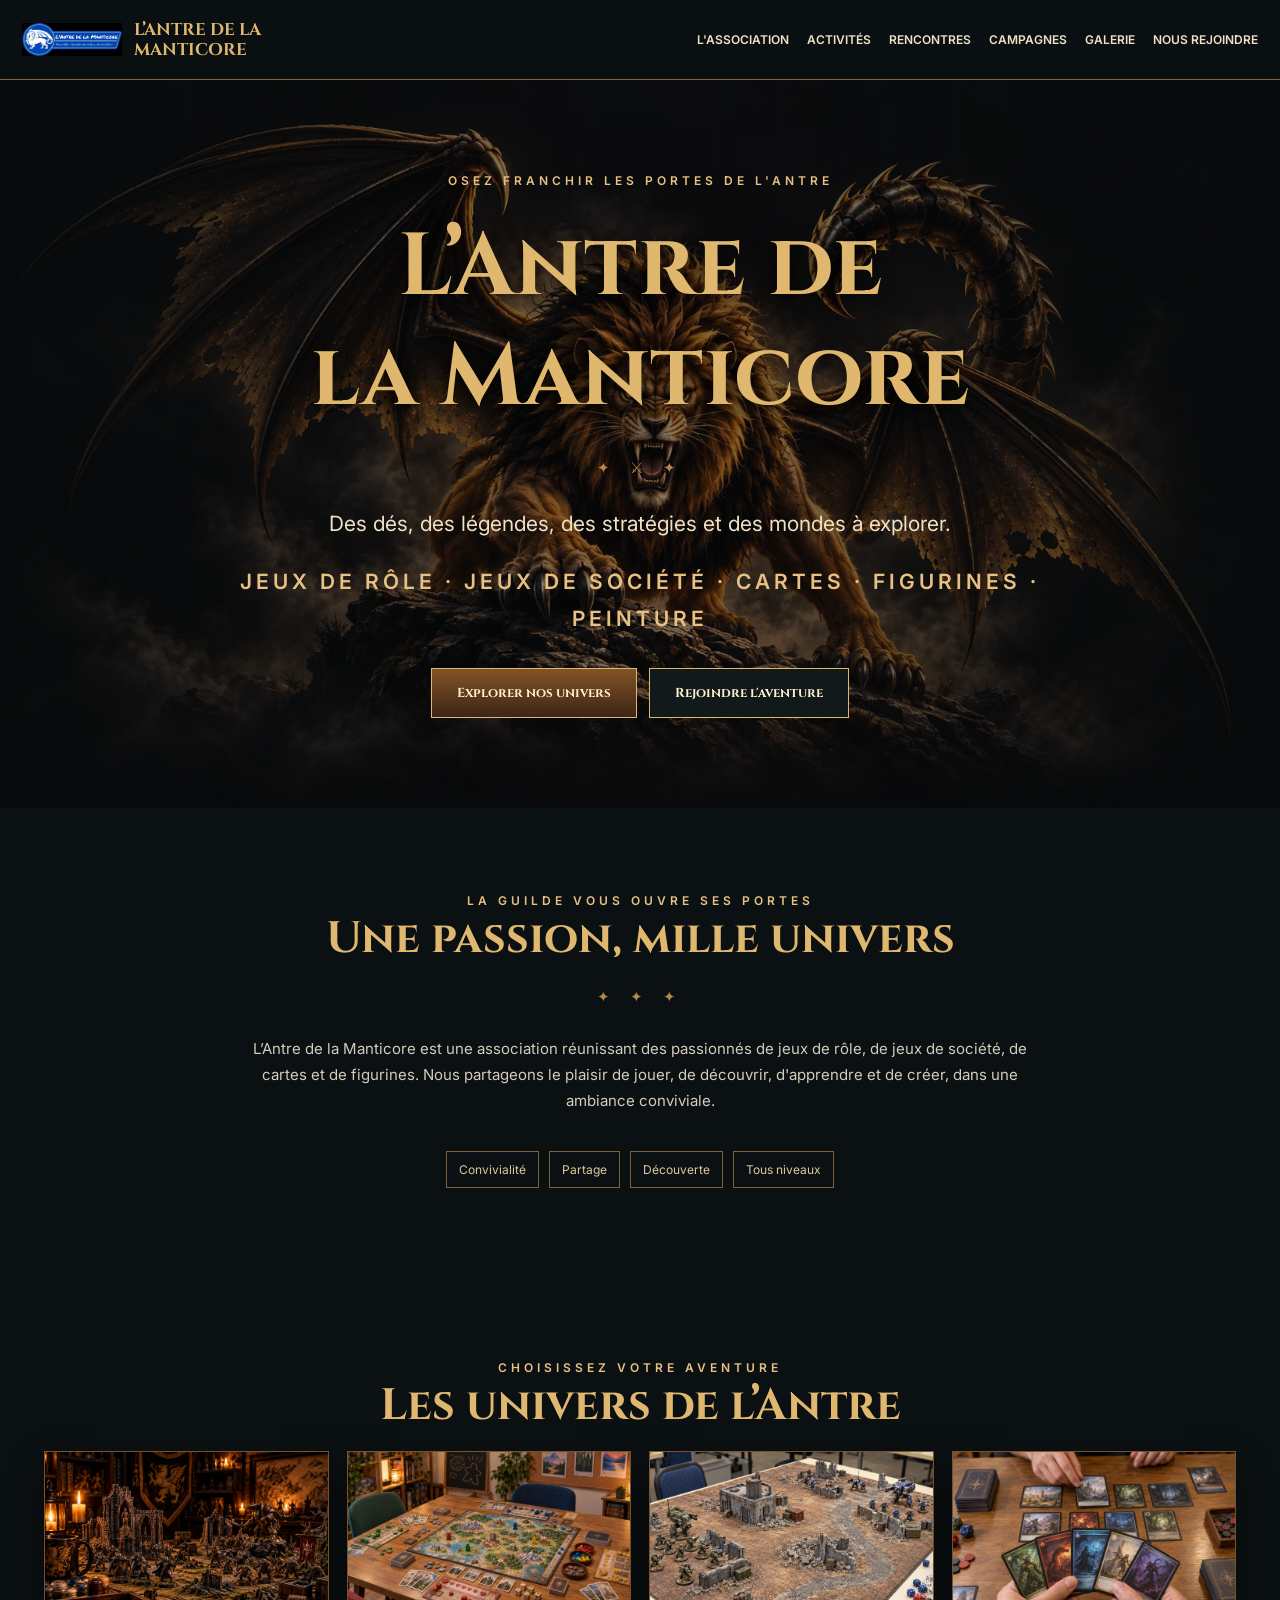
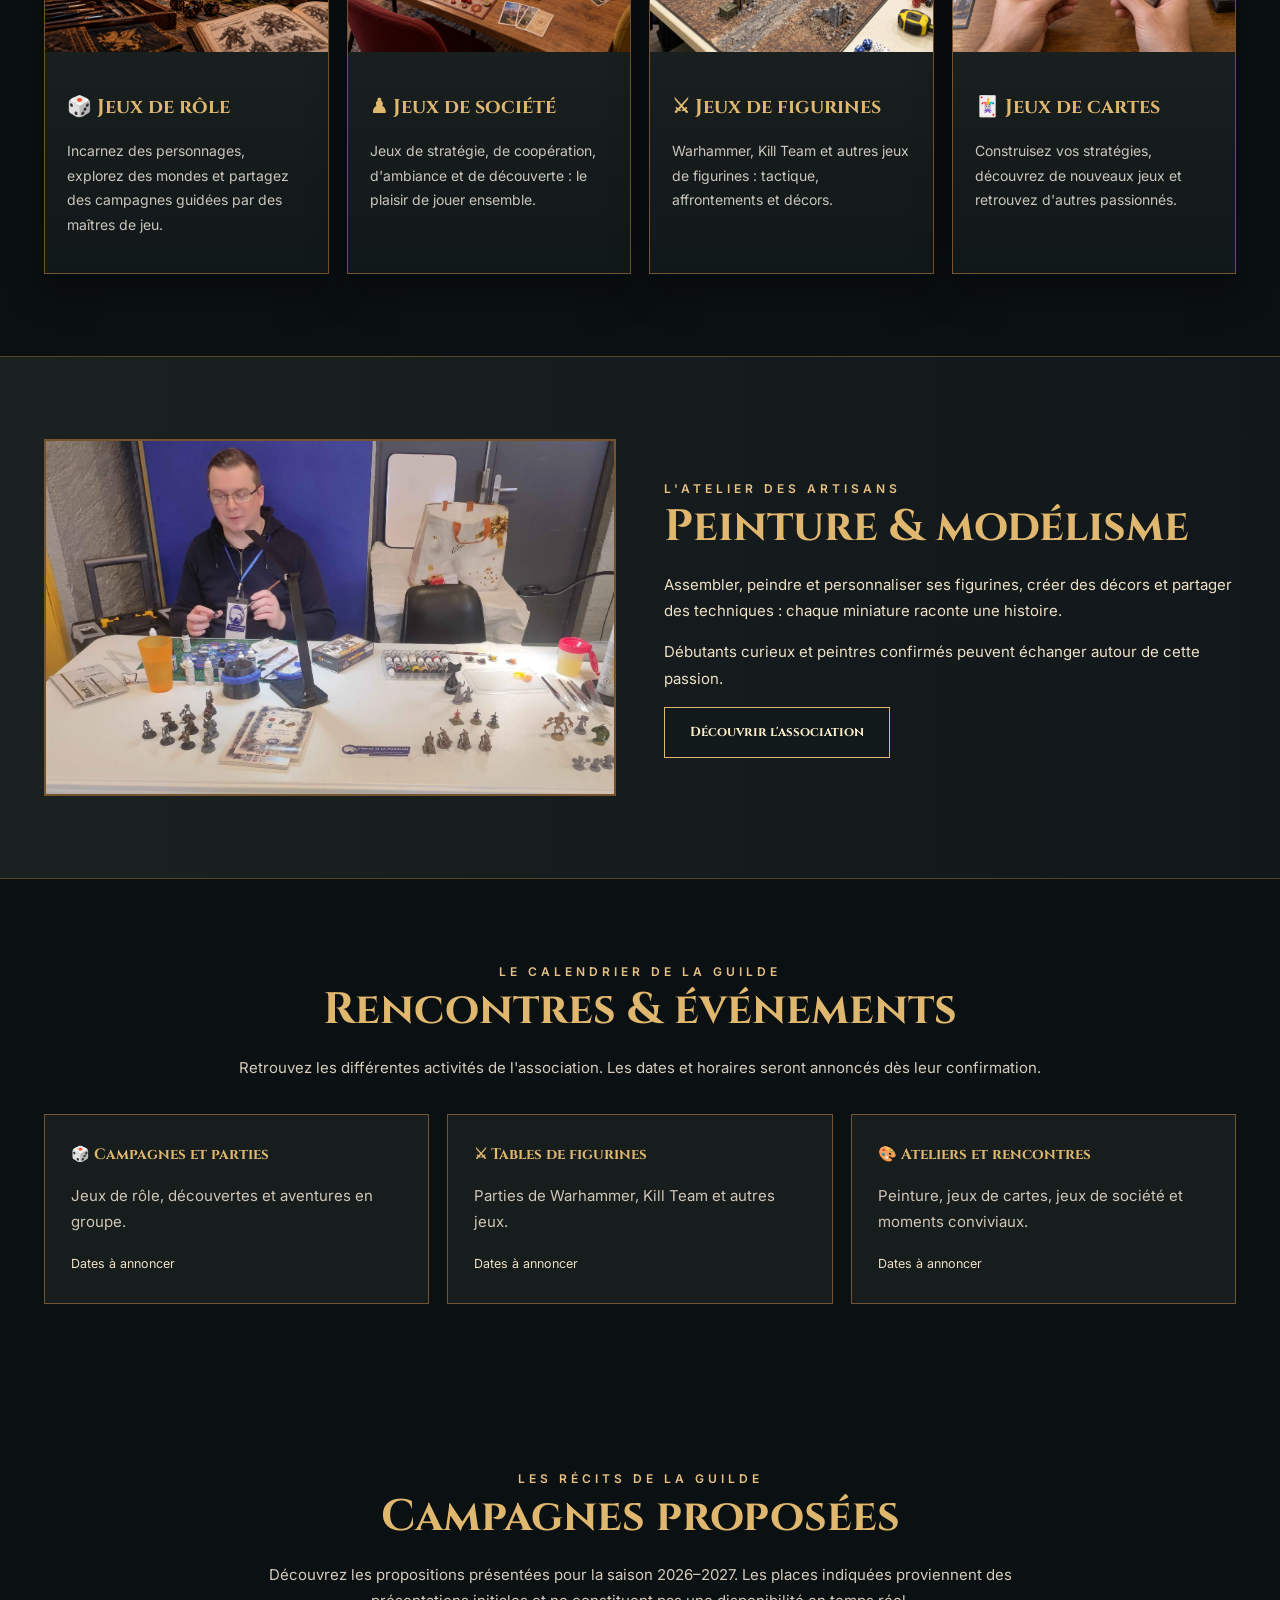
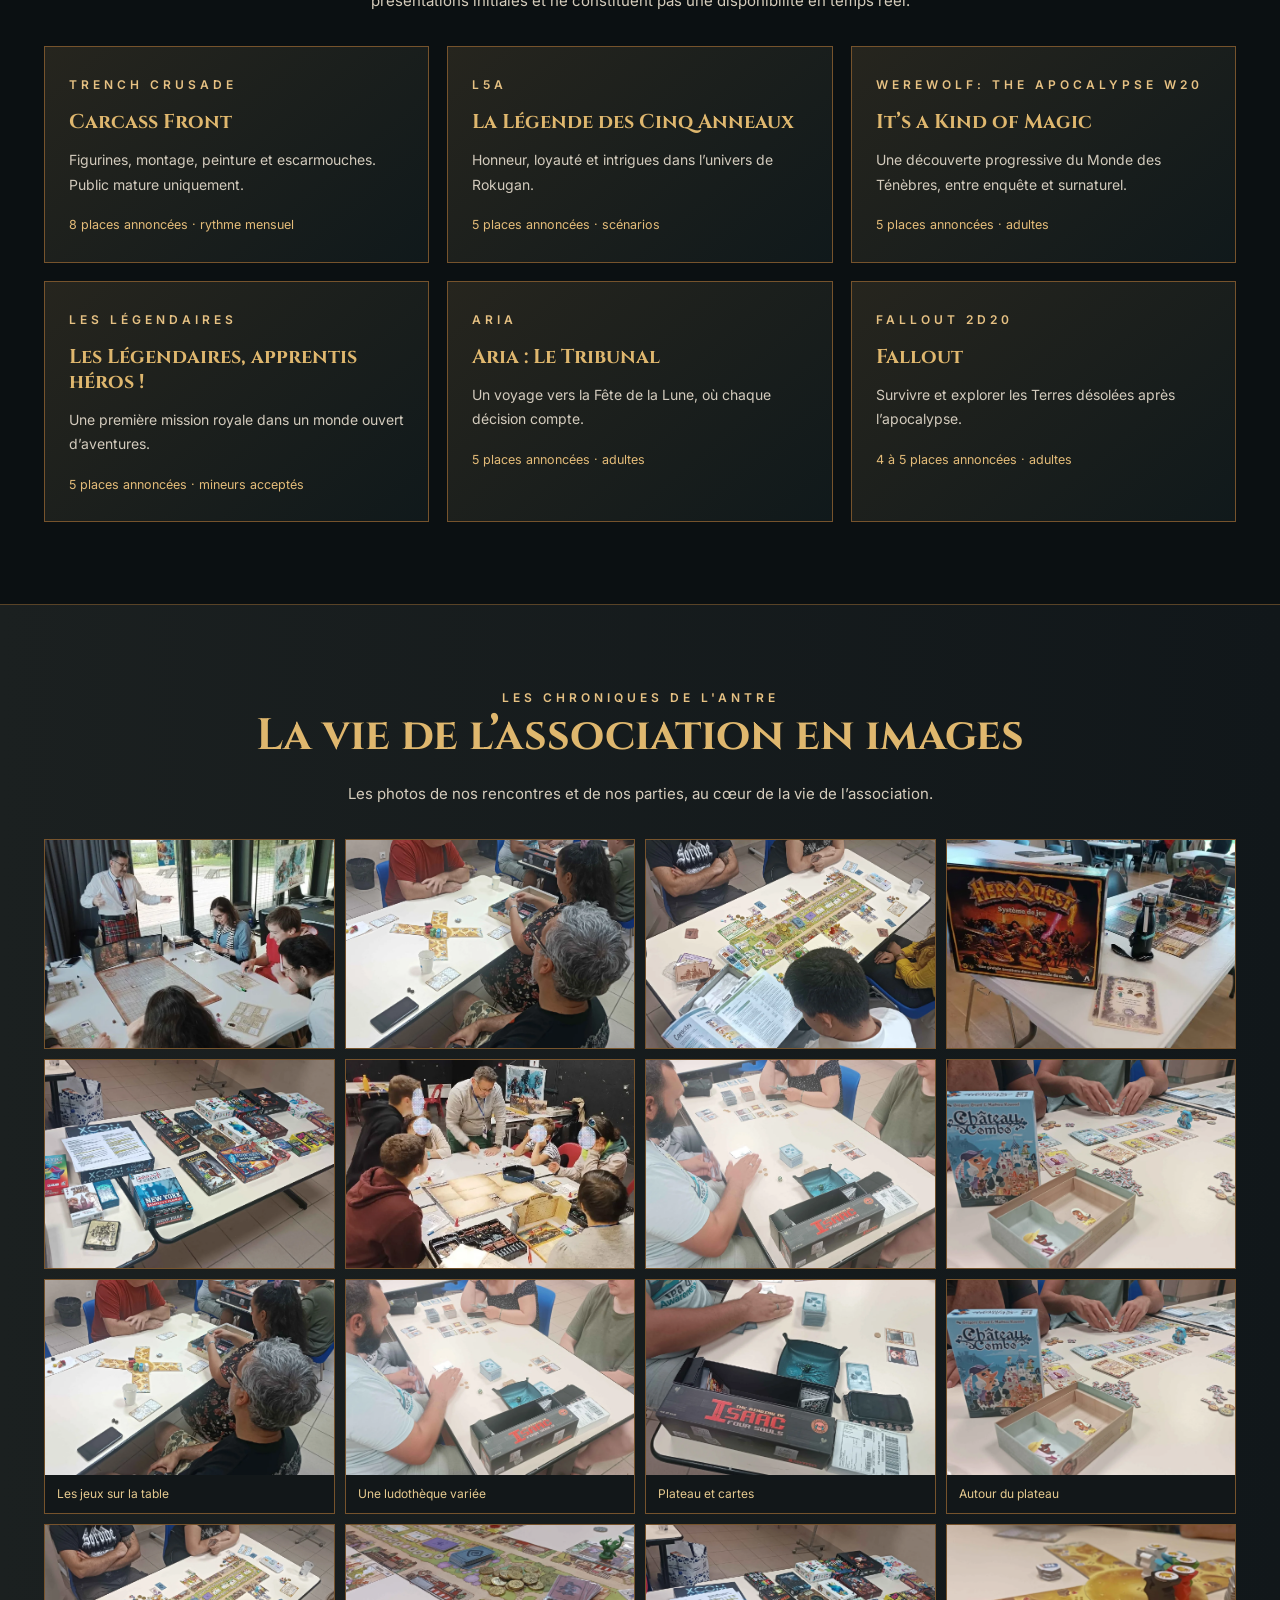
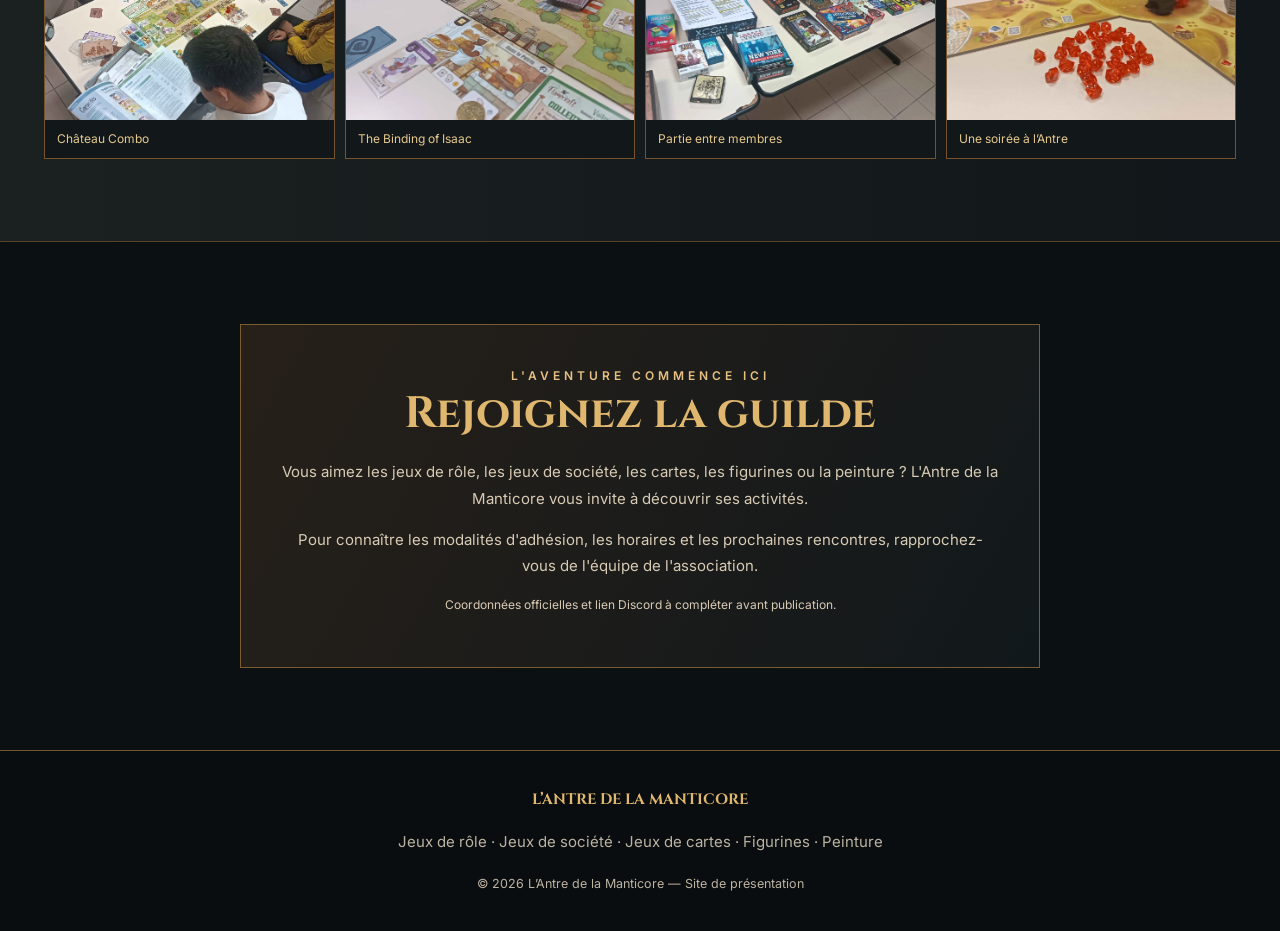
==== index.html @ 6caf848b "Creation du site L'Antre de la Manticore" ====
<!doctype html><html lang="fr"><head><meta charset="utf-8"><meta name="viewport" content="width=device-width,initial-scale=1"><meta name="description" content="L’Antre de la Manticore : association de jeux de rôle, jeux de société, cartes, jeux de figurines et modélisme."><title>L’Antre de la Manticore — Association de jeux</title><link rel="stylesheet" href="style.css"></head><body><header><nav class="nav"><a class="brand" href="#accueil"><img src="images/logo.webp" alt="Logo de L’Antre de la Manticore"><span>L’ANTRE DE LA<br>MANTICORE</span></a><div class="links"><a href="#association">L'association</a><a href="#activites">Activités</a><a href="#rencontres">Rencontres</a><a href="#campagnes">Campagnes</a><a href="#galerie">Galerie</a><a href="#rejoindre">Nous rejoindre</a></div></nav></header>
<main><section class="hero" id="accueil"><div class="hero-inner"><div class="eyebrow">Osez franchir les portes de l'Antre</div><h1>L’Antre de<br>la Manticore</h1><div class="ornament">✦ ⚔ ✦</div><p>Des dés, des légendes, des stratégies et des mondes à explorer.</p><p class="eyebrow">Jeux de rôle · Jeux de société · Cartes · Figurines · Peinture</p><div class="actions"><a class="button" href="#activites">Explorer nos univers</a><a class="button secondary" href="#rejoindre">Rejoindre l'aventure</a></div></div></section>
<section class="section center" id="association"><div class="eyebrow">La guilde vous ouvre ses portes</div><h2>Une passion, mille univers</h2><div class="ornament">✦ ✦ ✦</div><p class="intro">L’Antre de la Manticore est une association réunissant des passionnés de jeux de rôle, de jeux de société, de cartes et de figurines. Nous partageons le plaisir de jouer, de découvrir, d'apprendre et de créer, dans une ambiance conviviale.</p><span class="pill">Convivialité</span><span class="pill">Partage</span><span class="pill">Découverte</span><span class="pill">Tous niveaux</span></section>
<section class="section" id="activites"><div class="center"><div class="eyebrow">Choisissez votre aventure</div><h2>Les univers de l’Antre</h2></div><div class="cards"><article class="card"><img src="images/jdr.webp" alt="Table de jeu de rôle fantastique"><div class="card-body"><h3>🎲 Jeux de rôle</h3><p>Incarnez des personnages, explorez des mondes et partagez des campagnes guidées par des maîtres de jeu.</p></div></article><article class="card"><img src="images/plateau.webp" alt="Jeux de société sur une table"><div class="card-body"><h3>♟ Jeux de société</h3><p>Jeux de stratégie, de coopération, d'ambiance et de découverte : le plaisir de jouer ensemble.</p></div></article><article class="card"><img src="images/fig.webp" alt="Table de jeu de figurines"><div class="card-body"><h3>⚔ Jeux de figurines</h3><p>Warhammer, Kill Team et autres jeux de figurines : tactique, affrontements et décors.</p></div></article><article class="card"><img src="images/cartes.webp" alt="Cartes de jeu fantastiques"><div class="card-body"><h3>🃏 Jeux de cartes</h3><p>Construisez vos stratégies, découvrez de nouveaux jeux et retrouvez d'autres passionnés.</p></div></article></div></section>
<section class="band"><div class="section split"><img src="images/peinture.webp" alt="Figurines et modélisme"><div><div class="eyebrow">L'atelier des artisans</div><h2>Peinture & modélisme</h2><p>Assembler, peindre et personnaliser ses figurines, créer des décors et partager des techniques : chaque miniature raconte une histoire.</p><p>Débutants curieux et peintres confirmés peuvent échanger autour de cette passion.</p><a href="#rejoindre" class="button secondary">Découvrir l'association</a></div></div></section>
<section class="section" id="rencontres"><div class="center"><div class="eyebrow">Le calendrier de la guilde</div><h2>Rencontres & événements</h2><p class="intro">Retrouvez les différentes activités de l'association. Les dates et horaires seront annoncés dès leur confirmation.</p></div><div class="events"><article class="event"><strong>🎲 Campagnes et parties</strong><p>Jeux de rôle, découvertes et aventures en groupe.</p><small>Dates à annoncer</small></article><article class="event"><strong>⚔ Tables de figurines</strong><p>Parties de Warhammer, Kill Team et autres jeux.</p><small>Dates à annoncer</small></article><article class="event"><strong>🎨 Ateliers et rencontres</strong><p>Peinture, jeux de cartes, jeux de société et moments conviviaux.</p><small>Dates à annoncer</small></article></div></section>
<section class="section" id="campagnes"><div class="center"><div class="eyebrow">Les récits de la guilde</div><h2>Campagnes proposées</h2><p class="intro">Découvrez les propositions présentées pour la saison 2026–2027. Les places indiquées proviennent des présentations initiales et ne constituent pas une disponibilité en temps réel.</p></div><div class="campaign-grid"><article class="campaign"><span class="eyebrow">Trench Crusade</span><h3>Carcass Front</h3><p>Figurines, montage, peinture et escarmouches. Public mature uniquement.</p><small>8 places annoncées · rythme mensuel</small></article><article class="campaign"><span class="eyebrow">L5A</span><h3>La Légende des Cinq Anneaux</h3><p>Honneur, loyauté et intrigues dans l’univers de Rokugan.</p><small>5 places annoncées · scénarios</small></article><article class="campaign"><span class="eyebrow">Werewolf: The Apocalypse W20</span><h3>It’s a Kind of Magic</h3><p>Une découverte progressive du Monde des Ténèbres, entre enquête et surnaturel.</p><small>5 places annoncées · adultes</small></article><article class="campaign"><span class="eyebrow">Les Légendaires</span><h3>Les Légendaires, apprentis héros !</h3><p>Une première mission royale dans un monde ouvert d’aventures.</p><small>5 places annoncées · mineurs acceptés</small></article><article class="campaign"><span class="eyebrow">Aria</span><h3>Aria : Le Tribunal</h3><p>Un voyage vers la Fête de la Lune, où chaque décision compte.</p><small>5 places annoncées · adultes</small></article><article class="campaign"><span class="eyebrow">Fallout 2D20</span><h3>Fallout</h3><p>Survivre et explorer les Terres désolées après l’apocalypse.</p><small>4 à 5 places annoncées · adultes</small></article></div></section>
<section class="band"><div class="section" id="galerie"><div class="center"><div class="eyebrow">Les chroniques de l'Antre</div><h2>La vie de l’association en images</h2><p class="intro">Les photos de nos rencontres et de nos parties, au cœur de la vie de l’association.</p></div><div class="gallery"><img src="images/gallery1.webp" alt="Photo des activités de l’association" loading="lazy" onclick="showImage(this.src)"><img src="images/gallery2.webp" alt="Photo des activités de l’association" loading="lazy" onclick="showImage(this.src)"><img src="images/gallery3.webp" alt="Photo des activités de l’association" loading="lazy" onclick="showImage(this.src)"><img src="images/gallery4.webp" alt="Photo des activités de l’association" loading="lazy" onclick="showImage(this.src)"><img src="images/gallery5.webp" alt="Photo des activités de l’association" loading="lazy" onclick="showImage(this.src)"><img src="images/gallery6.webp" alt="Photo des activités de l’association" loading="lazy" onclick="showImage(this.src)"><img src="images/gallery7.webp" alt="Photo des activités de l’association" loading="lazy" onclick="showImage(this.src)"><img src="images/gallery8.webp" alt="Photo des activités de l’association" loading="lazy" onclick="showImage(this.src)"><figure class="gallery-item"><img src="images/rencontre01.webp" alt="Une partie en cours et ses éléments de jeu" loading="lazy" tabindex="0" onclick="showImage(this.src)" onkeydown="if(event.key==='Enter')showImage(this.src)"><figcaption>Les jeux sur la table</figcaption></figure><figure class="gallery-item"><img src="images/rencontre02.webp" alt="Des jeux pour tous les goûts" loading="lazy" tabindex="0" onclick="showImage(this.src)" onkeydown="if(event.key==='Enter')showImage(this.src)"><figcaption>Une ludothèque variée</figcaption></figure><figure class="gallery-item"><img src="images/rencontre03.webp" alt="Une partie de jeu de société" loading="lazy" tabindex="0" onclick="showImage(this.src)" onkeydown="if(event.key==='Enter')showImage(this.src)"><figcaption>Plateau et cartes</figcaption></figure><figure class="gallery-item"><img src="images/rencontre04.webp" alt="Des membres réunis pour jouer" loading="lazy" tabindex="0" onclick="showImage(this.src)" onkeydown="if(event.key==='Enter')showImage(this.src)"><figcaption>Autour du plateau</figcaption></figure><figure class="gallery-item"><img src="images/rencontre05.webp" alt="Une partie de Château Combo" loading="lazy" tabindex="0" onclick="showImage(this.src)" onkeydown="if(event.key==='Enter')showImage(this.src)"><figcaption>Château Combo</figcaption></figure><figure class="gallery-item"><img src="images/rencontre06.webp" alt="Un jeu de cartes sur table" loading="lazy" tabindex="0" onclick="showImage(this.src)" onkeydown="if(event.key==='Enter')showImage(this.src)"><figcaption>The Binding of Isaac</figcaption></figure><figure class="gallery-item"><img src="images/rencontre07.webp" alt="Un moment partagé autour du jeu" loading="lazy" tabindex="0" onclick="showImage(this.src)" onkeydown="if(event.key==='Enter')showImage(this.src)"><figcaption>Partie entre membres</figcaption></figure><figure class="gallery-item"><img src="images/rencontre08.webp" alt="Des joueurs autour d’une table" loading="lazy" tabindex="0" onclick="showImage(this.src)" onkeydown="if(event.key==='Enter')showImage(this.src)"><figcaption>Une soirée à l’Antre</figcaption></figure></div></div></section>
<section class="section center" id="rejoindre"><div class="contact"><div class="eyebrow">L'aventure commence ici</div><h2>Rejoignez la guilde</h2><p>Vous aimez les jeux de rôle, les jeux de société, les cartes, les figurines ou la peinture ? L'Antre de la Manticore vous invite à découvrir ses activités.</p><p>Pour connaître les modalités d'adhésion, les horaires et les prochaines rencontres, rapprochez-vous de l'équipe de l'association.</p><p class="notice">Coordonnées officielles et lien Discord à compléter avant publication.</p></div></section></main><footer><strong>L’ANTRE DE LA MANTICORE</strong><p>Jeux de rôle · Jeux de société · Jeux de cartes · Figurines · Peinture</p><small>© 2026 L’Antre de la Manticore — Site de présentation</small></footer><div class="modal" id="viewer" onclick="this.classList.remove('open')"><button class="close" aria-label="Fermer">×</button><img id="viewer-img" alt="Photo agrandie"></div><script src="script.js"></script></body></html>
---- style.css ----
@import url('https://fonts.googleapis.com/css2?family=Cinzel:wght@400;600;700;900&family=Inter:wght@400;500;600&display=swap');:root{--gold:#dfb76e;--cream:#eee1c6;--bg:#0b1012;--panel:#171b1b}*{box-sizing:border-box}html{scroll-behavior:smooth}body{margin:0;background:var(--bg);color:var(--cream);font:15px/1.75 Inter,Arial,sans-serif}h1,h2,h3,.brand,.button{font-family:Cinzel,Georgia,serif}h1,h2,h3{line-height:1.25;color:var(--gold)}h2{font-size:clamp(28px,4vw,44px);margin:0 0 18px}h3{font-size:20px}a{color:inherit;text-decoration:none}button{cursor:pointer}header{position:sticky;top:0;z-index:20;background:#0b1012ed;border-bottom:1px solid #87643c;backdrop-filter:blur(10px)}.nav{max-width:1300px;margin:auto;min-height:79px;display:flex;align-items:center;justify-content:space-between;padding:10px 22px;gap:22px}.brand{display:flex;align-items:center;gap:12px;font-size:17px;line-height:1.15;color:var(--gold);font-weight:700}.brand img{width:100px;height:47px;object-fit:contain}.links{display:flex;gap:18px;flex-wrap:wrap;font-size:12px;font-weight:600;text-transform:uppercase}.links a:hover{color:var(--gold)}.hero{min-height:650px;display:flex;align-items:center;justify-content:center;text-align:center;position:relative;background:linear-gradient(90deg,#080b0cd9,#080b0c75 50%,#080b0cc9),url('images/hero.webp') center 44%/cover}.hero-inner{padding:90px 22px;max-width:950px}.eyebrow{letter-spacing:4px;color:#e6c183;text-transform:uppercase;font-size:12px;font-weight:600}.hero h1{font-size:clamp(44px,7vw,88px);text-shadow:0 5px 20px #000;margin:22px 0}.hero p{font-size:clamp(16px,2vw,21px)}.button{display:inline-block;padding:13px 25px;border:1px solid #dfb76e;background:linear-gradient(#825327,#3d2515);color:#fff0cc;font-size:13px;font-weight:700;transition:.2s}.button:hover{filter:brightness(1.25);transform:translateY(-2px)}.button.secondary{background:#11191b}.actions{display:flex;gap:12px;justify-content:center;flex-wrap:wrap;margin-top:30px}.section{max-width:1240px;margin:auto;padding:82px 24px}.center{text-align:center}.intro{max-width:820px;margin:0 auto 32px;color:#d5ccbc}.ornament{color:#b78648;letter-spacing:8px;margin:15px auto 25px}.cards{display:grid;grid-template-columns:repeat(4,minmax(0,1fr));gap:18px}.card{border:1px solid #76532c;background:linear-gradient(#212423,#111819);overflow:hidden;box-shadow:0 15px 35px #0006}.card img{width:100%;height:200px;object-fit:cover;display:block}.card-body{padding:22px}.card p{font-size:14px;color:#c9c7bd}.split{display:grid;grid-template-columns:1fr 1fr;gap:48px;align-items:center}.split img{width:100%;max-height:420px;object-fit:cover;border:2px solid #76532c}.band{background:linear-gradient(90deg,#1b2020,#11171a);border-top:1px solid #594327;border-bottom:1px solid #594327}.pill{display:inline-block;border:1px solid #7b613d;color:#dfc89c;padding:7px 12px;margin:5px;font-size:12px}.events{display:grid;grid-template-columns:repeat(3,1fr);gap:18px}.event{padding:26px;border:1px solid #715433;background:#171c1c}.event strong{color:var(--gold);font-family:Cinzel}.event p{color:#d0c6b8}.gallery{display:grid;grid-template-columns:repeat(4,1fr);gap:10px}.gallery img{width:100%;height:210px;object-fit:cover;cursor:pointer;border:1px solid #76532c;transition:transform .2s}.gallery img:hover{transform:scale(1.025)}.contact{border:1px solid #7d5b31;background:linear-gradient(120deg,#272019,#11181b);padding:40px;max-width:800px;margin:auto}.contact p{color:#d8cbb5}footer{border-top:1px solid #74562d;text-align:center;padding:35px 20px;background:#0a0d0f;color:#bcb3a3}footer strong{font-family:Cinzel;color:var(--gold)}.modal{display:none;position:fixed;inset:0;background:#000e;z-index:50;align-items:center;justify-content:center;padding:30px}.modal.open{display:flex}.modal img{max-width:95vw;max-height:85vh;object-fit:contain}.close{position:absolute;top:15px;right:25px;color:white;background:none;border:0;font-size:36px}.notice{font-size:12px;color:#b9ab92}@media(max-width:1000px){.cards{grid-template-columns:repeat(2,1fr)}.links{gap:10px}.nav{flex-direction:column}}@media(max-width:650px){.cards,.events,.split{grid-template-columns:1fr}.gallery{grid-template-columns:repeat(2,1fr)}.gallery img{height:150px}.hero{min-height:540px}.links{justify-content:center;font-size:10px}.section{padding:55px 18px}.contact{padding:24px}}

.gallery-item{margin:0;min-width:0;background:#121719;border:1px solid #76532c}.gallery-item img{border:0;display:block;width:100%;height:195px}.gallery-item figcaption{font:12px/1.5 Inter,Arial,sans-serif;padding:10px 12px;color:#e5c98f}.campaign-grid{display:grid;grid-template-columns:repeat(3,minmax(0,1fr));gap:18px;margin-top:28px}.campaign{background:linear-gradient(140deg,#26251e,#10191b);border:1px solid #76532c;padding:24px}.campaign h3{margin:12px 0}.campaign p{color:#d3cbbd;font-size:14px}.campaign small{color:#e4bc79}@media(max-width:900px){.campaign-grid{grid-template-columns:repeat(2,1fr)}}@media(max-width:600px){.campaign-grid{grid-template-columns:1fr}.gallery-item img{height:145px}}
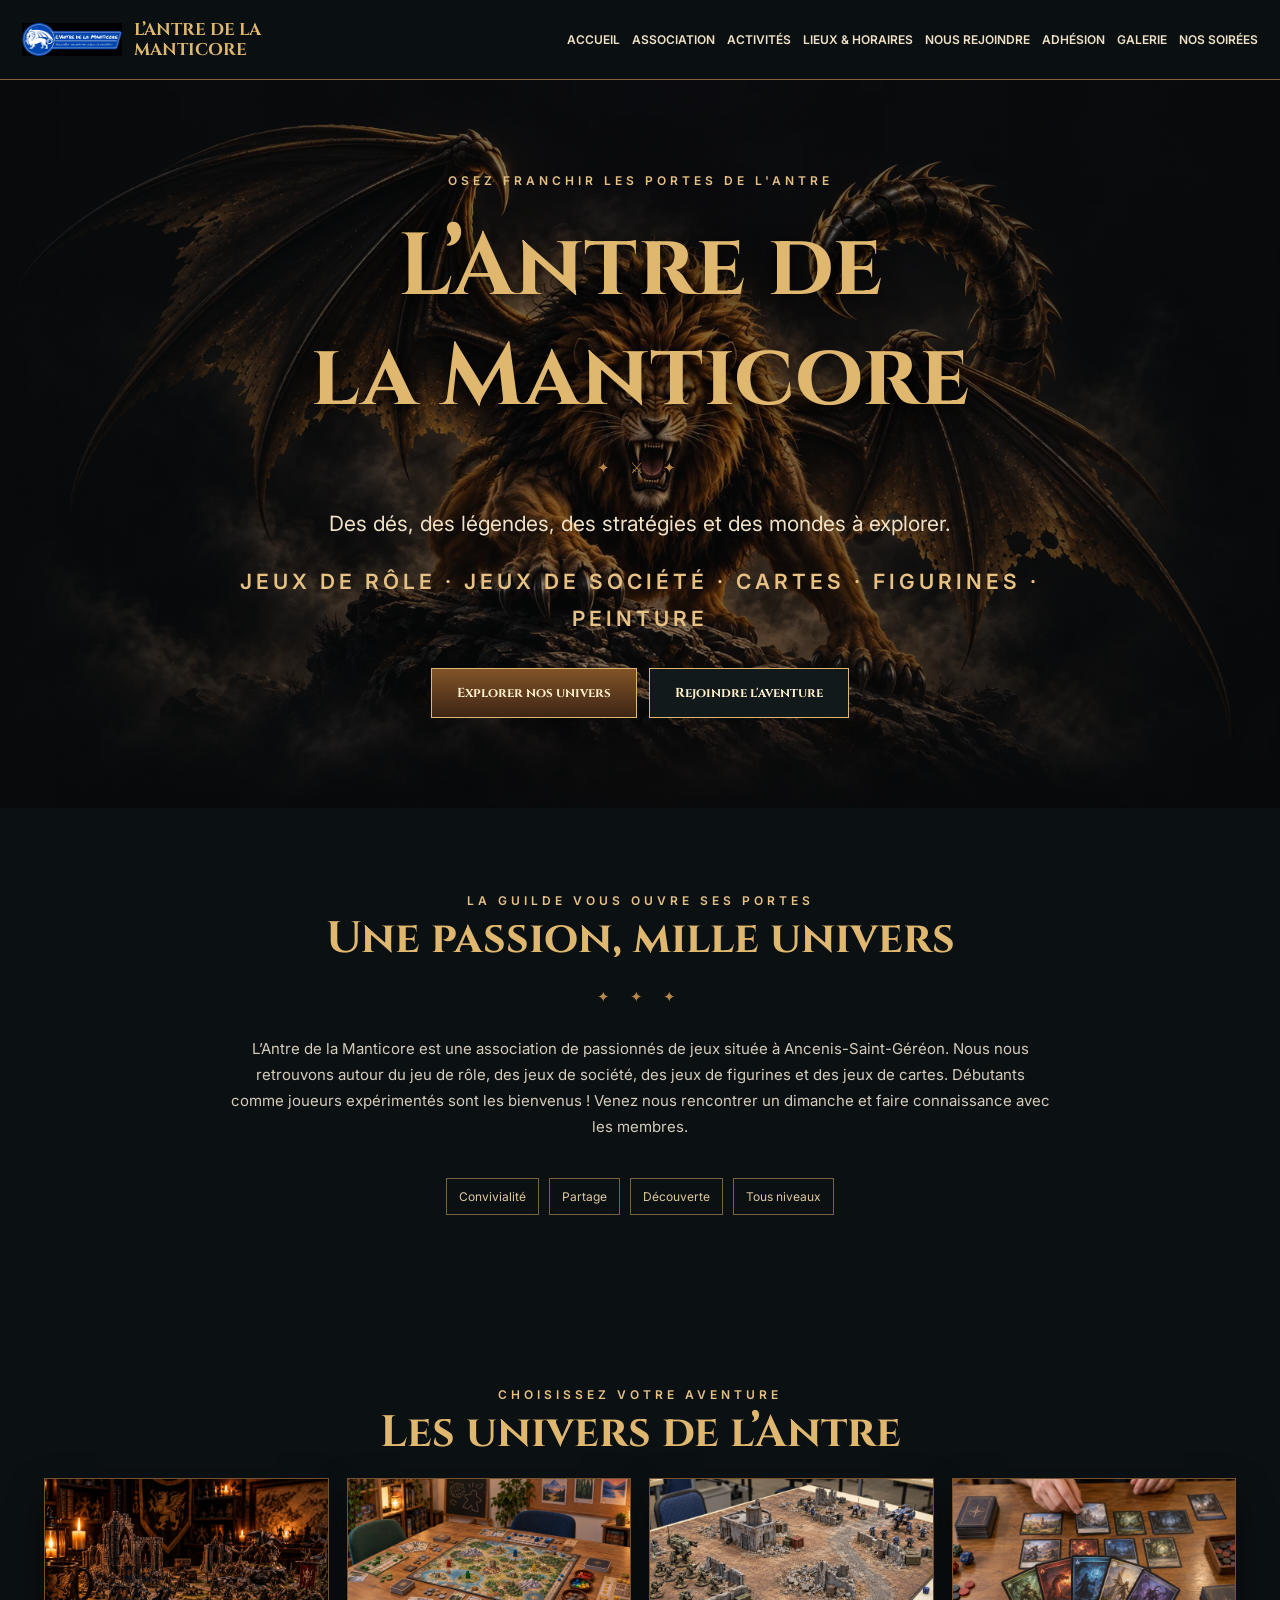
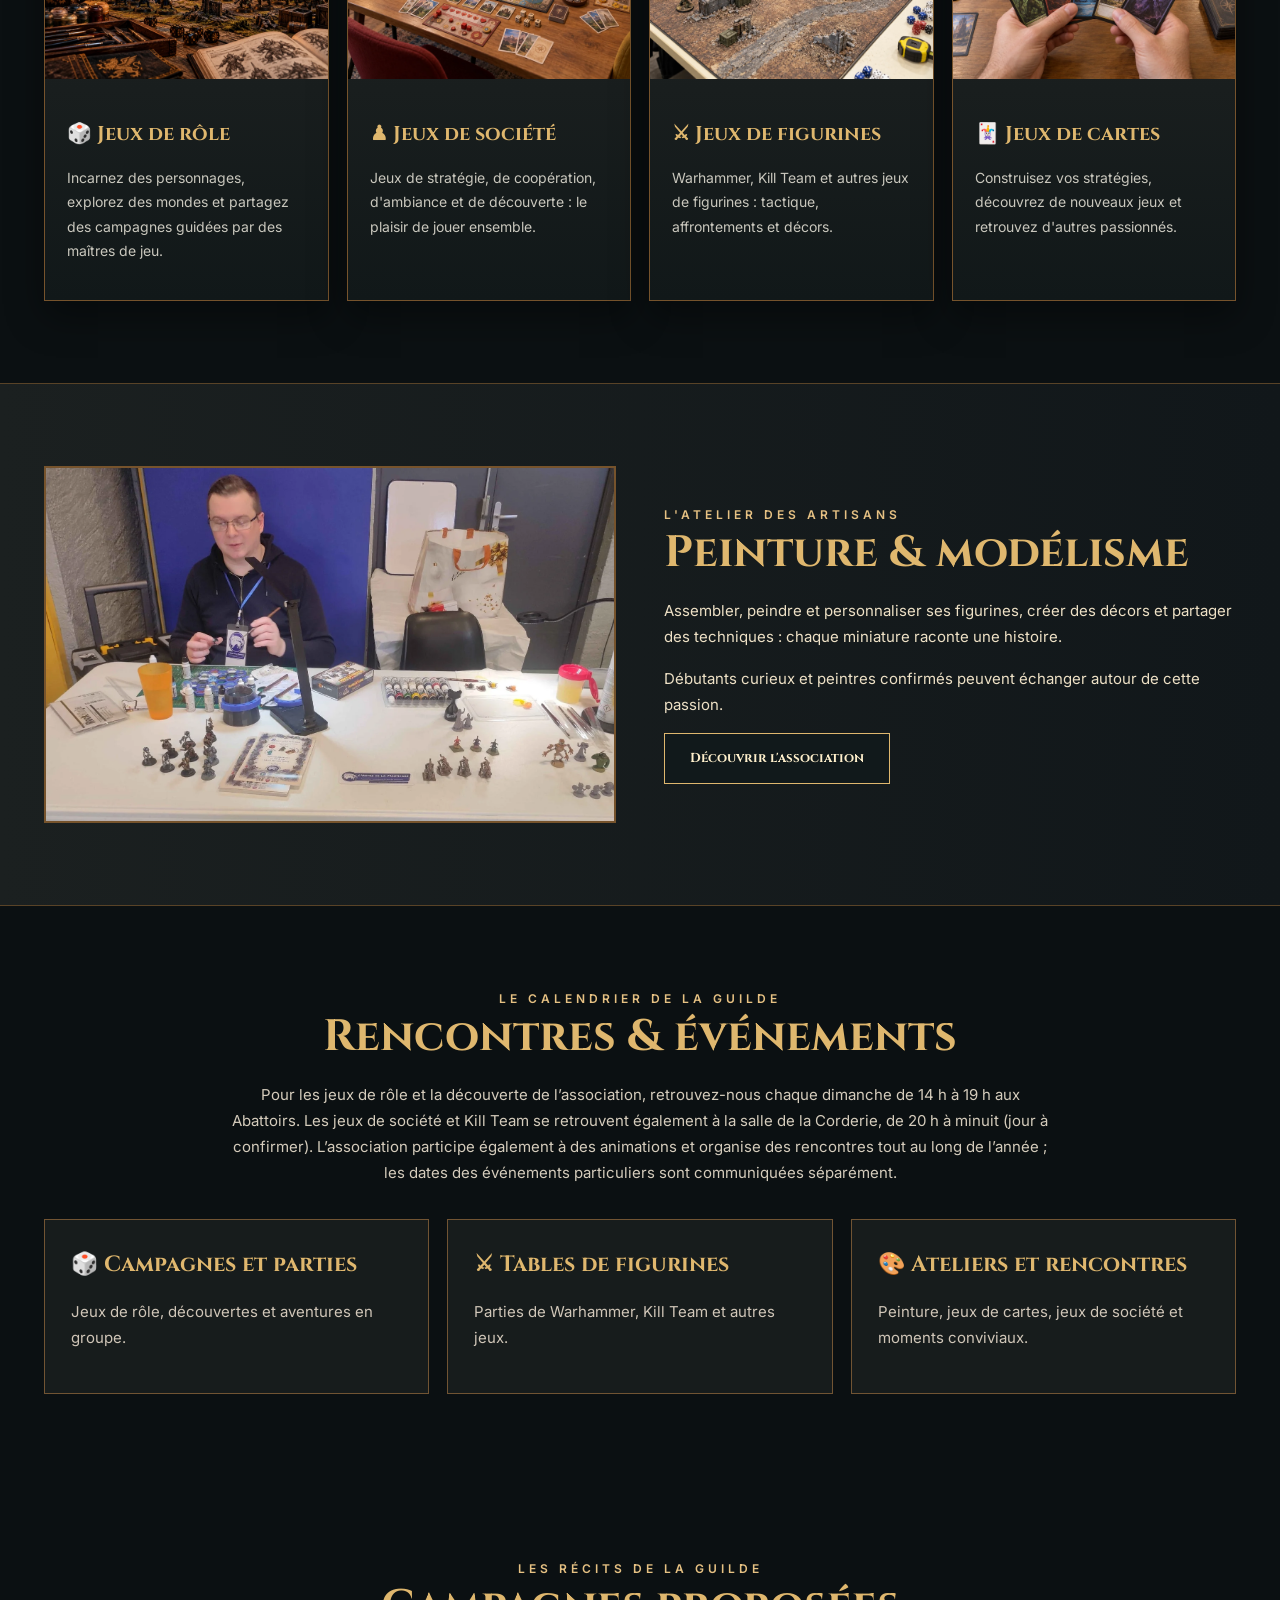
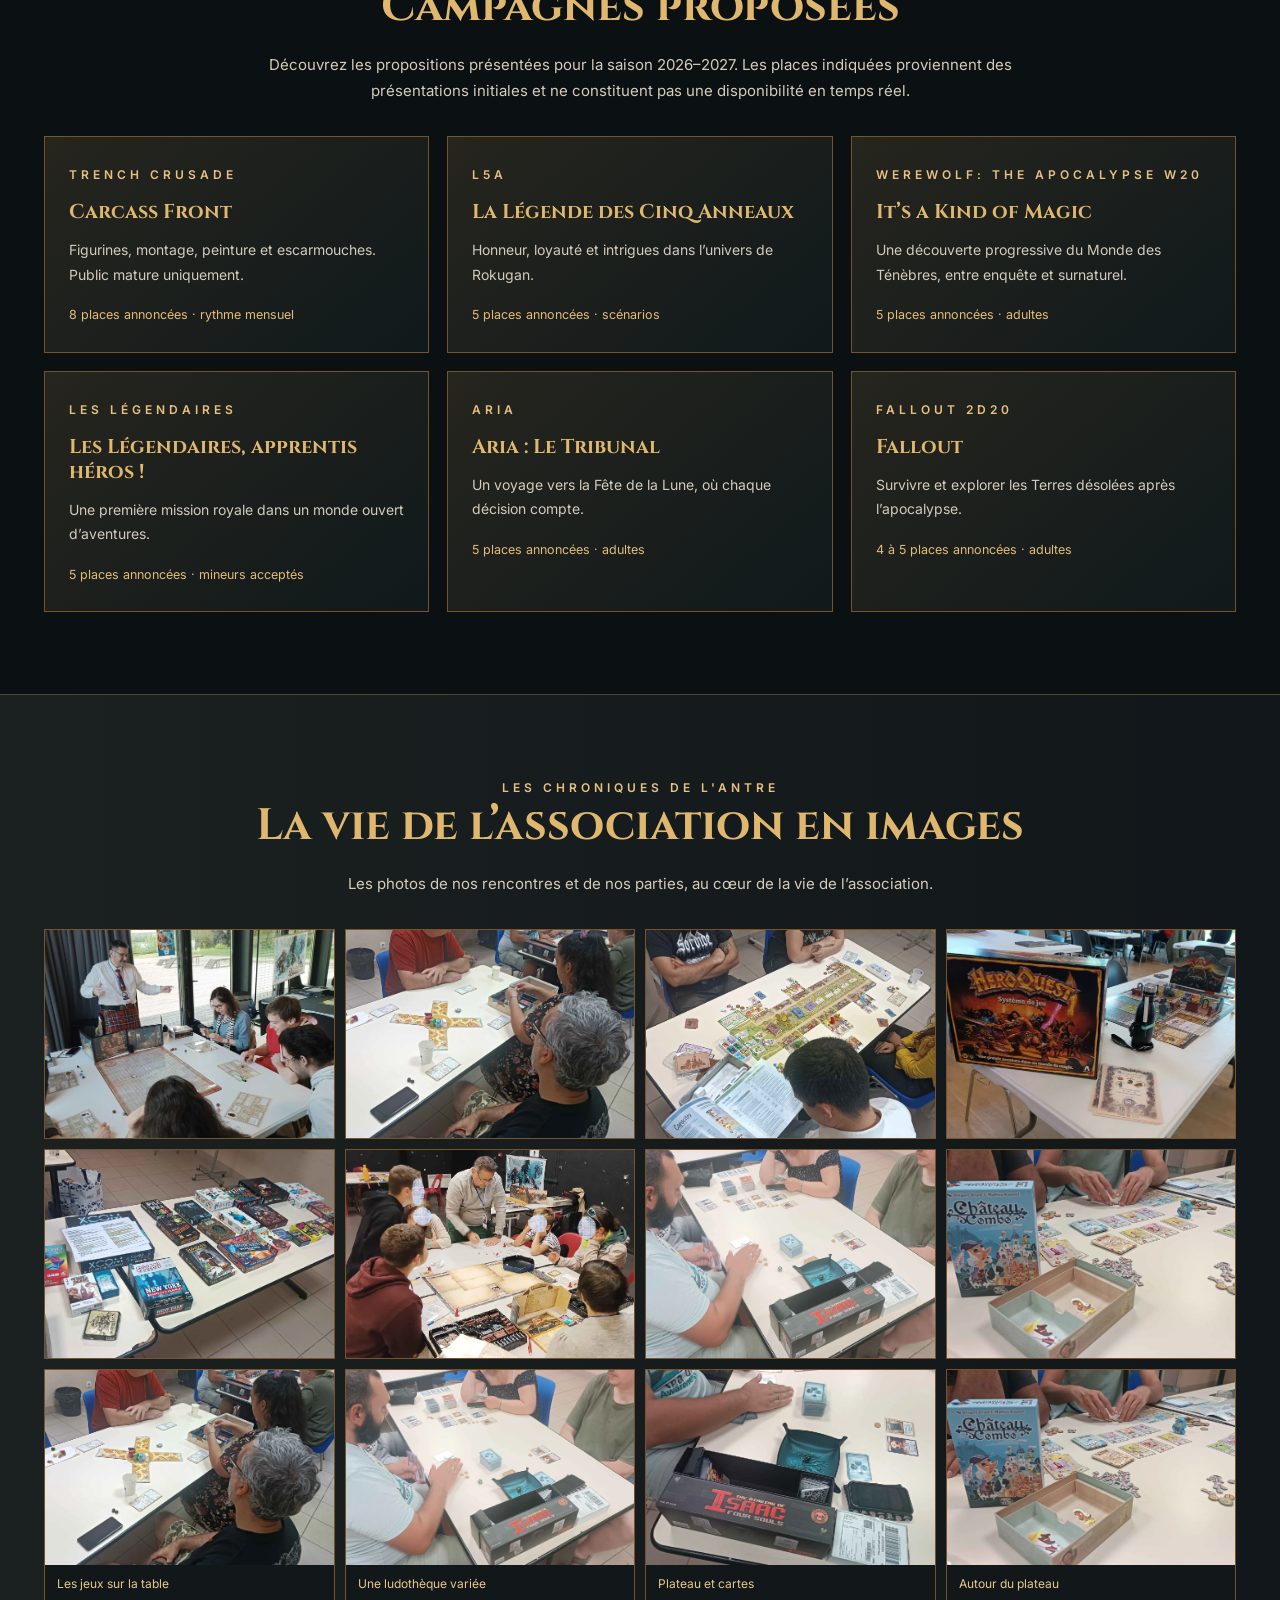
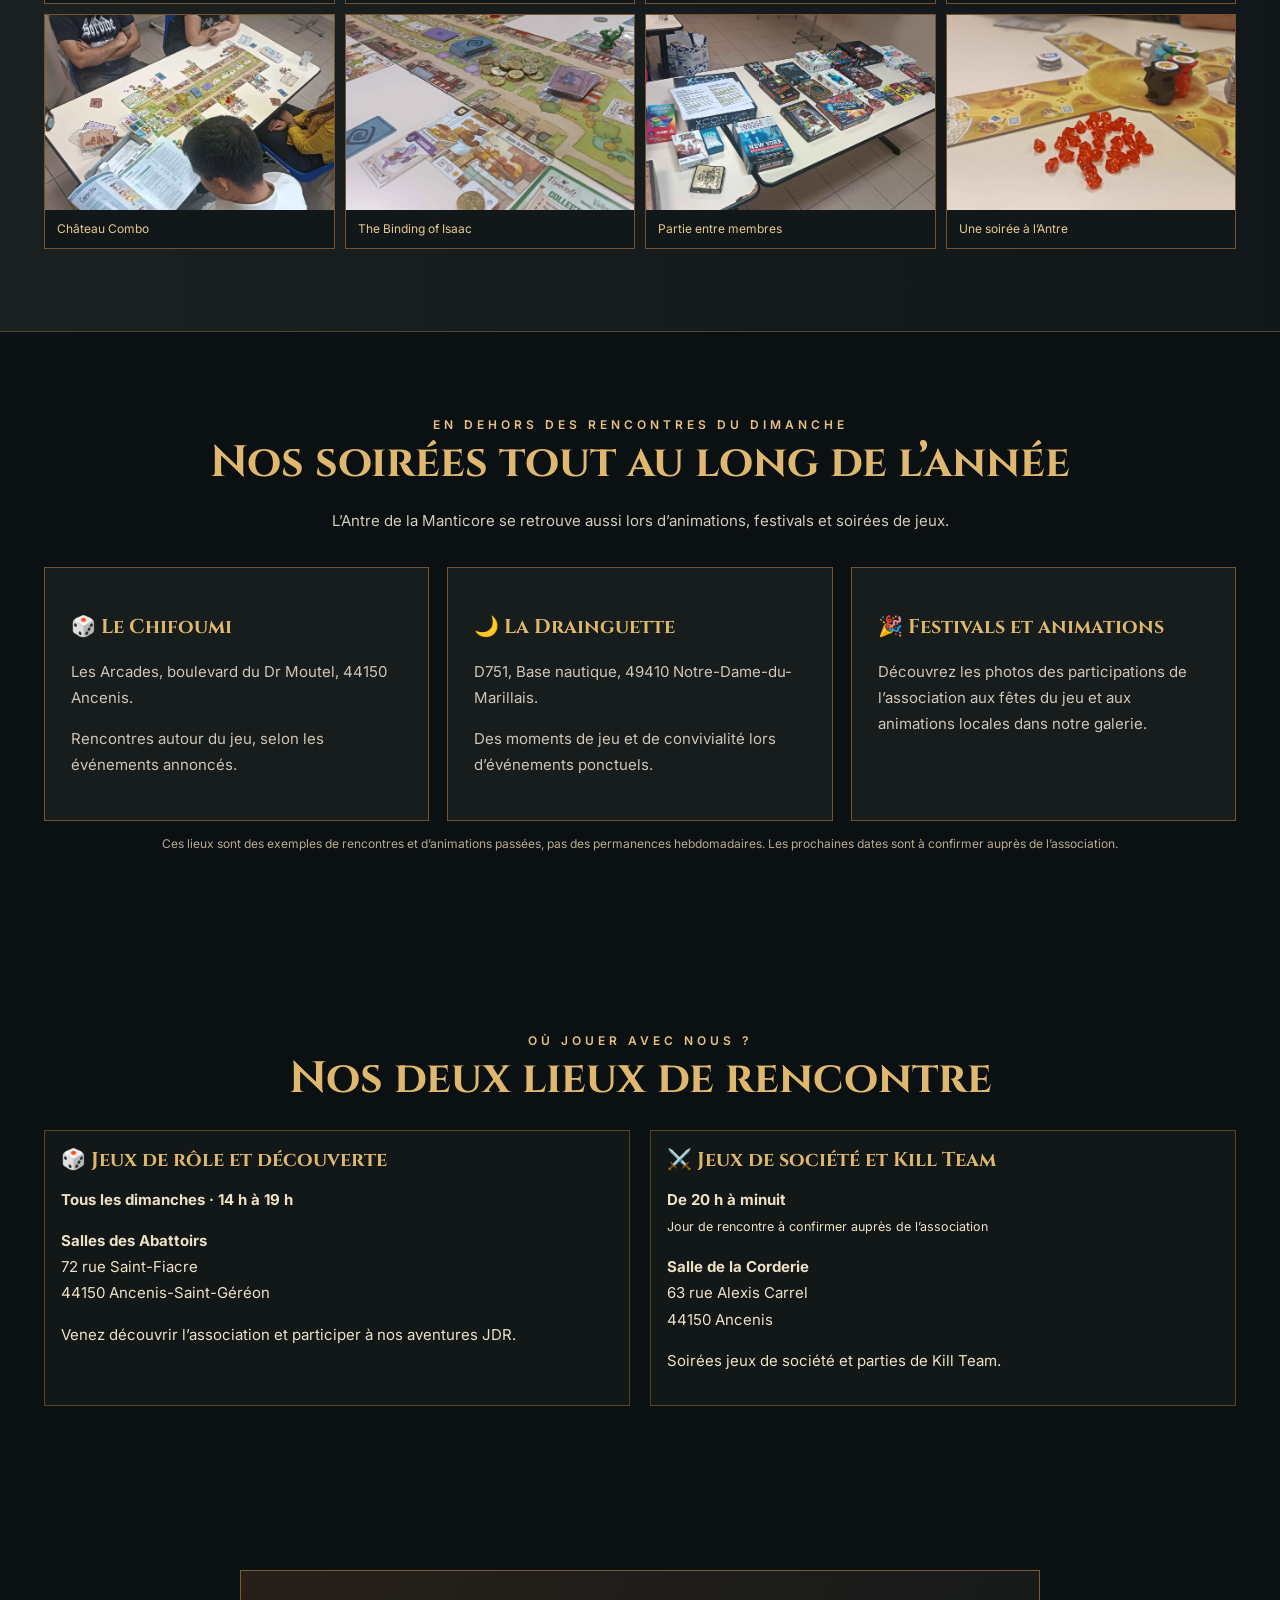
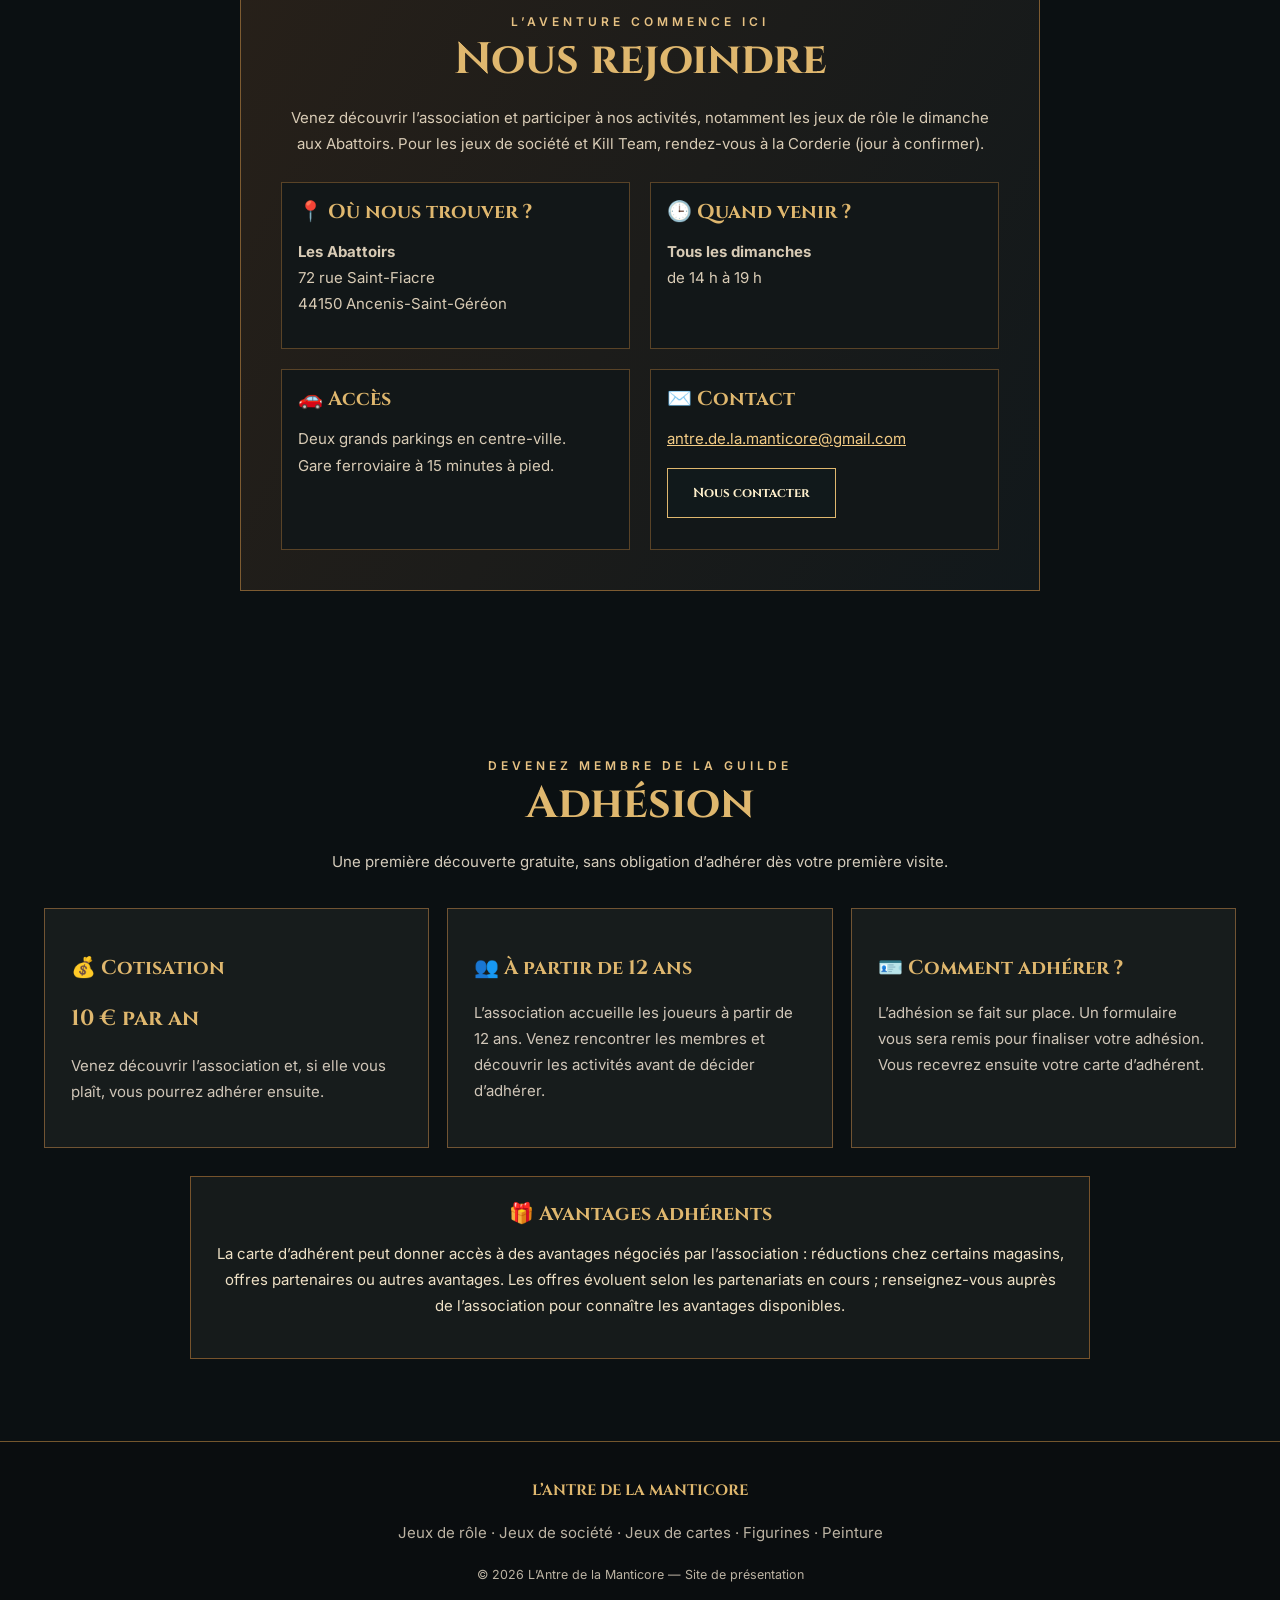
==== commit e62bcd66: "Site complet avec les deux salles" ====
--- a/index.html
+++ b/index.html
@@ -1,9 +1,10 @@
-<!doctype html><html lang="fr"><head><meta charset="utf-8"><meta name="viewport" content="width=device-width,initial-scale=1"><meta name="description" content="L’Antre de la Manticore : association de jeux de rôle, jeux de société, cartes, jeux de figurines et modélisme."><title>L’Antre de la Manticore — Association de jeux</title><link rel="stylesheet" href="style.css"></head><body><header><nav class="nav"><a class="brand" href="#accueil"><img src="images/logo.webp" alt="Logo de L’Antre de la Manticore"><span>L’ANTRE DE LA<br>MANTICORE</span></a><div class="links"><a href="#association">L'association</a><a href="#activites">Activités</a><a href="#rencontres">Rencontres</a><a href="#campagnes">Campagnes</a><a href="#galerie">Galerie</a><a href="#rejoindre">Nous rejoindre</a></div></nav></header>
-<main><section class="hero" id="accueil"><div class="hero-inner"><div class="eyebrow">Osez franchir les portes de l'Antre</div><h1>L’Antre de<br>la Manticore</h1><div class="ornament">✦ ⚔ ✦</div><p>Des dés, des légendes, des stratégies et des mondes à explorer.</p><p class="eyebrow">Jeux de rôle · Jeux de société · Cartes · Figurines · Peinture</p><div class="actions"><a class="button" href="#activites">Explorer nos univers</a><a class="button secondary" href="#rejoindre">Rejoindre l'aventure</a></div></div></section>
-<section class="section center" id="association"><div class="eyebrow">La guilde vous ouvre ses portes</div><h2>Une passion, mille univers</h2><div class="ornament">✦ ✦ ✦</div><p class="intro">L’Antre de la Manticore est une association réunissant des passionnés de jeux de rôle, de jeux de société, de cartes et de figurines. Nous partageons le plaisir de jouer, de découvrir, d'apprendre et de créer, dans une ambiance conviviale.</p><span class="pill">Convivialité</span><span class="pill">Partage</span><span class="pill">Découverte</span><span class="pill">Tous niveaux</span></section>
-<section class="section" id="activites"><div class="center"><div class="eyebrow">Choisissez votre aventure</div><h2>Les univers de l’Antre</h2></div><div class="cards"><article class="card"><img src="images/jdr.webp" alt="Table de jeu de rôle fantastique"><div class="card-body"><h3>🎲 Jeux de rôle</h3><p>Incarnez des personnages, explorez des mondes et partagez des campagnes guidées par des maîtres de jeu.</p></div></article><article class="card"><img src="images/plateau.webp" alt="Jeux de société sur une table"><div class="card-body"><h3>♟ Jeux de société</h3><p>Jeux de stratégie, de coopération, d'ambiance et de découverte : le plaisir de jouer ensemble.</p></div></article><article class="card"><img src="images/fig.webp" alt="Table de jeu de figurines"><div class="card-body"><h3>⚔ Jeux de figurines</h3><p>Warhammer, Kill Team et autres jeux de figurines : tactique, affrontements et décors.</p></div></article><article class="card"><img src="images/cartes.webp" alt="Cartes de jeu fantastiques"><div class="card-body"><h3>🃏 Jeux de cartes</h3><p>Construisez vos stratégies, découvrez de nouveaux jeux et retrouvez d'autres passionnés.</p></div></article></div></section>
-<section class="band"><div class="section split"><img src="images/peinture.webp" alt="Figurines et modélisme"><div><div class="eyebrow">L'atelier des artisans</div><h2>Peinture & modélisme</h2><p>Assembler, peindre et personnaliser ses figurines, créer des décors et partager des techniques : chaque miniature raconte une histoire.</p><p>Débutants curieux et peintres confirmés peuvent échanger autour de cette passion.</p><a href="#rejoindre" class="button secondary">Découvrir l'association</a></div></div></section>
-<section class="section" id="rencontres"><div class="center"><div class="eyebrow">Le calendrier de la guilde</div><h2>Rencontres & événements</h2><p class="intro">Retrouvez les différentes activités de l'association. Les dates et horaires seront annoncés dès leur confirmation.</p></div><div class="events"><article class="event"><strong>🎲 Campagnes et parties</strong><p>Jeux de rôle, découvertes et aventures en groupe.</p><small>Dates à annoncer</small></article><article class="event"><strong>⚔ Tables de figurines</strong><p>Parties de Warhammer, Kill Team et autres jeux.</p><small>Dates à annoncer</small></article><article class="event"><strong>🎨 Ateliers et rencontres</strong><p>Peinture, jeux de cartes, jeux de société et moments conviviaux.</p><small>Dates à annoncer</small></article></div></section>
+<!DOCTYPE html>
+<html lang="fr"><head><meta charset="utf-8"/><meta content="width=device-width,initial-scale=1" name="viewport"/><meta content="L’Antre de la Manticore à Ancenis-Saint-Géréon : jeux de rôle, jeux de société, cartes et figurines. Tous les dimanches de 14 h à 19 h, 72 rue Saint-Fiacre. Première visite gratuite, adhésion 10 €/an." name="description"/><title>L’Antre de la Manticore — Association de jeux</title><link href="style.css" rel="stylesheet"/><style> .info-grid{display:grid;grid-template-columns:repeat(2,minmax(0,1fr));gap:20px;text-align:left;margin-top:24px}.info-grid>div{padding:16px;background:#121718;border:1px solid #594327}.info-grid h3{margin:0 0 12px}.info-grid a:not(.button){color:#f2cb85;text-decoration:underline;overflow-wrap:anywhere}.member-perks{margin:28px auto 0;max-width:900px;border:1px solid #76532c;padding:24px;text-align:center;background:#161b1b}.member-perks h3{margin:0 0 8px}.event strong{font-size:22px}.links{gap:12px}@media(max-width:650px){.info-grid{grid-template-columns:1fr}}</style></head><body><header><nav class="nav"><a class="brand" href="#accueil"><img alt="Logo de L’Antre de la Manticore" src="images/logo.webp"/><span>L’ANTRE DE LA<br/>MANTICORE</span></a><div class="links"><a href="#accueil">Accueil</a><a href="#association">Association</a><a href="#activites">Activités</a><a href="#lieux">Lieux &amp; horaires</a><a href="#rejoindre">Nous rejoindre</a><a href="#adhesion">Adhésion</a><a href="#galerie">Galerie</a><a href="#soirees">Nos soirées</a></div></nav></header>
+<main><section class="hero" id="accueil"><div class="hero-inner"><div class="eyebrow">Osez franchir les portes de l'Antre</div><h1>L’Antre de<br/>la Manticore</h1><div class="ornament">✦ ⚔ ✦</div><p>Des dés, des légendes, des stratégies et des mondes à explorer.</p><p class="eyebrow">Jeux de rôle · Jeux de société · Cartes · Figurines · Peinture</p><div class="actions"><a class="button" href="#activites">Explorer nos univers</a><a class="button secondary" href="#rejoindre">Rejoindre l'aventure</a></div></div></section>
+<section class="section center" id="association"><div class="eyebrow">La guilde vous ouvre ses portes</div><h2>Une passion, mille univers</h2><div class="ornament">✦ ✦ ✦</div><p class="intro">L’Antre de la Manticore est une association de passionnés de jeux située à Ancenis-Saint-Géréon. Nous nous retrouvons autour du jeu de rôle, des jeux de société, des jeux de figurines et des jeux de cartes. Débutants comme joueurs expérimentés sont les bienvenus ! Venez nous rencontrer un dimanche et faire connaissance avec les membres.</p><span class="pill">Convivialité</span><span class="pill">Partage</span><span class="pill">Découverte</span><span class="pill">Tous niveaux</span></section>
+<section class="section" id="activites"><div class="center"><div class="eyebrow">Choisissez votre aventure</div><h2>Les univers de l’Antre</h2></div><div class="cards"><article class="card"><img alt="Table de jeu de rôle fantastique" src="images/jdr.webp"/><div class="card-body"><h3>🎲 Jeux de rôle</h3><p>Incarnez des personnages, explorez des mondes et partagez des campagnes guidées par des maîtres de jeu.</p></div></article><article class="card"><img alt="Jeux de société sur une table" src="images/plateau.webp"/><div class="card-body"><h3>♟ Jeux de société</h3><p>Jeux de stratégie, de coopération, d'ambiance et de découverte : le plaisir de jouer ensemble.</p></div></article><article class="card"><img alt="Table de jeu de figurines" src="images/fig.webp"/><div class="card-body"><h3>⚔ Jeux de figurines</h3><p>Warhammer, Kill Team et autres jeux de figurines : tactique, affrontements et décors.</p></div></article><article class="card"><img alt="Cartes de jeu fantastiques" src="images/cartes.webp"/><div class="card-body"><h3>🃏 Jeux de cartes</h3><p>Construisez vos stratégies, découvrez de nouveaux jeux et retrouvez d'autres passionnés.</p></div></article></div></section>
+<section class="band"><div class="section split"><img alt="Figurines et modélisme" src="images/peinture.webp"/><div><div class="eyebrow">L'atelier des artisans</div><h2>Peinture &amp; modélisme</h2><p>Assembler, peindre et personnaliser ses figurines, créer des décors et partager des techniques : chaque miniature raconte une histoire.</p><p>Débutants curieux et peintres confirmés peuvent échanger autour de cette passion.</p><a class="button secondary" href="#rejoindre">Découvrir l'association</a></div></div></section>
+<section class="section" id="rencontres"><div class="center"><div class="eyebrow">Le calendrier de la guilde</div><h2>Rencontres &amp; événements</h2><p class="intro">Pour les jeux de rôle et la découverte de l’association, retrouvez-nous chaque dimanche de 14 h à 19 h aux Abattoirs. Les jeux de société et Kill Team se retrouvent également à la salle de la Corderie, de 20 h à minuit (jour à confirmer). L’association participe également à des animations et organise des rencontres tout au long de l’année ; les dates des événements particuliers sont communiquées séparément.</p></div><div class="events"><article class="event"><strong>🎲 Campagnes et parties</strong><p>Jeux de rôle, découvertes et aventures en groupe.</p></article><article class="event"><strong>⚔ Tables de figurines</strong><p>Parties de Warhammer, Kill Team et autres jeux.</p></article><article class="event"><strong>🎨 Ateliers et rencontres</strong><p>Peinture, jeux de cartes, jeux de société et moments conviviaux.</p></article></div></section>
 <section class="section" id="campagnes"><div class="center"><div class="eyebrow">Les récits de la guilde</div><h2>Campagnes proposées</h2><p class="intro">Découvrez les propositions présentées pour la saison 2026–2027. Les places indiquées proviennent des présentations initiales et ne constituent pas une disponibilité en temps réel.</p></div><div class="campaign-grid"><article class="campaign"><span class="eyebrow">Trench Crusade</span><h3>Carcass Front</h3><p>Figurines, montage, peinture et escarmouches. Public mature uniquement.</p><small>8 places annoncées · rythme mensuel</small></article><article class="campaign"><span class="eyebrow">L5A</span><h3>La Légende des Cinq Anneaux</h3><p>Honneur, loyauté et intrigues dans l’univers de Rokugan.</p><small>5 places annoncées · scénarios</small></article><article class="campaign"><span class="eyebrow">Werewolf: The Apocalypse W20</span><h3>It’s a Kind of Magic</h3><p>Une découverte progressive du Monde des Ténèbres, entre enquête et surnaturel.</p><small>5 places annoncées · adultes</small></article><article class="campaign"><span class="eyebrow">Les Légendaires</span><h3>Les Légendaires, apprentis héros !</h3><p>Une première mission royale dans un monde ouvert d’aventures.</p><small>5 places annoncées · mineurs acceptés</small></article><article class="campaign"><span class="eyebrow">Aria</span><h3>Aria : Le Tribunal</h3><p>Un voyage vers la Fête de la Lune, où chaque décision compte.</p><small>5 places annoncées · adultes</small></article><article class="campaign"><span class="eyebrow">Fallout 2D20</span><h3>Fallout</h3><p>Survivre et explorer les Terres désolées après l’apocalypse.</p><small>4 à 5 places annoncées · adultes</small></article></div></section>
-<section class="band"><div class="section" id="galerie"><div class="center"><div class="eyebrow">Les chroniques de l'Antre</div><h2>La vie de l’association en images</h2><p class="intro">Les photos de nos rencontres et de nos parties, au cœur de la vie de l’association.</p></div><div class="gallery"><img src="images/gallery1.webp" alt="Photo des activités de l’association" loading="lazy" onclick="showImage(this.src)"><img src="images/gallery2.webp" alt="Photo des activités de l’association" loading="lazy" onclick="showImage(this.src)"><img src="images/gallery3.webp" alt="Photo des activités de l’association" loading="lazy" onclick="showImage(this.src)"><img src="images/gallery4.webp" alt="Photo des activités de l’association" loading="lazy" onclick="showImage(this.src)"><img src="images/gallery5.webp" alt="Photo des activités de l’association" loading="lazy" onclick="showImage(this.src)"><img src="images/gallery6.webp" alt="Photo des activités de l’association" loading="lazy" onclick="showImage(this.src)"><img src="images/gallery7.webp" alt="Photo des activités de l’association" loading="lazy" onclick="showImage(this.src)"><img src="images/gallery8.webp" alt="Photo des activités de l’association" loading="lazy" onclick="showImage(this.src)"><figure class="gallery-item"><img src="images/rencontre01.webp" alt="Une partie en cours et ses éléments de jeu" loading="lazy" tabindex="0" onclick="showImage(this.src)" onkeydown="if(event.key==='Enter')showImage(this.src)"><figcaption>Les jeux sur la table</figcaption></figure><figure class="gallery-item"><img src="images/rencontre02.webp" alt="Des jeux pour tous les goûts" loading="lazy" tabindex="0" onclick="showImage(this.src)" onkeydown="if(event.key==='Enter')showImage(this.src)"><figcaption>Une ludothèque variée</figcaption></figure><figure class="gallery-item"><img src="images/rencontre03.webp" alt="Une partie de jeu de société" loading="lazy" tabindex="0" onclick="showImage(this.src)" onkeydown="if(event.key==='Enter')showImage(this.src)"><figcaption>Plateau et cartes</figcaption></figure><figure class="gallery-item"><img src="images/rencontre04.webp" alt="Des membres réunis pour jouer" loading="lazy" tabindex="0" onclick="showImage(this.src)" onkeydown="if(event.key==='Enter')showImage(this.src)"><figcaption>Autour du plateau</figcaption></figure><figure class="gallery-item"><img src="images/rencontre05.webp" alt="Une partie de Château Combo" loading="lazy" tabindex="0" onclick="showImage(this.src)" onkeydown="if(event.key==='Enter')showImage(this.src)"><figcaption>Château Combo</figcaption></figure><figure class="gallery-item"><img src="images/rencontre06.webp" alt="Un jeu de cartes sur table" loading="lazy" tabindex="0" onclick="showImage(this.src)" onkeydown="if(event.key==='Enter')showImage(this.src)"><figcaption>The Binding of Isaac</figcaption></figure><figure class="gallery-item"><img src="images/rencontre07.webp" alt="Un moment partagé autour du jeu" loading="lazy" tabindex="0" onclick="showImage(this.src)" onkeydown="if(event.key==='Enter')showImage(this.src)"><figcaption>Partie entre membres</figcaption></figure><figure class="gallery-item"><img src="images/rencontre08.webp" alt="Des joueurs autour d’une table" loading="lazy" tabindex="0" onclick="showImage(this.src)" onkeydown="if(event.key==='Enter')showImage(this.src)"><figcaption>Une soirée à l’Antre</figcaption></figure></div></div></section>
-<section class="section center" id="rejoindre"><div class="contact"><div class="eyebrow">L'aventure commence ici</div><h2>Rejoignez la guilde</h2><p>Vous aimez les jeux de rôle, les jeux de société, les cartes, les figurines ou la peinture ? L'Antre de la Manticore vous invite à découvrir ses activités.</p><p>Pour connaître les modalités d'adhésion, les horaires et les prochaines rencontres, rapprochez-vous de l'équipe de l'association.</p><p class="notice">Coordonnées officielles et lien Discord à compléter avant publication.</p></div></section></main><footer><strong>L’ANTRE DE LA MANTICORE</strong><p>Jeux de rôle · Jeux de société · Jeux de cartes · Figurines · Peinture</p><small>© 2026 L’Antre de la Manticore — Site de présentation</small></footer><div class="modal" id="viewer" onclick="this.classList.remove('open')"><button class="close" aria-label="Fermer">×</button><img id="viewer-img" alt="Photo agrandie"></div><script src="script.js"></script></body></html>+<section class="band"><div class="section" id="galerie"><div class="center"><div class="eyebrow">Les chroniques de l'Antre</div><h2>La vie de l’association en images</h2><p class="intro">Les photos de nos rencontres et de nos parties, au cœur de la vie de l’association.</p></div><div class="gallery"><img alt="Photo des activités de l’association" loading="lazy" onclick="showImage(this.src)" src="images/gallery1.webp"/><img alt="Photo des activités de l’association" loading="lazy" onclick="showImage(this.src)" src="images/gallery2.webp"/><img alt="Photo des activités de l’association" loading="lazy" onclick="showImage(this.src)" src="images/gallery3.webp"/><img alt="Photo des activités de l’association" loading="lazy" onclick="showImage(this.src)" src="images/gallery4.webp"/><img alt="Photo des activités de l’association" loading="lazy" onclick="showImage(this.src)" src="images/gallery5.webp"/><img alt="Photo des activités de l’association" loading="lazy" onclick="showImage(this.src)" src="images/gallery6.webp"/><img alt="Photo des activités de l’association" loading="lazy" onclick="showImage(this.src)" src="images/gallery7.webp"/><img alt="Photo des activités de l’association" loading="lazy" onclick="showImage(this.src)" src="images/gallery8.webp"/><figure class="gallery-item"><img alt="Une partie en cours et ses éléments de jeu" loading="lazy" onclick="showImage(this.src)" onkeydown="if(event.key==='Enter')showImage(this.src)" src="images/rencontre01.webp" tabindex="0"/><figcaption>Les jeux sur la table</figcaption></figure><figure class="gallery-item"><img alt="Des jeux pour tous les goûts" loading="lazy" onclick="showImage(this.src)" onkeydown="if(event.key==='Enter')showImage(this.src)" src="images/rencontre02.webp" tabindex="0"/><figcaption>Une ludothèque variée</figcaption></figure><figure class="gallery-item"><img alt="Une partie de jeu de société" loading="lazy" onclick="showImage(this.src)" onkeydown="if(event.key==='Enter')showImage(this.src)" src="images/rencontre03.webp" tabindex="0"/><figcaption>Plateau et cartes</figcaption></figure><figure class="gallery-item"><img alt="Des membres réunis pour jouer" loading="lazy" onclick="showImage(this.src)" onkeydown="if(event.key==='Enter')showImage(this.src)" src="images/rencontre04.webp" tabindex="0"/><figcaption>Autour du plateau</figcaption></figure><figure class="gallery-item"><img alt="Une partie de Château Combo" loading="lazy" onclick="showImage(this.src)" onkeydown="if(event.key==='Enter')showImage(this.src)" src="images/rencontre05.webp" tabindex="0"/><figcaption>Château Combo</figcaption></figure><figure class="gallery-item"><img alt="Un jeu de cartes sur table" loading="lazy" onclick="showImage(this.src)" onkeydown="if(event.key==='Enter')showImage(this.src)" src="images/rencontre06.webp" tabindex="0"/><figcaption>The Binding of Isaac</figcaption></figure><figure class="gallery-item"><img alt="Un moment partagé autour du jeu" loading="lazy" onclick="showImage(this.src)" onkeydown="if(event.key==='Enter')showImage(this.src)" src="images/rencontre07.webp" tabindex="0"/><figcaption>Partie entre membres</figcaption></figure><figure class="gallery-item"><img alt="Des joueurs autour d’une table" loading="lazy" onclick="showImage(this.src)" onkeydown="if(event.key==='Enter')showImage(this.src)" src="images/rencontre08.webp" tabindex="0"/><figcaption>Une soirée à l’Antre</figcaption></figure></div></div></section><section class="section" id="soirees"><div class="center"><div class="eyebrow">En dehors des rencontres du dimanche</div><h2>Nos soirées tout au long de l’année</h2><p class="intro">L’Antre de la Manticore se retrouve aussi lors d’animations, festivals et soirées de jeux.</p></div><div class="events"><article class="event"><h3>🎲 Le Chifoumi</h3><p>Les Arcades, boulevard du Dr Moutel, 44150 Ancenis.</p><p>Rencontres autour du jeu, selon les événements annoncés.</p></article><article class="event"><h3>🌙 La Drainguette</h3><p>D751, Base nautique, 49410 Notre-Dame-du-Marillais.</p><p>Des moments de jeu et de convivialité lors d’événements ponctuels.</p></article><article class="event"><h3>🎉 Festivals et animations</h3><p>Découvrez les photos des participations de l’association aux fêtes du jeu et aux animations locales dans notre galerie.</p></article></div><p class="center notice">Ces lieux sont des exemples de rencontres et d’animations passées, pas des permanences hebdomadaires. Les prochaines dates sont à confirmer auprès de l’association.</p></section>
+<section class="section center" id="lieux"><div class="eyebrow">Où jouer avec nous ?</div><h2>Nos deux lieux de rencontre</h2><div class="info-grid"><div><h3>🎲 Jeux de rôle et découverte</h3><p><strong>Tous les dimanches · 14 h à 19 h</strong></p><p><strong>Salles des Abattoirs</strong><br/>72 rue Saint-Fiacre<br/>44150 Ancenis-Saint-Géréon</p><p>Venez découvrir l’association et participer à nos aventures JDR.</p></div><div><h3>⚔️ Jeux de société et Kill Team</h3><p><strong>De 20 h à minuit</strong><br/><small>Jour de rencontre à confirmer auprès de l’association</small></p><p><strong>Salle de la Corderie</strong><br/>63 rue Alexis Carrel<br/>44150 Ancenis</p><p>Soirées jeux de société et parties de Kill Team.</p></div></div></section><section class="section center" id="rejoindre"><div class="contact"><div class="eyebrow">L’aventure commence ici</div><h2>Nous rejoindre</h2><p>Venez découvrir l’association et participer à nos activités, notamment les jeux de rôle le dimanche aux Abattoirs. Pour les jeux de société et Kill Team, rendez-vous à la Corderie (jour à confirmer).</p><div class="info-grid"><div><h3>📍 Où nous trouver ?</h3><p><strong>Les Abattoirs</strong><br/>72 rue Saint-Fiacre<br/>44150 Ancenis-Saint-Géréon</p></div><div><h3>🕒 Quand venir ?</h3><p><strong>Tous les dimanches</strong><br/>de 14 h à 19 h</p></div><div><h3>🚗 Accès</h3><p>Deux grands parkings en centre-ville.<br/>Gare ferroviaire à 15 minutes à pied.</p></div><div><h3>✉️ Contact</h3><p><a href="mailto:antre.de.la.manticore@gmail.com">antre.de.la.manticore@gmail.com</a></p><p><a class="button secondary" href="mailto:antre.de.la.manticore@gmail.com">Nous contacter</a></p></div></div></div></section><section class="section" id="adhesion"><div class="center"><div class="eyebrow">Devenez membre de la guilde</div><h2>Adhésion</h2><p class="intro">Une première découverte gratuite, sans obligation d’adhérer dès votre première visite.</p></div><div class="events"><article class="event"><h3>💰 Cotisation</h3><p><strong>10 € par an</strong></p><p>Venez découvrir l’association et, si elle vous plaît, vous pourrez adhérer ensuite.</p></article><article class="event"><h3>👥 À partir de 12 ans</h3><p>L’association accueille les joueurs à partir de 12 ans. Venez rencontrer les membres et découvrir les activités avant de décider d’adhérer.</p></article><article class="event"><h3>🪪 Comment adhérer ?</h3><p>L’adhésion se fait sur place. Un formulaire vous sera remis pour finaliser votre adhésion. Vous recevrez ensuite votre carte d’adhérent.</p></article></div><div class="member-perks"><h3>🎁 Avantages adhérents</h3><p>La carte d’adhérent peut donner accès à des avantages négociés par l’association : réductions chez certains magasins, offres partenaires ou autres avantages. Les offres évoluent selon les partenariats en cours ; renseignez-vous auprès de l’association pour connaître les avantages disponibles.</p></div></section></main><footer><strong>L’ANTRE DE LA MANTICORE</strong><p>Jeux de rôle · Jeux de société · Jeux de cartes · Figurines · Peinture</p><small>© 2026 L’Antre de la Manticore — Site de présentation</small></footer><div class="modal" id="viewer" onclick="this.classList.remove('open')"><button aria-label="Fermer" class="close">×</button><img alt="Photo agrandie" id="viewer-img"/></div><script src="script.js"></script></body></html>
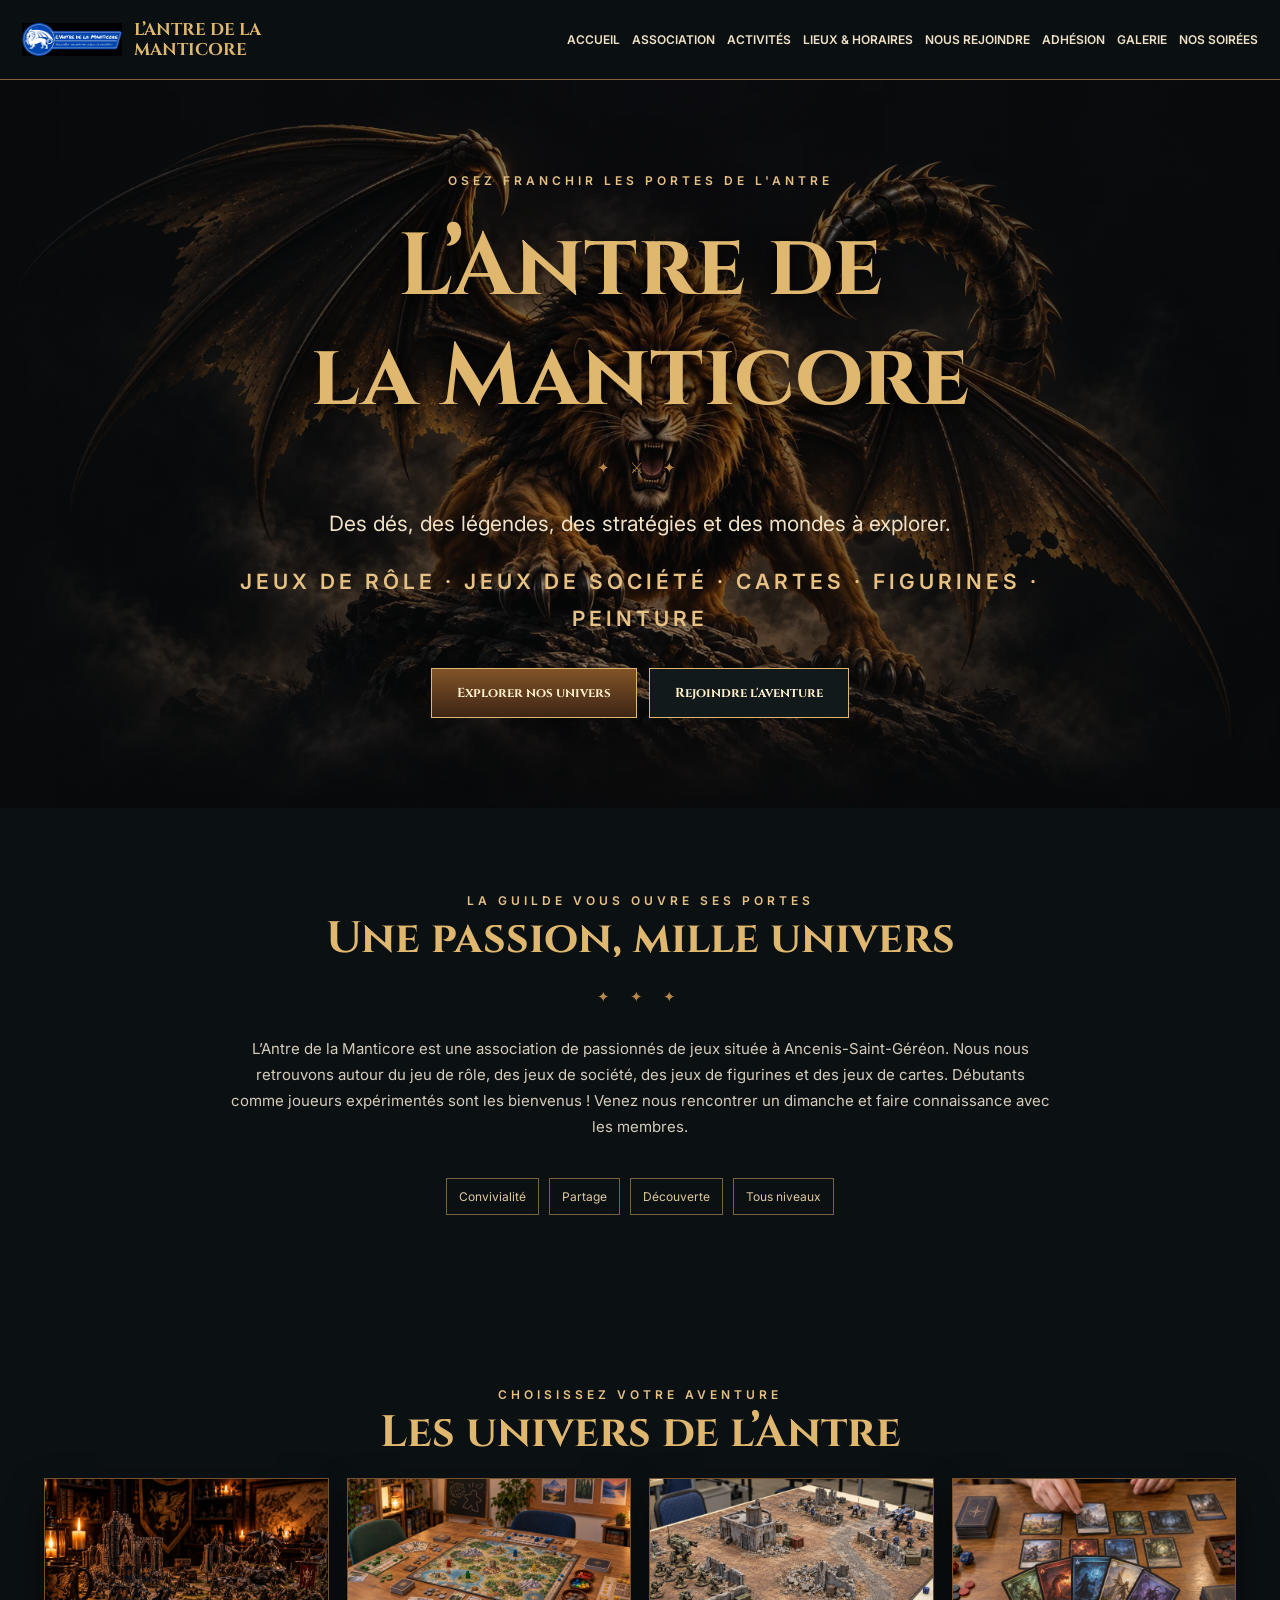
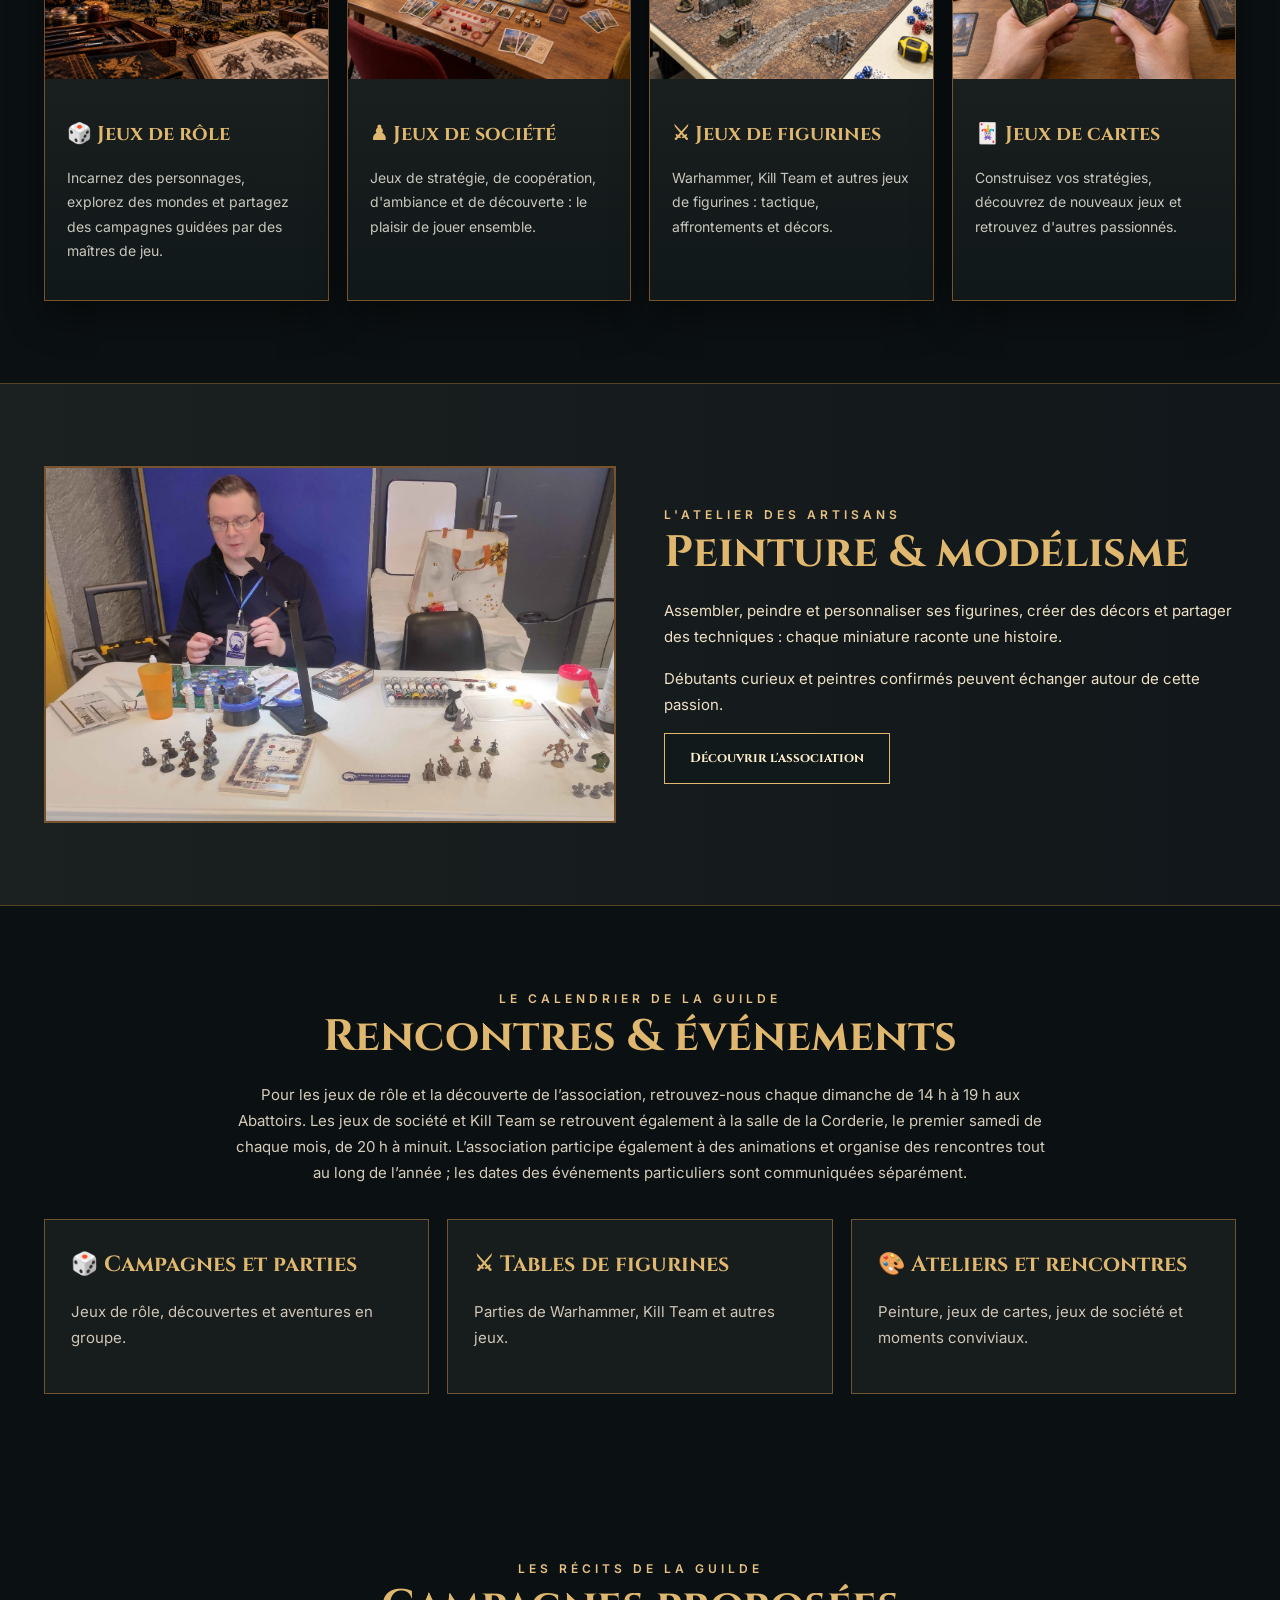
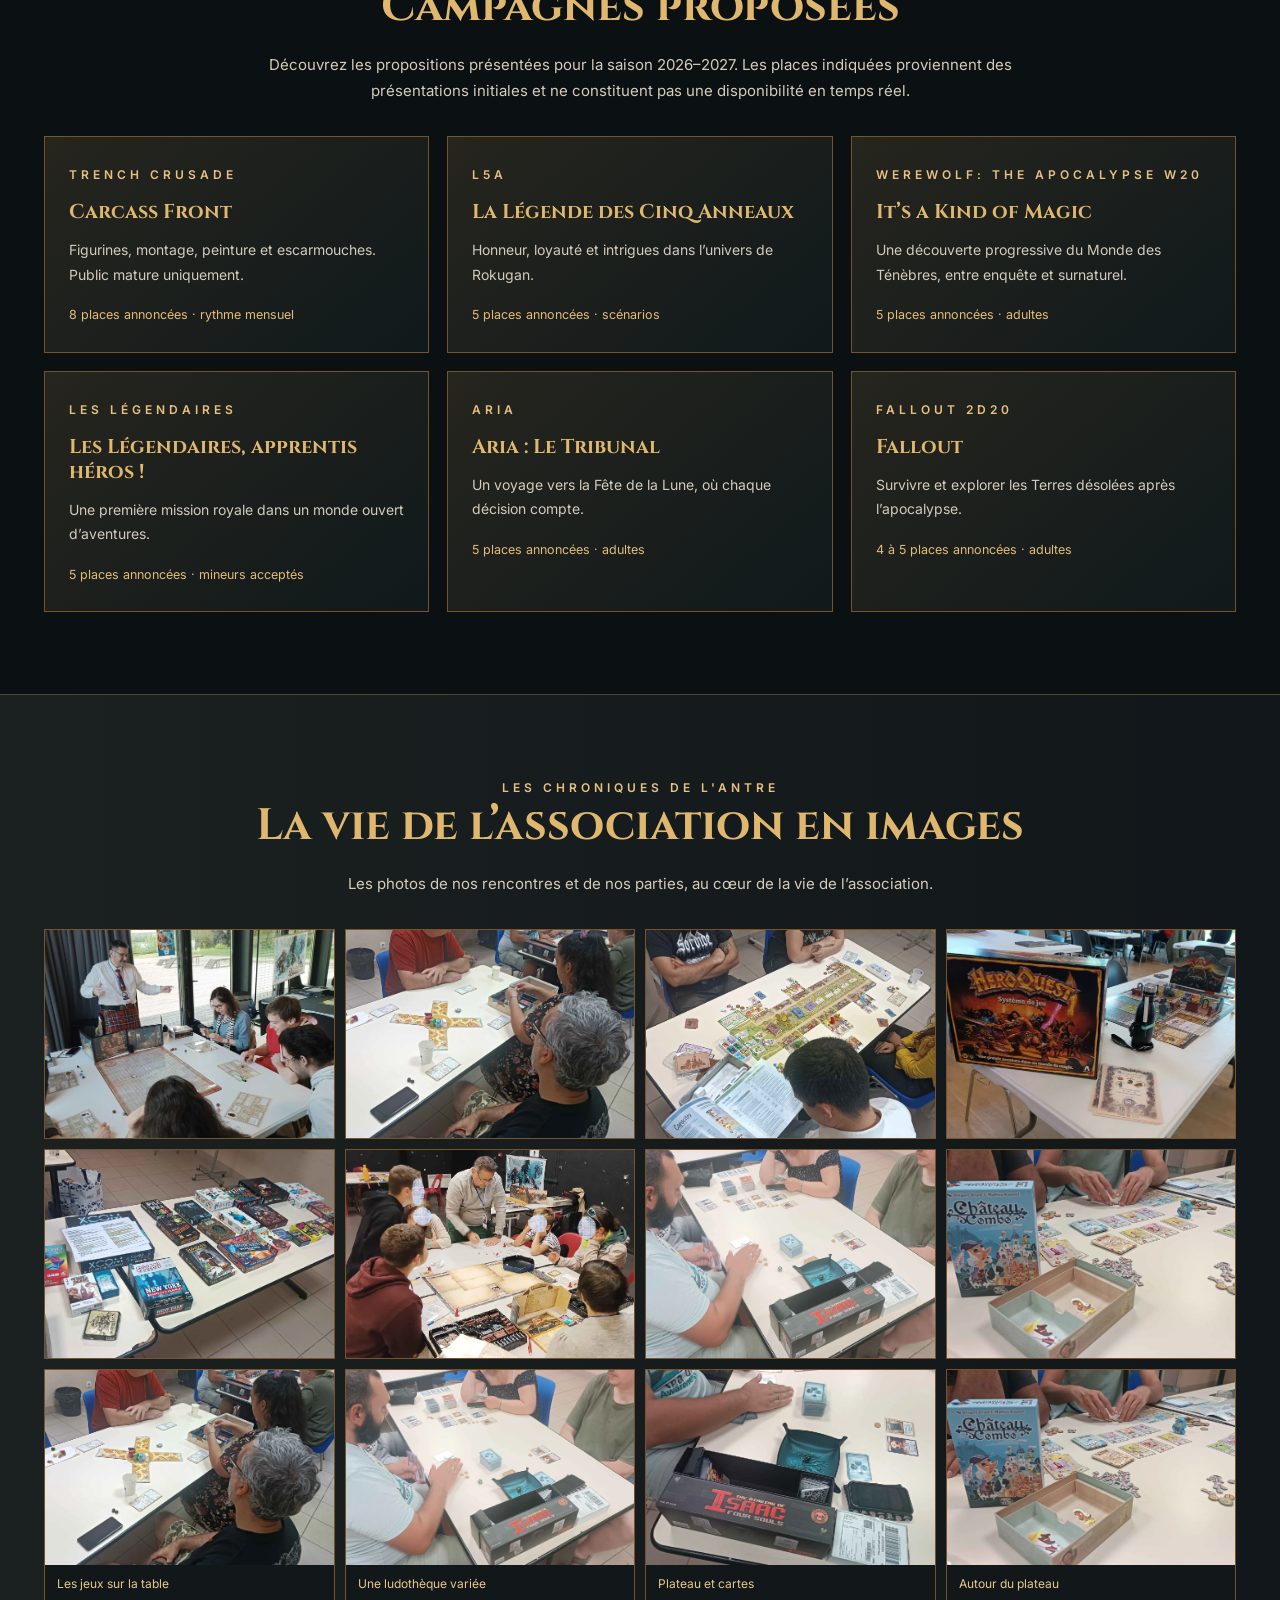
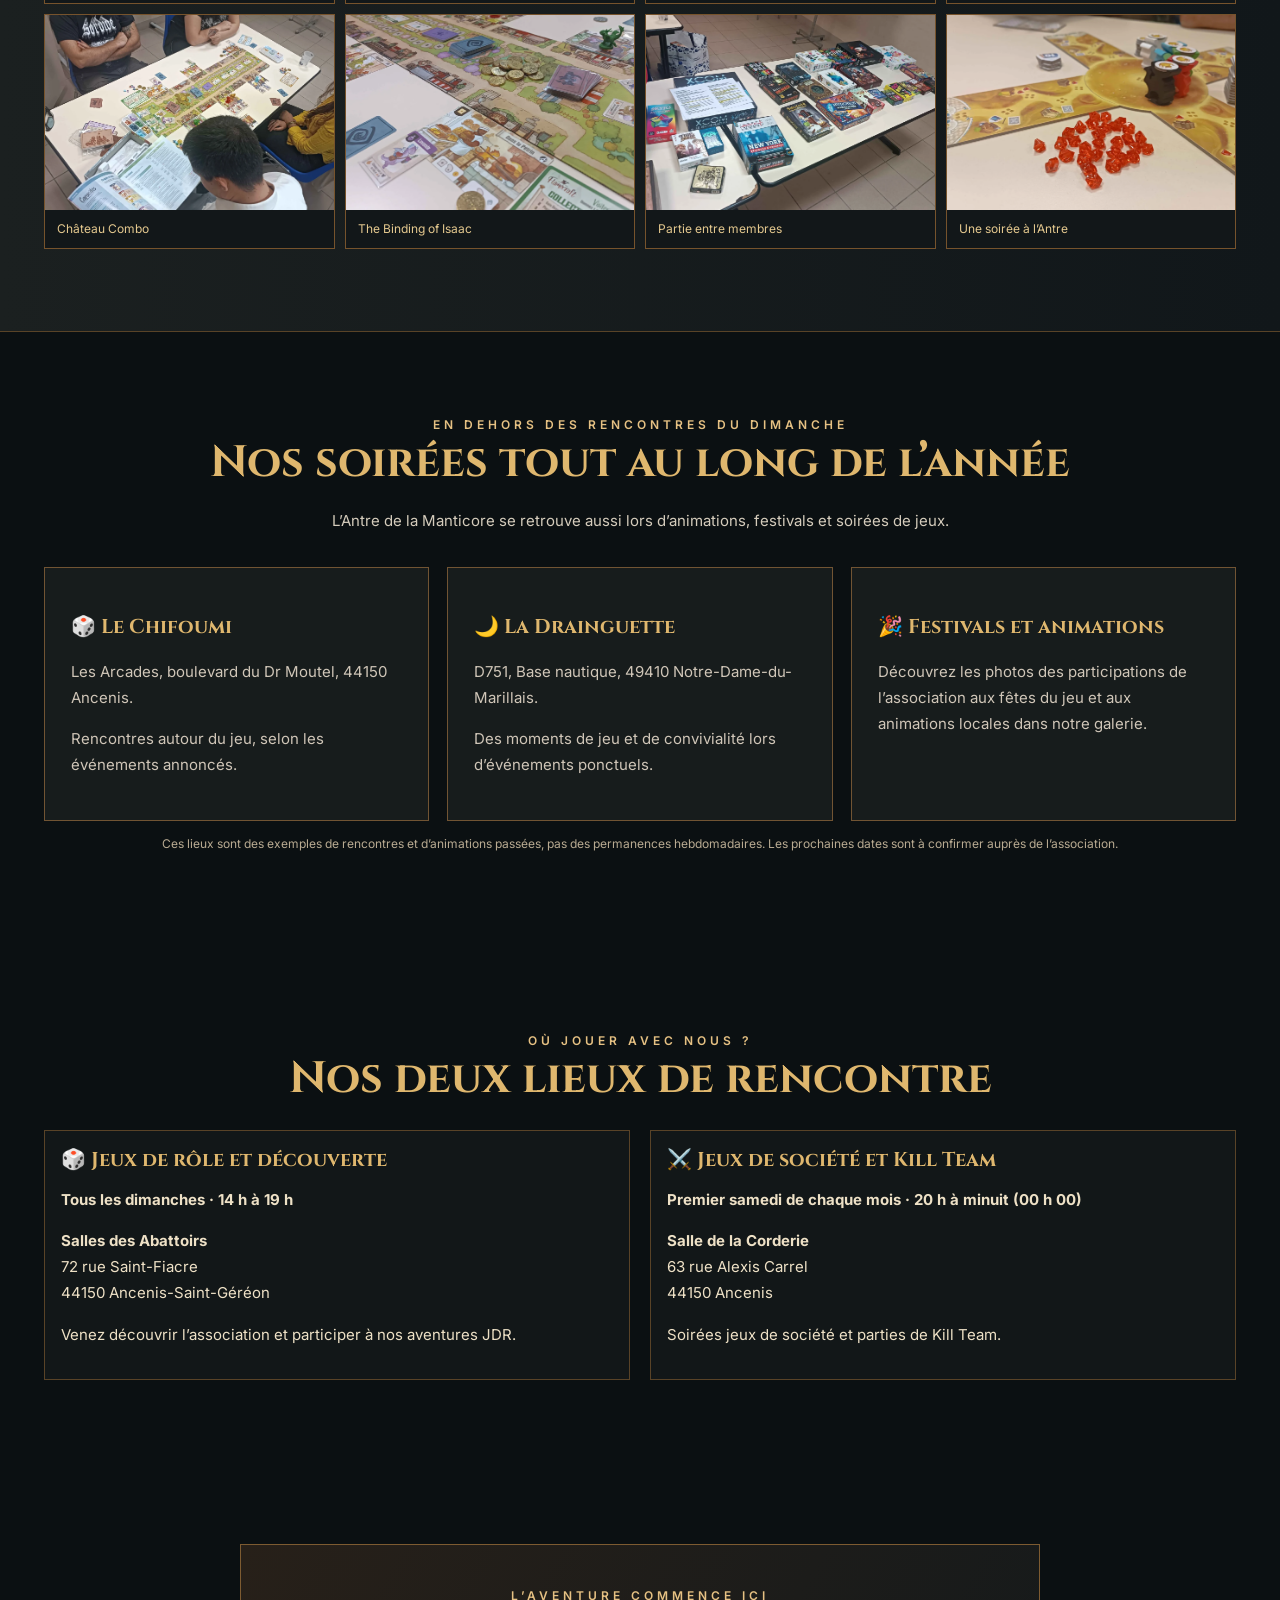
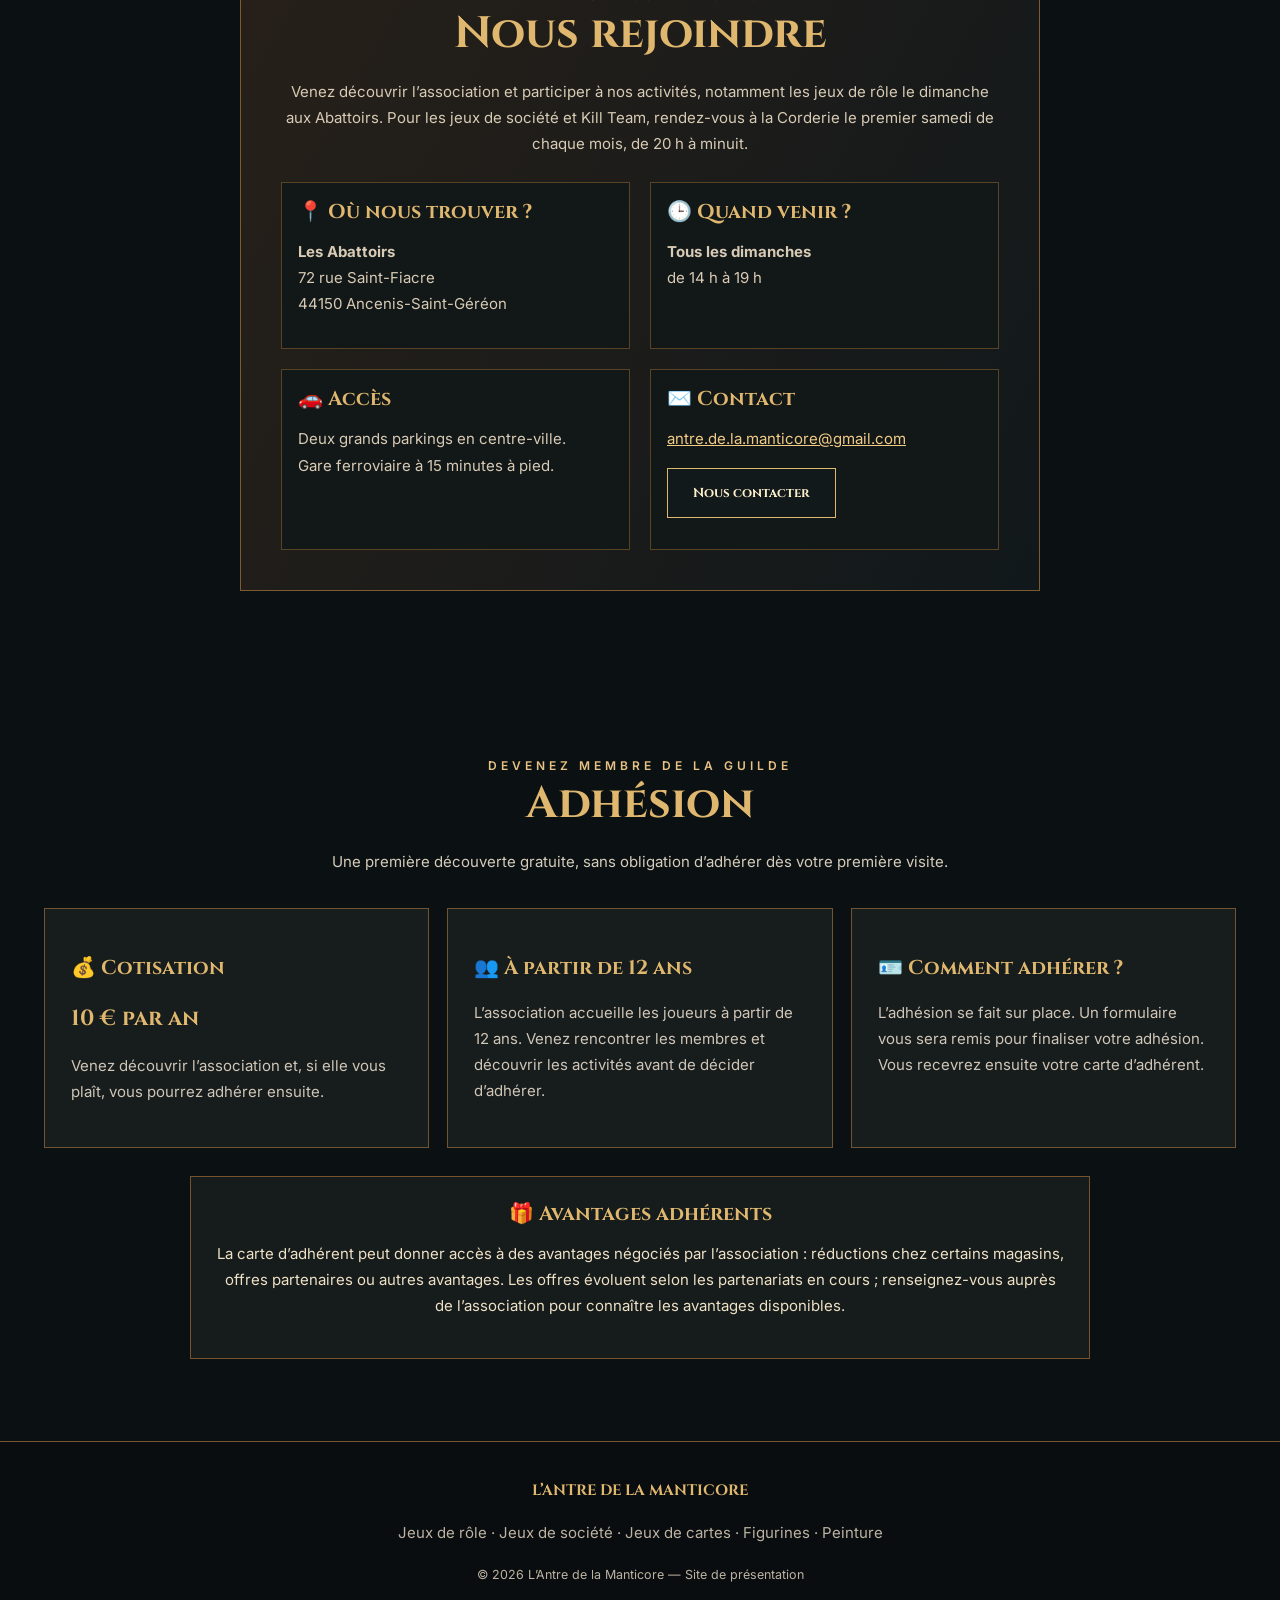
==== commit e647742b: "Horaires du premier samedi du mois" ====
--- a/index.html
+++ b/index.html
@@ -4,7 +4,7 @@
 <section class="section center" id="association"><div class="eyebrow">La guilde vous ouvre ses portes</div><h2>Une passion, mille univers</h2><div class="ornament">✦ ✦ ✦</div><p class="intro">L’Antre de la Manticore est une association de passionnés de jeux située à Ancenis-Saint-Géréon. Nous nous retrouvons autour du jeu de rôle, des jeux de société, des jeux de figurines et des jeux de cartes. Débutants comme joueurs expérimentés sont les bienvenus ! Venez nous rencontrer un dimanche et faire connaissance avec les membres.</p><span class="pill">Convivialité</span><span class="pill">Partage</span><span class="pill">Découverte</span><span class="pill">Tous niveaux</span></section>
 <section class="section" id="activites"><div class="center"><div class="eyebrow">Choisissez votre aventure</div><h2>Les univers de l’Antre</h2></div><div class="cards"><article class="card"><img alt="Table de jeu de rôle fantastique" src="images/jdr.webp"/><div class="card-body"><h3>🎲 Jeux de rôle</h3><p>Incarnez des personnages, explorez des mondes et partagez des campagnes guidées par des maîtres de jeu.</p></div></article><article class="card"><img alt="Jeux de société sur une table" src="images/plateau.webp"/><div class="card-body"><h3>♟ Jeux de société</h3><p>Jeux de stratégie, de coopération, d'ambiance et de découverte : le plaisir de jouer ensemble.</p></div></article><article class="card"><img alt="Table de jeu de figurines" src="images/fig.webp"/><div class="card-body"><h3>⚔ Jeux de figurines</h3><p>Warhammer, Kill Team et autres jeux de figurines : tactique, affrontements et décors.</p></div></article><article class="card"><img alt="Cartes de jeu fantastiques" src="images/cartes.webp"/><div class="card-body"><h3>🃏 Jeux de cartes</h3><p>Construisez vos stratégies, découvrez de nouveaux jeux et retrouvez d'autres passionnés.</p></div></article></div></section>
 <section class="band"><div class="section split"><img alt="Figurines et modélisme" src="images/peinture.webp"/><div><div class="eyebrow">L'atelier des artisans</div><h2>Peinture &amp; modélisme</h2><p>Assembler, peindre et personnaliser ses figurines, créer des décors et partager des techniques : chaque miniature raconte une histoire.</p><p>Débutants curieux et peintres confirmés peuvent échanger autour de cette passion.</p><a class="button secondary" href="#rejoindre">Découvrir l'association</a></div></div></section>
-<section class="section" id="rencontres"><div class="center"><div class="eyebrow">Le calendrier de la guilde</div><h2>Rencontres &amp; événements</h2><p class="intro">Pour les jeux de rôle et la découverte de l’association, retrouvez-nous chaque dimanche de 14 h à 19 h aux Abattoirs. Les jeux de société et Kill Team se retrouvent également à la salle de la Corderie, de 20 h à minuit (jour à confirmer). L’association participe également à des animations et organise des rencontres tout au long de l’année ; les dates des événements particuliers sont communiquées séparément.</p></div><div class="events"><article class="event"><strong>🎲 Campagnes et parties</strong><p>Jeux de rôle, découvertes et aventures en groupe.</p></article><article class="event"><strong>⚔ Tables de figurines</strong><p>Parties de Warhammer, Kill Team et autres jeux.</p></article><article class="event"><strong>🎨 Ateliers et rencontres</strong><p>Peinture, jeux de cartes, jeux de société et moments conviviaux.</p></article></div></section>
+<section class="section" id="rencontres"><div class="center"><div class="eyebrow">Le calendrier de la guilde</div><h2>Rencontres &amp; événements</h2><p class="intro">Pour les jeux de rôle et la découverte de l’association, retrouvez-nous chaque dimanche de 14 h à 19 h aux Abattoirs. Les jeux de société et Kill Team se retrouvent également à la salle de la Corderie, le premier samedi de chaque mois, de 20 h à minuit. L’association participe également à des animations et organise des rencontres tout au long de l’année ; les dates des événements particuliers sont communiquées séparément.</p></div><div class="events"><article class="event"><strong>🎲 Campagnes et parties</strong><p>Jeux de rôle, découvertes et aventures en groupe.</p></article><article class="event"><strong>⚔ Tables de figurines</strong><p>Parties de Warhammer, Kill Team et autres jeux.</p></article><article class="event"><strong>🎨 Ateliers et rencontres</strong><p>Peinture, jeux de cartes, jeux de société et moments conviviaux.</p></article></div></section>
 <section class="section" id="campagnes"><div class="center"><div class="eyebrow">Les récits de la guilde</div><h2>Campagnes proposées</h2><p class="intro">Découvrez les propositions présentées pour la saison 2026–2027. Les places indiquées proviennent des présentations initiales et ne constituent pas une disponibilité en temps réel.</p></div><div class="campaign-grid"><article class="campaign"><span class="eyebrow">Trench Crusade</span><h3>Carcass Front</h3><p>Figurines, montage, peinture et escarmouches. Public mature uniquement.</p><small>8 places annoncées · rythme mensuel</small></article><article class="campaign"><span class="eyebrow">L5A</span><h3>La Légende des Cinq Anneaux</h3><p>Honneur, loyauté et intrigues dans l’univers de Rokugan.</p><small>5 places annoncées · scénarios</small></article><article class="campaign"><span class="eyebrow">Werewolf: The Apocalypse W20</span><h3>It’s a Kind of Magic</h3><p>Une découverte progressive du Monde des Ténèbres, entre enquête et surnaturel.</p><small>5 places annoncées · adultes</small></article><article class="campaign"><span class="eyebrow">Les Légendaires</span><h3>Les Légendaires, apprentis héros !</h3><p>Une première mission royale dans un monde ouvert d’aventures.</p><small>5 places annoncées · mineurs acceptés</small></article><article class="campaign"><span class="eyebrow">Aria</span><h3>Aria : Le Tribunal</h3><p>Un voyage vers la Fête de la Lune, où chaque décision compte.</p><small>5 places annoncées · adultes</small></article><article class="campaign"><span class="eyebrow">Fallout 2D20</span><h3>Fallout</h3><p>Survivre et explorer les Terres désolées après l’apocalypse.</p><small>4 à 5 places annoncées · adultes</small></article></div></section>
 <section class="band"><div class="section" id="galerie"><div class="center"><div class="eyebrow">Les chroniques de l'Antre</div><h2>La vie de l’association en images</h2><p class="intro">Les photos de nos rencontres et de nos parties, au cœur de la vie de l’association.</p></div><div class="gallery"><img alt="Photo des activités de l’association" loading="lazy" onclick="showImage(this.src)" src="images/gallery1.webp"/><img alt="Photo des activités de l’association" loading="lazy" onclick="showImage(this.src)" src="images/gallery2.webp"/><img alt="Photo des activités de l’association" loading="lazy" onclick="showImage(this.src)" src="images/gallery3.webp"/><img alt="Photo des activités de l’association" loading="lazy" onclick="showImage(this.src)" src="images/gallery4.webp"/><img alt="Photo des activités de l’association" loading="lazy" onclick="showImage(this.src)" src="images/gallery5.webp"/><img alt="Photo des activités de l’association" loading="lazy" onclick="showImage(this.src)" src="images/gallery6.webp"/><img alt="Photo des activités de l’association" loading="lazy" onclick="showImage(this.src)" src="images/gallery7.webp"/><img alt="Photo des activités de l’association" loading="lazy" onclick="showImage(this.src)" src="images/gallery8.webp"/><figure class="gallery-item"><img alt="Une partie en cours et ses éléments de jeu" loading="lazy" onclick="showImage(this.src)" onkeydown="if(event.key==='Enter')showImage(this.src)" src="images/rencontre01.webp" tabindex="0"/><figcaption>Les jeux sur la table</figcaption></figure><figure class="gallery-item"><img alt="Des jeux pour tous les goûts" loading="lazy" onclick="showImage(this.src)" onkeydown="if(event.key==='Enter')showImage(this.src)" src="images/rencontre02.webp" tabindex="0"/><figcaption>Une ludothèque variée</figcaption></figure><figure class="gallery-item"><img alt="Une partie de jeu de société" loading="lazy" onclick="showImage(this.src)" onkeydown="if(event.key==='Enter')showImage(this.src)" src="images/rencontre03.webp" tabindex="0"/><figcaption>Plateau et cartes</figcaption></figure><figure class="gallery-item"><img alt="Des membres réunis pour jouer" loading="lazy" onclick="showImage(this.src)" onkeydown="if(event.key==='Enter')showImage(this.src)" src="images/rencontre04.webp" tabindex="0"/><figcaption>Autour du plateau</figcaption></figure><figure class="gallery-item"><img alt="Une partie de Château Combo" loading="lazy" onclick="showImage(this.src)" onkeydown="if(event.key==='Enter')showImage(this.src)" src="images/rencontre05.webp" tabindex="0"/><figcaption>Château Combo</figcaption></figure><figure class="gallery-item"><img alt="Un jeu de cartes sur table" loading="lazy" onclick="showImage(this.src)" onkeydown="if(event.key==='Enter')showImage(this.src)" src="images/rencontre06.webp" tabindex="0"/><figcaption>The Binding of Isaac</figcaption></figure><figure class="gallery-item"><img alt="Un moment partagé autour du jeu" loading="lazy" onclick="showImage(this.src)" onkeydown="if(event.key==='Enter')showImage(this.src)" src="images/rencontre07.webp" tabindex="0"/><figcaption>Partie entre membres</figcaption></figure><figure class="gallery-item"><img alt="Des joueurs autour d’une table" loading="lazy" onclick="showImage(this.src)" onkeydown="if(event.key==='Enter')showImage(this.src)" src="images/rencontre08.webp" tabindex="0"/><figcaption>Une soirée à l’Antre</figcaption></figure></div></div></section><section class="section" id="soirees"><div class="center"><div class="eyebrow">En dehors des rencontres du dimanche</div><h2>Nos soirées tout au long de l’année</h2><p class="intro">L’Antre de la Manticore se retrouve aussi lors d’animations, festivals et soirées de jeux.</p></div><div class="events"><article class="event"><h3>🎲 Le Chifoumi</h3><p>Les Arcades, boulevard du Dr Moutel, 44150 Ancenis.</p><p>Rencontres autour du jeu, selon les événements annoncés.</p></article><article class="event"><h3>🌙 La Drainguette</h3><p>D751, Base nautique, 49410 Notre-Dame-du-Marillais.</p><p>Des moments de jeu et de convivialité lors d’événements ponctuels.</p></article><article class="event"><h3>🎉 Festivals et animations</h3><p>Découvrez les photos des participations de l’association aux fêtes du jeu et aux animations locales dans notre galerie.</p></article></div><p class="center notice">Ces lieux sont des exemples de rencontres et d’animations passées, pas des permanences hebdomadaires. Les prochaines dates sont à confirmer auprès de l’association.</p></section>
-<section class="section center" id="lieux"><div class="eyebrow">Où jouer avec nous ?</div><h2>Nos deux lieux de rencontre</h2><div class="info-grid"><div><h3>🎲 Jeux de rôle et découverte</h3><p><strong>Tous les dimanches · 14 h à 19 h</strong></p><p><strong>Salles des Abattoirs</strong><br/>72 rue Saint-Fiacre<br/>44150 Ancenis-Saint-Géréon</p><p>Venez découvrir l’association et participer à nos aventures JDR.</p></div><div><h3>⚔️ Jeux de société et Kill Team</h3><p><strong>De 20 h à minuit</strong><br/><small>Jour de rencontre à confirmer auprès de l’association</small></p><p><strong>Salle de la Corderie</strong><br/>63 rue Alexis Carrel<br/>44150 Ancenis</p><p>Soirées jeux de société et parties de Kill Team.</p></div></div></section><section class="section center" id="rejoindre"><div class="contact"><div class="eyebrow">L’aventure commence ici</div><h2>Nous rejoindre</h2><p>Venez découvrir l’association et participer à nos activités, notamment les jeux de rôle le dimanche aux Abattoirs. Pour les jeux de société et Kill Team, rendez-vous à la Corderie (jour à confirmer).</p><div class="info-grid"><div><h3>📍 Où nous trouver ?</h3><p><strong>Les Abattoirs</strong><br/>72 rue Saint-Fiacre<br/>44150 Ancenis-Saint-Géréon</p></div><div><h3>🕒 Quand venir ?</h3><p><strong>Tous les dimanches</strong><br/>de 14 h à 19 h</p></div><div><h3>🚗 Accès</h3><p>Deux grands parkings en centre-ville.<br/>Gare ferroviaire à 15 minutes à pied.</p></div><div><h3>✉️ Contact</h3><p><a href="mailto:antre.de.la.manticore@gmail.com">antre.de.la.manticore@gmail.com</a></p><p><a class="button secondary" href="mailto:antre.de.la.manticore@gmail.com">Nous contacter</a></p></div></div></div></section><section class="section" id="adhesion"><div class="center"><div class="eyebrow">Devenez membre de la guilde</div><h2>Adhésion</h2><p class="intro">Une première découverte gratuite, sans obligation d’adhérer dès votre première visite.</p></div><div class="events"><article class="event"><h3>💰 Cotisation</h3><p><strong>10 € par an</strong></p><p>Venez découvrir l’association et, si elle vous plaît, vous pourrez adhérer ensuite.</p></article><article class="event"><h3>👥 À partir de 12 ans</h3><p>L’association accueille les joueurs à partir de 12 ans. Venez rencontrer les membres et découvrir les activités avant de décider d’adhérer.</p></article><article class="event"><h3>🪪 Comment adhérer ?</h3><p>L’adhésion se fait sur place. Un formulaire vous sera remis pour finaliser votre adhésion. Vous recevrez ensuite votre carte d’adhérent.</p></article></div><div class="member-perks"><h3>🎁 Avantages adhérents</h3><p>La carte d’adhérent peut donner accès à des avantages négociés par l’association : réductions chez certains magasins, offres partenaires ou autres avantages. Les offres évoluent selon les partenariats en cours ; renseignez-vous auprès de l’association pour connaître les avantages disponibles.</p></div></section></main><footer><strong>L’ANTRE DE LA MANTICORE</strong><p>Jeux de rôle · Jeux de société · Jeux de cartes · Figurines · Peinture</p><small>© 2026 L’Antre de la Manticore — Site de présentation</small></footer><div class="modal" id="viewer" onclick="this.classList.remove('open')"><button aria-label="Fermer" class="close">×</button><img alt="Photo agrandie" id="viewer-img"/></div><script src="script.js"></script></body></html>+<section class="section center" id="lieux"><div class="eyebrow">Où jouer avec nous ?</div><h2>Nos deux lieux de rencontre</h2><div class="info-grid"><div><h3>🎲 Jeux de rôle et découverte</h3><p><strong>Tous les dimanches · 14 h à 19 h</strong></p><p><strong>Salles des Abattoirs</strong><br/>72 rue Saint-Fiacre<br/>44150 Ancenis-Saint-Géréon</p><p>Venez découvrir l’association et participer à nos aventures JDR.</p></div><div><h3>⚔️ Jeux de société et Kill Team</h3><p><strong>Premier samedi de chaque mois · 20 h à minuit (00 h 00)</strong></p><p><strong>Salle de la Corderie</strong><br/>63 rue Alexis Carrel<br/>44150 Ancenis</p><p>Soirées jeux de société et parties de Kill Team.</p></div></div></section><section class="section center" id="rejoindre"><div class="contact"><div class="eyebrow">L’aventure commence ici</div><h2>Nous rejoindre</h2><p>Venez découvrir l’association et participer à nos activités, notamment les jeux de rôle le dimanche aux Abattoirs. Pour les jeux de société et Kill Team, rendez-vous à la Corderie le premier samedi de chaque mois, de 20 h à minuit.</p><div class="info-grid"><div><h3>📍 Où nous trouver ?</h3><p><strong>Les Abattoirs</strong><br/>72 rue Saint-Fiacre<br/>44150 Ancenis-Saint-Géréon</p></div><div><h3>🕒 Quand venir ?</h3><p><strong>Tous les dimanches</strong><br/>de 14 h à 19 h</p></div><div><h3>🚗 Accès</h3><p>Deux grands parkings en centre-ville.<br/>Gare ferroviaire à 15 minutes à pied.</p></div><div><h3>✉️ Contact</h3><p><a href="mailto:antre.de.la.manticore@gmail.com">antre.de.la.manticore@gmail.com</a></p><p><a class="button secondary" href="mailto:antre.de.la.manticore@gmail.com">Nous contacter</a></p></div></div></div></section><section class="section" id="adhesion"><div class="center"><div class="eyebrow">Devenez membre de la guilde</div><h2>Adhésion</h2><p class="intro">Une première découverte gratuite, sans obligation d’adhérer dès votre première visite.</p></div><div class="events"><article class="event"><h3>💰 Cotisation</h3><p><strong>10 € par an</strong></p><p>Venez découvrir l’association et, si elle vous plaît, vous pourrez adhérer ensuite.</p></article><article class="event"><h3>👥 À partir de 12 ans</h3><p>L’association accueille les joueurs à partir de 12 ans. Venez rencontrer les membres et découvrir les activités avant de décider d’adhérer.</p></article><article class="event"><h3>🪪 Comment adhérer ?</h3><p>L’adhésion se fait sur place. Un formulaire vous sera remis pour finaliser votre adhésion. Vous recevrez ensuite votre carte d’adhérent.</p></article></div><div class="member-perks"><h3>🎁 Avantages adhérents</h3><p>La carte d’adhérent peut donner accès à des avantages négociés par l’association : réductions chez certains magasins, offres partenaires ou autres avantages. Les offres évoluent selon les partenariats en cours ; renseignez-vous auprès de l’association pour connaître les avantages disponibles.</p></div></section></main><footer><strong>L’ANTRE DE LA MANTICORE</strong><p>Jeux de rôle · Jeux de société · Jeux de cartes · Figurines · Peinture</p><small>© 2026 L’Antre de la Manticore — Site de présentation</small></footer><div class="modal" id="viewer" onclick="this.classList.remove('open')"><button aria-label="Fermer" class="close">×</button><img alt="Photo agrandie" id="viewer-img"/></div><script src="script.js"></script></body></html>
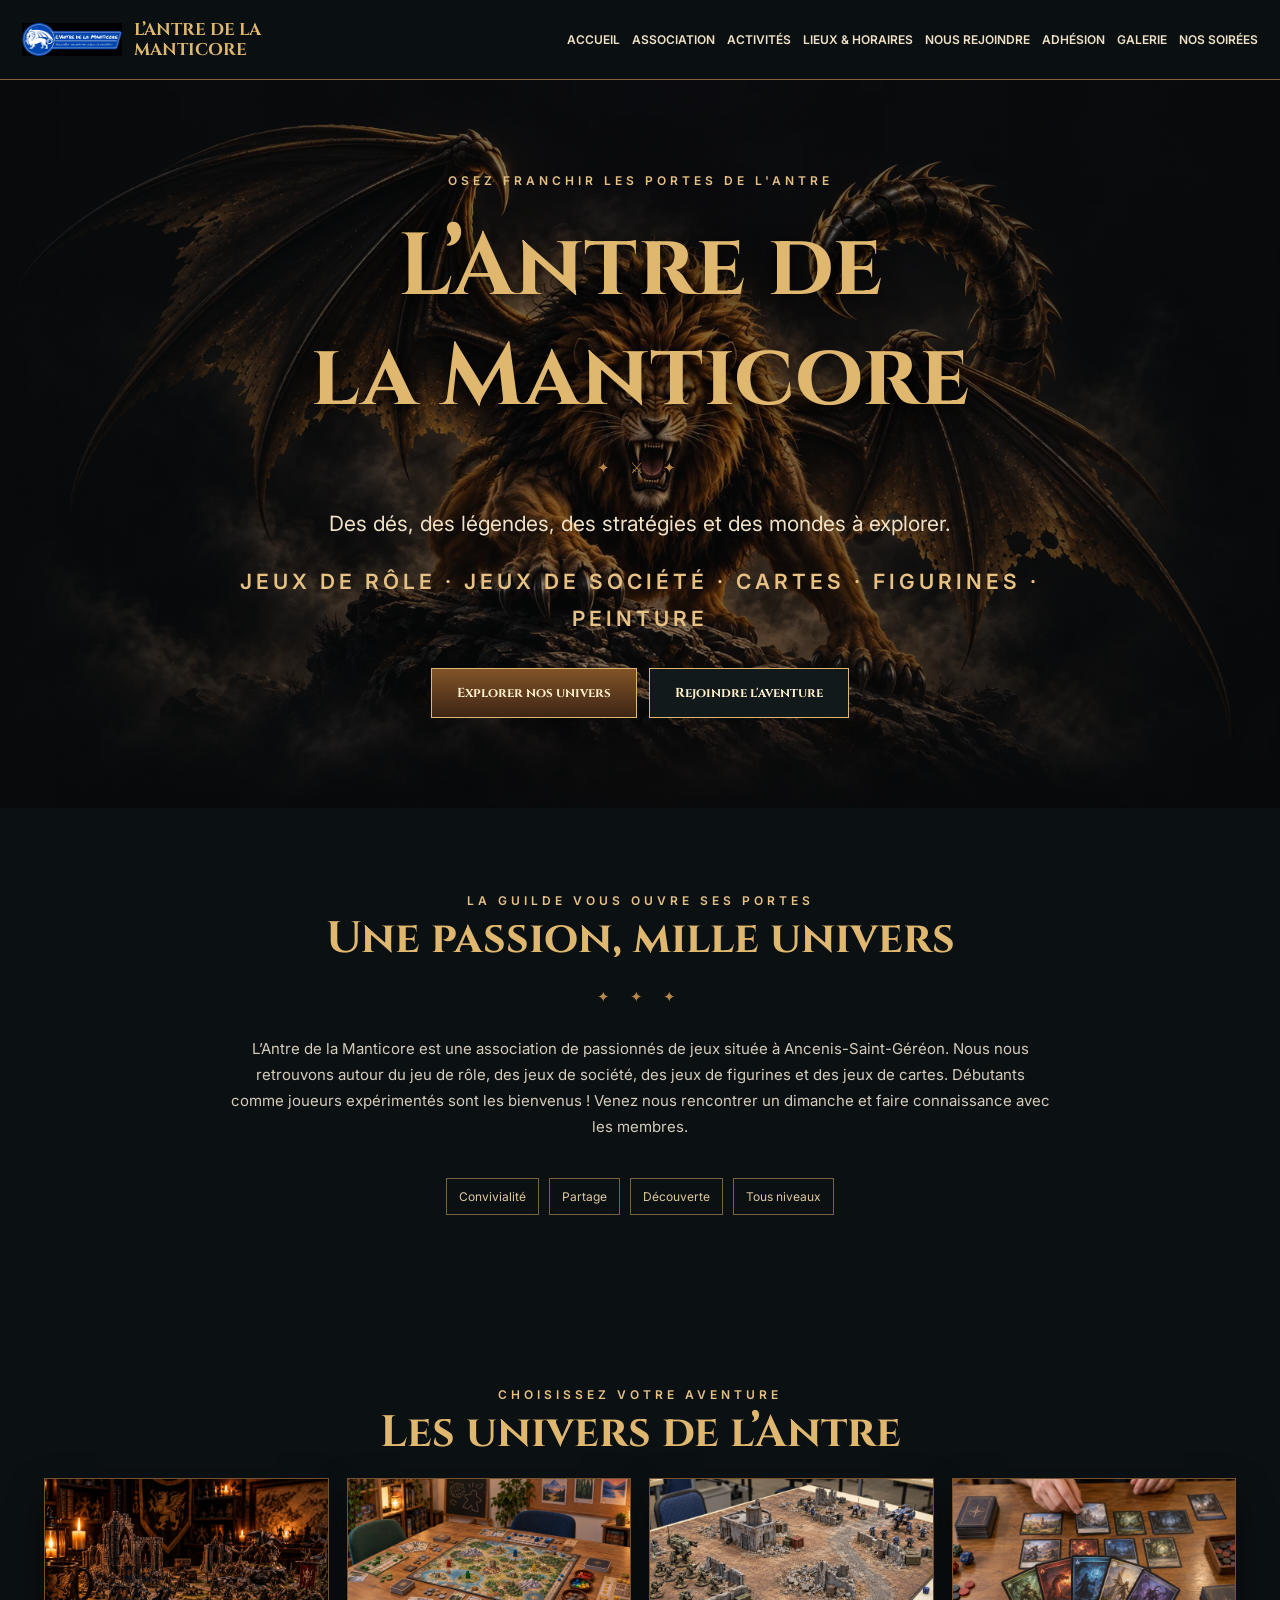
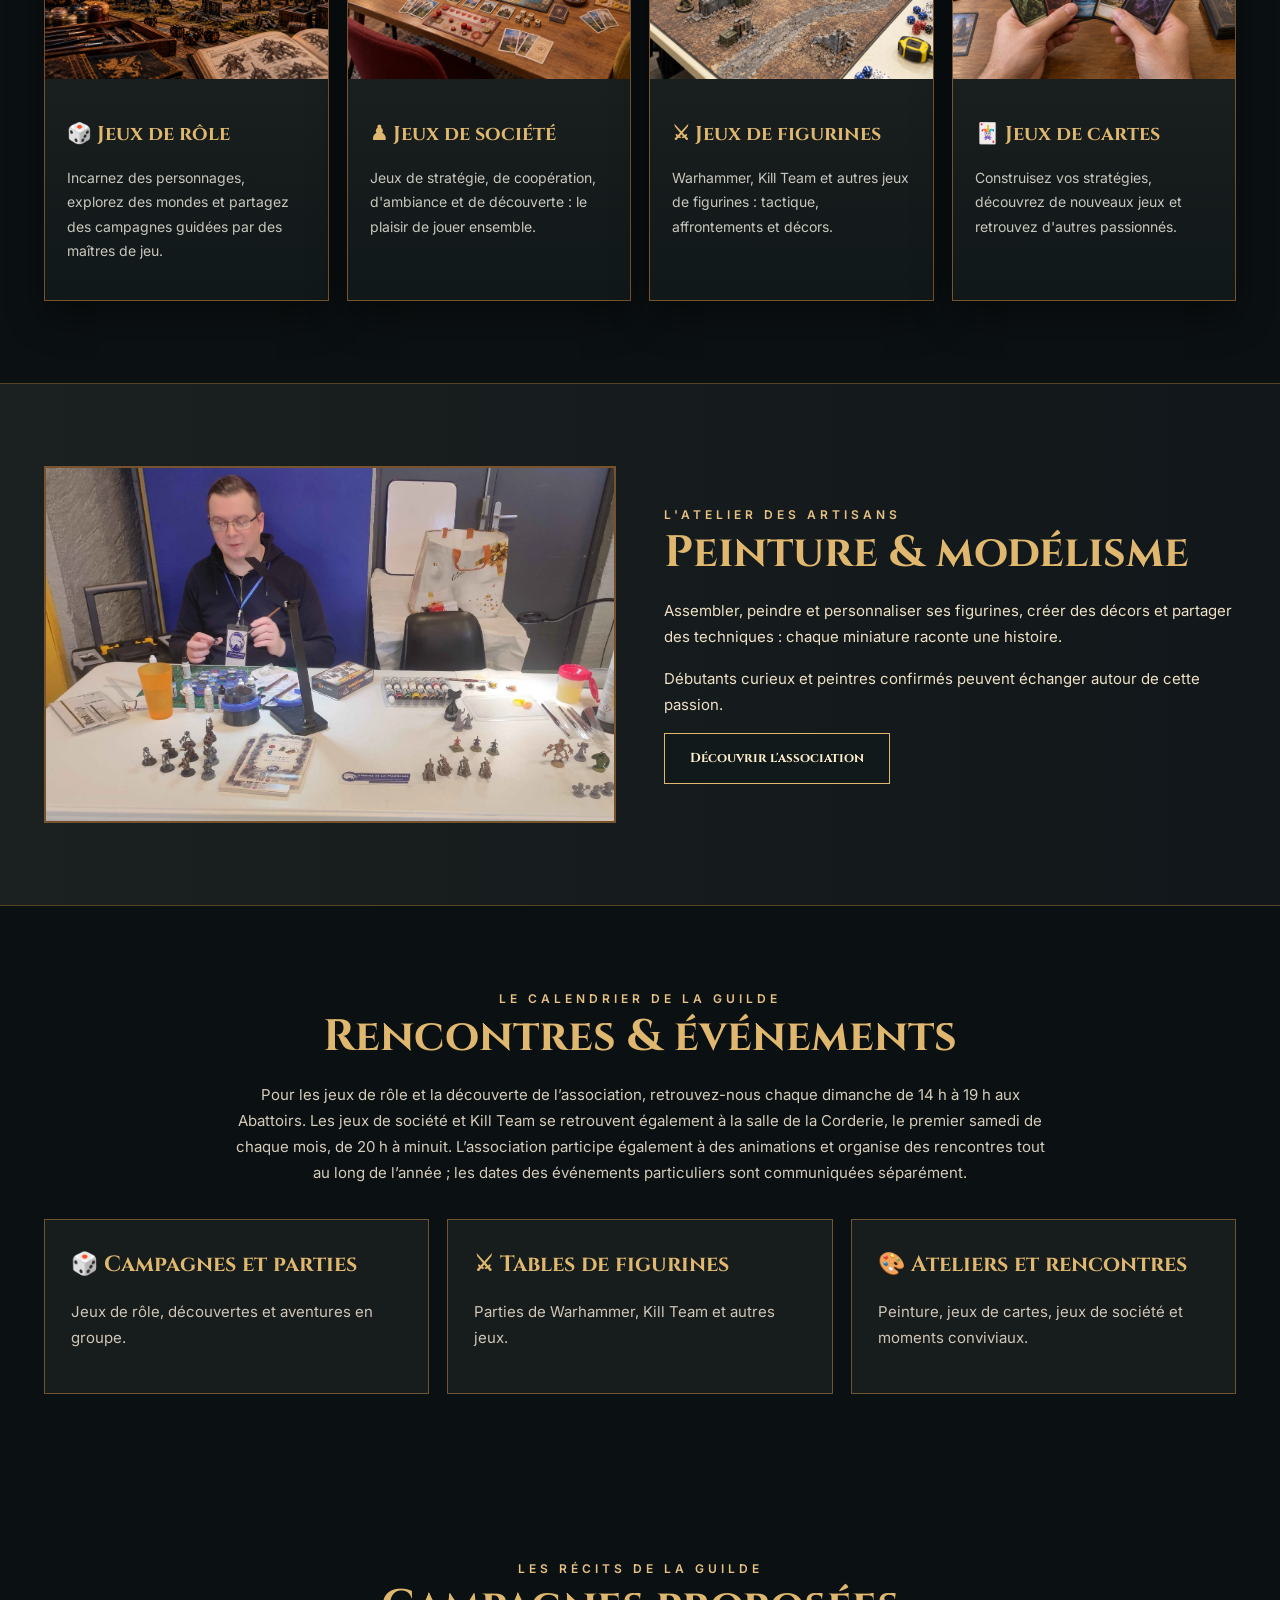
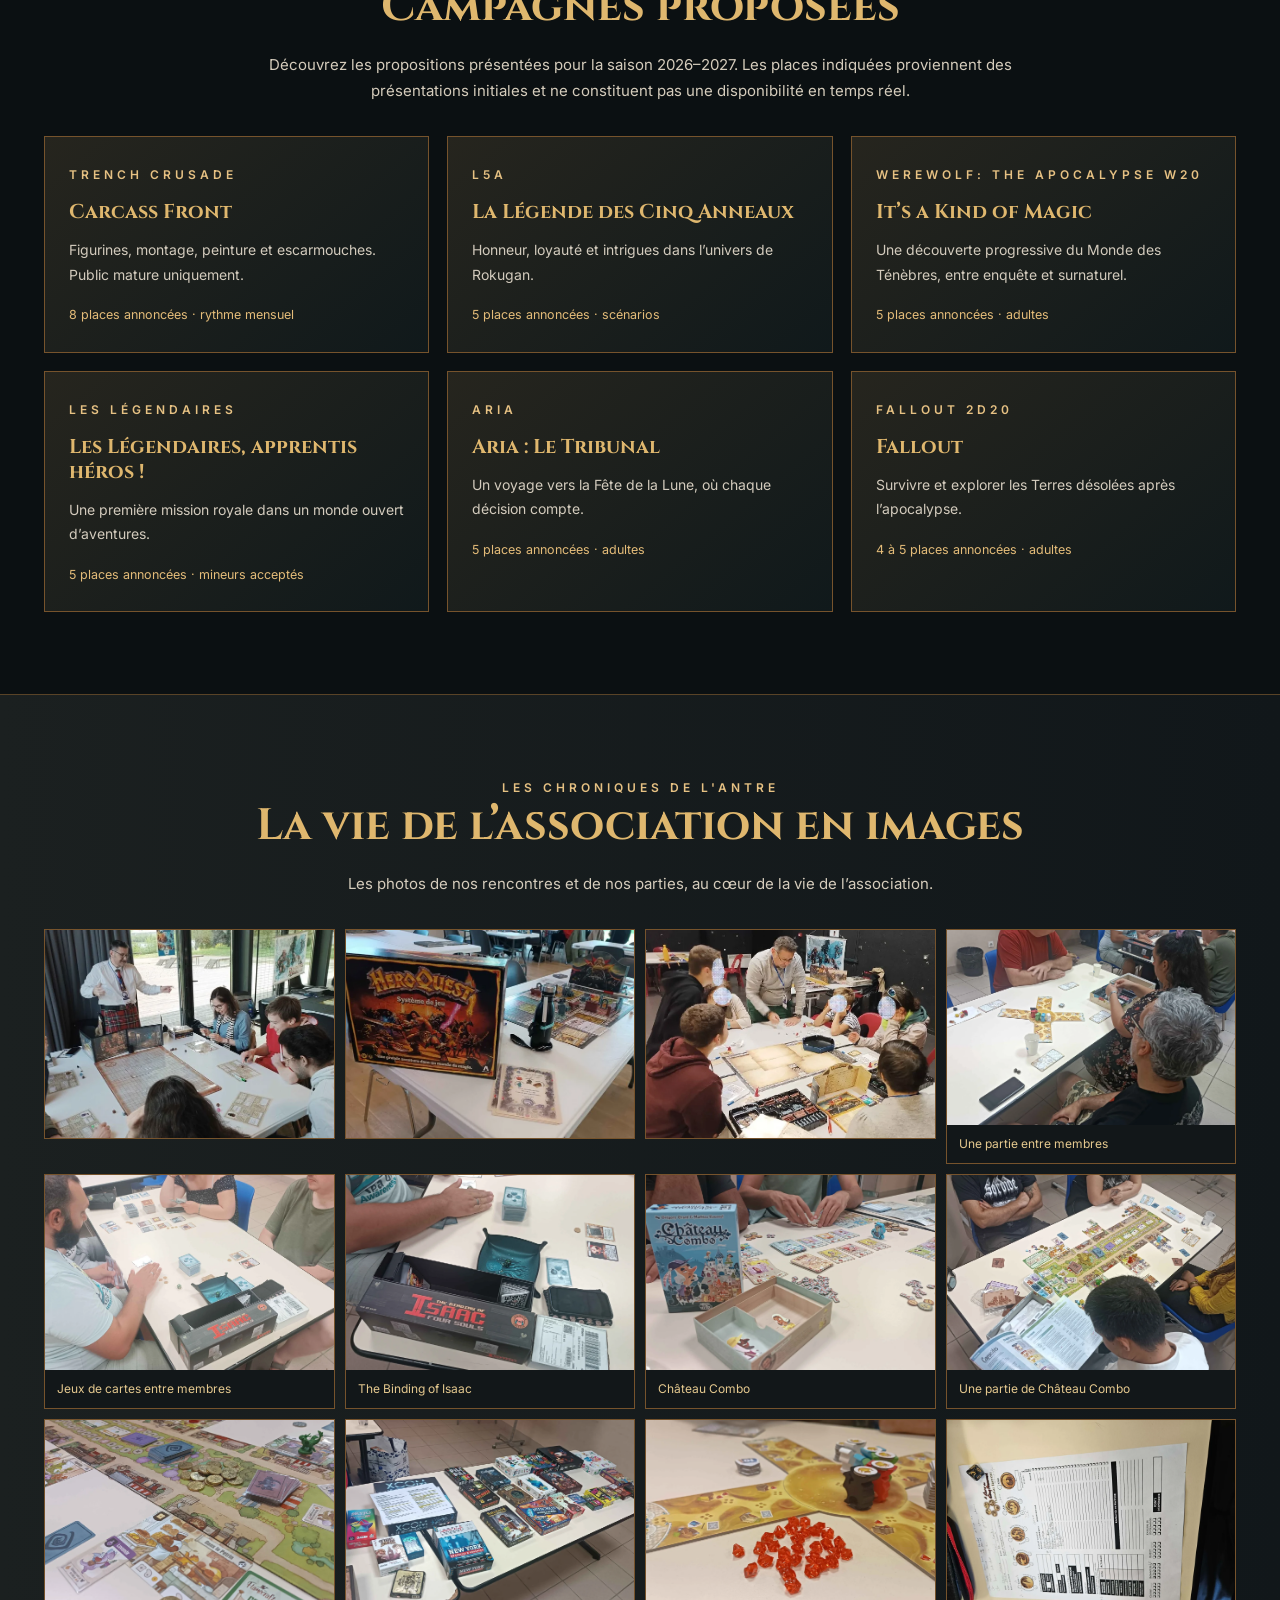
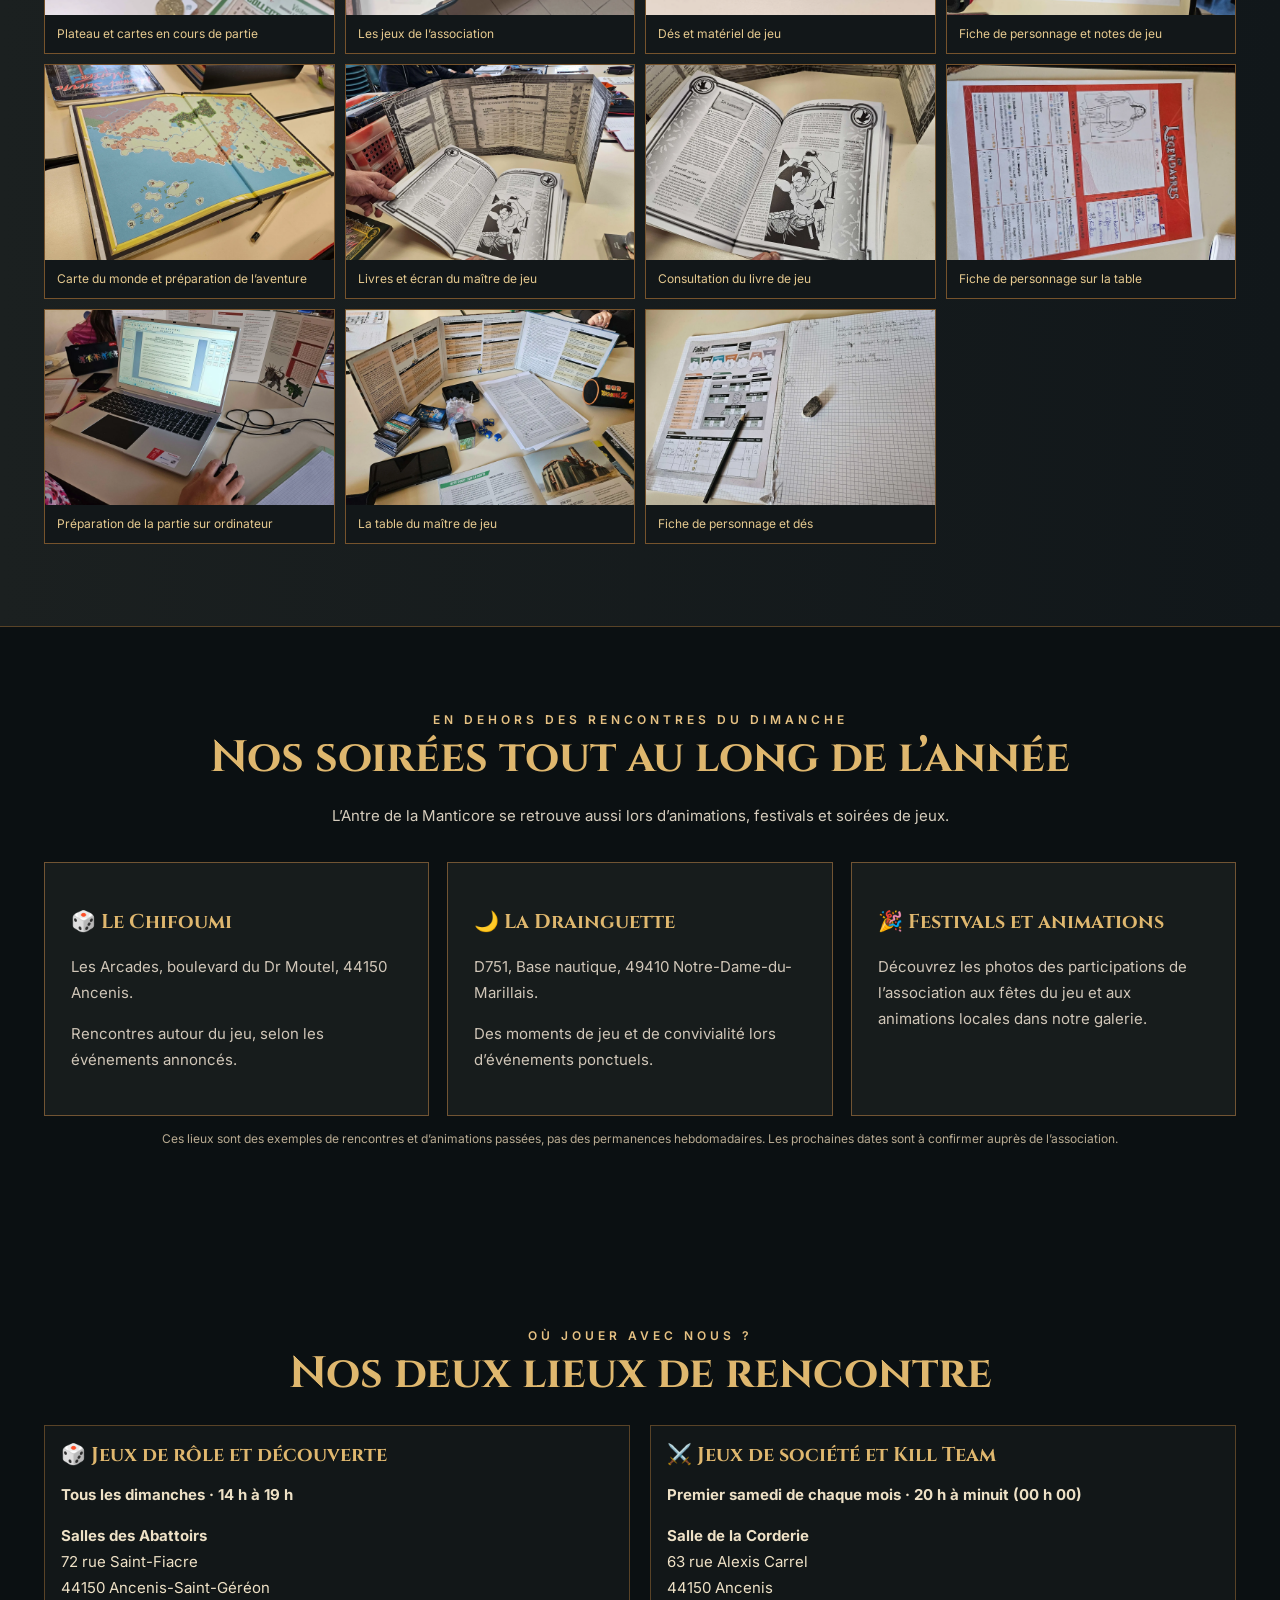
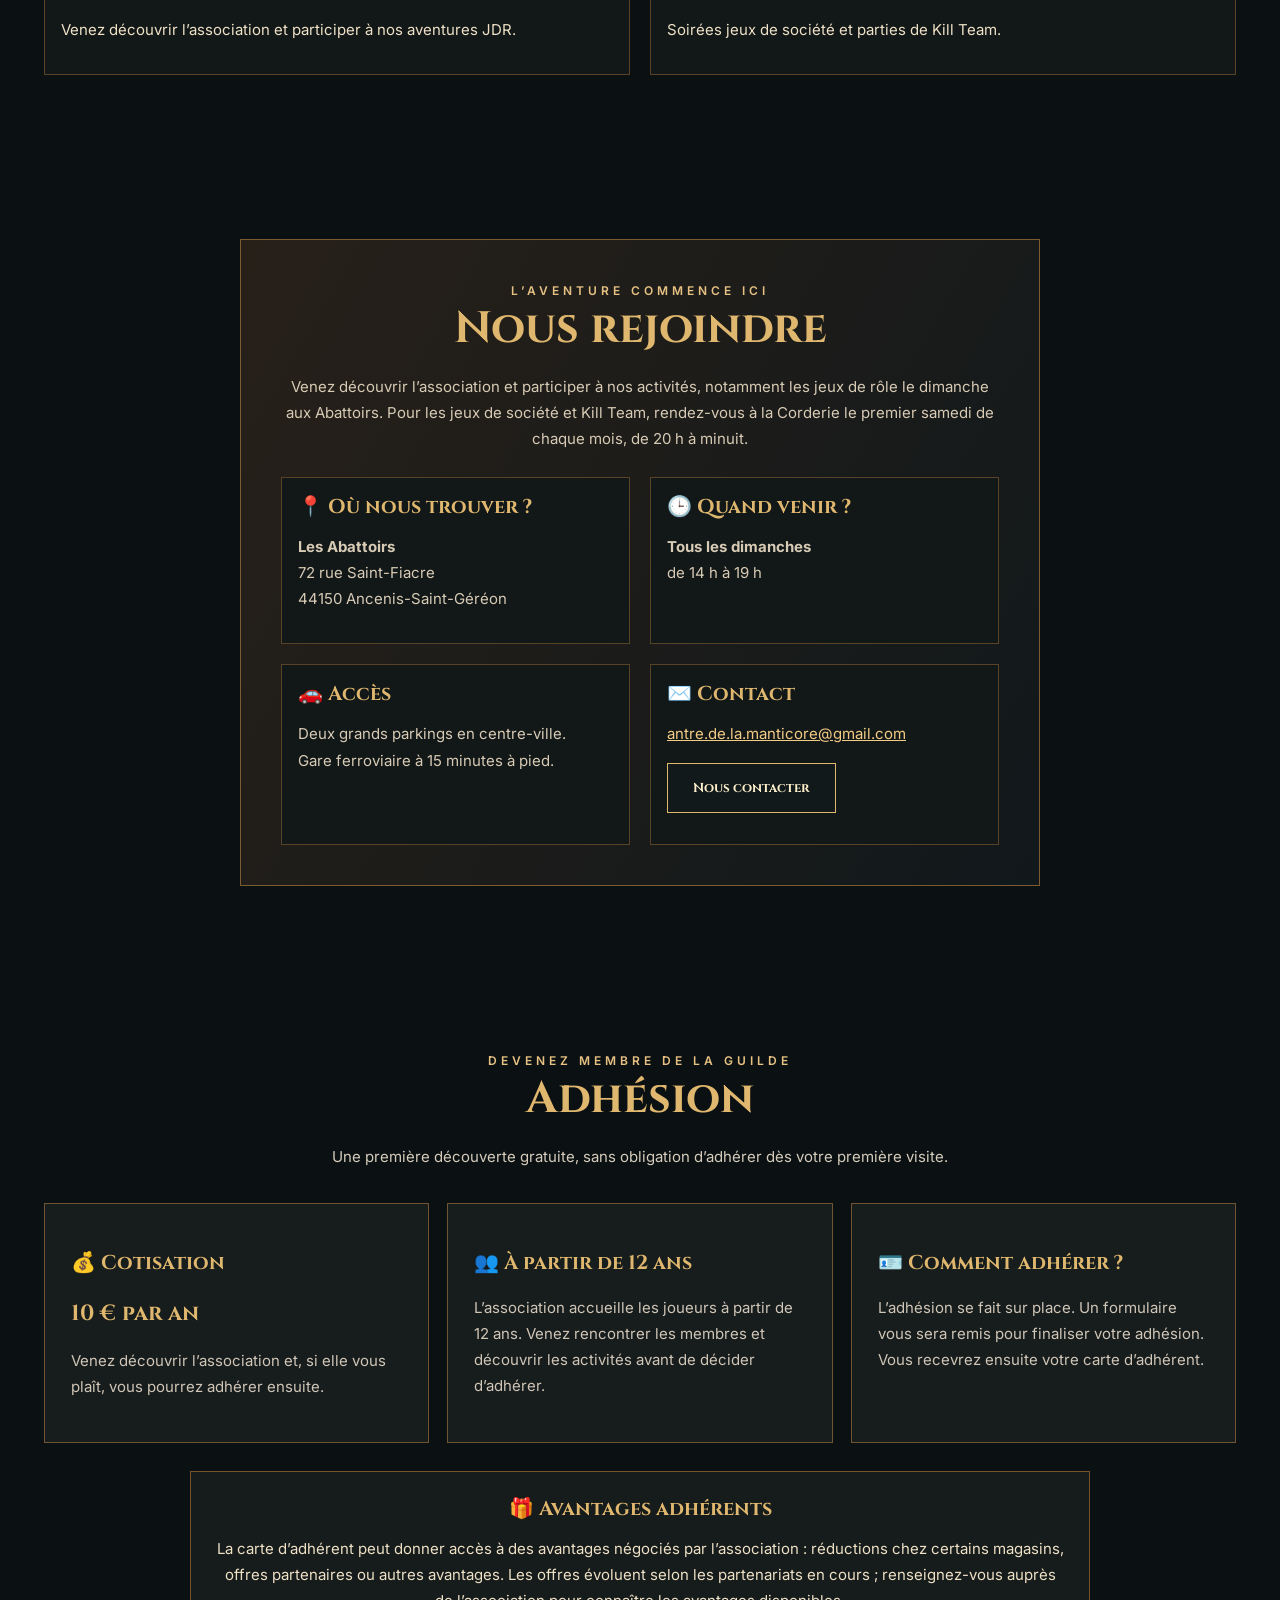
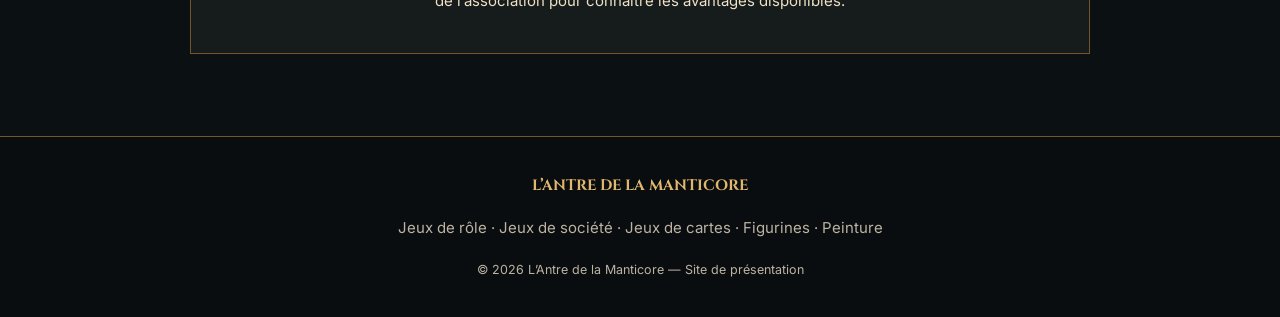
==== commit 660cada4: "Ajout des photos et nettoyage de la galerie" ====
--- a/index.html
+++ b/index.html
@@ -1,10 +1,11 @@
 <!DOCTYPE html>
-<html lang="fr"><head><meta charset="utf-8"/><meta content="width=device-width,initial-scale=1" name="viewport"/><meta content="L’Antre de la Manticore à Ancenis-Saint-Géréon : jeux de rôle, jeux de société, cartes et figurines. Tous les dimanches de 14 h à 19 h, 72 rue Saint-Fiacre. Première visite gratuite, adhésion 10 €/an." name="description"/><title>L’Antre de la Manticore — Association de jeux</title><link href="style.css" rel="stylesheet"/><style> .info-grid{display:grid;grid-template-columns:repeat(2,minmax(0,1fr));gap:20px;text-align:left;margin-top:24px}.info-grid>div{padding:16px;background:#121718;border:1px solid #594327}.info-grid h3{margin:0 0 12px}.info-grid a:not(.button){color:#f2cb85;text-decoration:underline;overflow-wrap:anywhere}.member-perks{margin:28px auto 0;max-width:900px;border:1px solid #76532c;padding:24px;text-align:center;background:#161b1b}.member-perks h3{margin:0 0 8px}.event strong{font-size:22px}.links{gap:12px}@media(max-width:650px){.info-grid{grid-template-columns:1fr}}</style></head><body><header><nav class="nav"><a class="brand" href="#accueil"><img alt="Logo de L’Antre de la Manticore" src="images/logo.webp"/><span>L’ANTRE DE LA<br/>MANTICORE</span></a><div class="links"><a href="#accueil">Accueil</a><a href="#association">Association</a><a href="#activites">Activités</a><a href="#lieux">Lieux &amp; horaires</a><a href="#rejoindre">Nous rejoindre</a><a href="#adhesion">Adhésion</a><a href="#galerie">Galerie</a><a href="#soirees">Nos soirées</a></div></nav></header>
+
+<html lang="fr"><head><meta charset="utf-8"/><meta content="width=device-width,initial-scale=1" name="viewport"/><meta content="L’Antre de la Manticore : association de jeux de rôle (JDR), Kill Team, Warhammer et jeux de société à Ancenis-Saint-Géréon. JDR le dimanche de 14 h à 19 h, jeux de société et Kill Team le 1er samedi du mois. Première visite gratuite, adhésion 10 €/an." name="description"/><title>JDR à Ancenis | L’Antre de la Manticore – Jeux de rôle, Kill Team et jeux de société</title><link href="style.css" rel="stylesheet"/><style> .info-grid{display:grid;grid-template-columns:repeat(2,minmax(0,1fr));gap:20px;text-align:left;margin-top:24px}.info-grid>div{padding:16px;background:#121718;border:1px solid #594327}.info-grid h3{margin:0 0 12px}.info-grid a:not(.button){color:#f2cb85;text-decoration:underline;overflow-wrap:anywhere}.member-perks{margin:28px auto 0;max-width:900px;border:1px solid #76532c;padding:24px;text-align:center;background:#161b1b}.member-perks h3{margin:0 0 8px}.event strong{font-size:22px}.links{gap:12px}@media(max-width:650px){.info-grid{grid-template-columns:1fr}}</style><link href="https://manub44.github.io/L-Antre-de-la-manticore/" rel="canonical"/><meta content="index, follow" name="robots"/><meta content="website" property="og:type"/><meta content="fr_FR" property="og:locale"/><meta content="L’Antre de la Manticore | JDR et jeux à Ancenis" property="og:title"/><meta content="Association de jeux de rôle (JDR), Kill Team, Warhammer et jeux de société à Ancenis-Saint-Géréon." property="og:description"/><meta content="https://manub44.github.io/L-Antre-de-la-manticore/" property="og:url"/></head><body><header><nav class="nav"><a class="brand" href="#accueil"><img alt="Logo de L’Antre de la Manticore" src="images/logo.webp"/><span>L’ANTRE DE LA<br/>MANTICORE</span></a><div class="links"><a href="#accueil">Accueil</a><a href="#association">Association</a><a href="#activites">Activités</a><a href="#lieux">Lieux &amp; horaires</a><a href="#rejoindre">Nous rejoindre</a><a href="#adhesion">Adhésion</a><a href="#galerie">Galerie</a><a href="#soirees">Nos soirées</a></div></nav></header>
 <main><section class="hero" id="accueil"><div class="hero-inner"><div class="eyebrow">Osez franchir les portes de l'Antre</div><h1>L’Antre de<br/>la Manticore</h1><div class="ornament">✦ ⚔ ✦</div><p>Des dés, des légendes, des stratégies et des mondes à explorer.</p><p class="eyebrow">Jeux de rôle · Jeux de société · Cartes · Figurines · Peinture</p><div class="actions"><a class="button" href="#activites">Explorer nos univers</a><a class="button secondary" href="#rejoindre">Rejoindre l'aventure</a></div></div></section>
 <section class="section center" id="association"><div class="eyebrow">La guilde vous ouvre ses portes</div><h2>Une passion, mille univers</h2><div class="ornament">✦ ✦ ✦</div><p class="intro">L’Antre de la Manticore est une association de passionnés de jeux située à Ancenis-Saint-Géréon. Nous nous retrouvons autour du jeu de rôle, des jeux de société, des jeux de figurines et des jeux de cartes. Débutants comme joueurs expérimentés sont les bienvenus ! Venez nous rencontrer un dimanche et faire connaissance avec les membres.</p><span class="pill">Convivialité</span><span class="pill">Partage</span><span class="pill">Découverte</span><span class="pill">Tous niveaux</span></section>
 <section class="section" id="activites"><div class="center"><div class="eyebrow">Choisissez votre aventure</div><h2>Les univers de l’Antre</h2></div><div class="cards"><article class="card"><img alt="Table de jeu de rôle fantastique" src="images/jdr.webp"/><div class="card-body"><h3>🎲 Jeux de rôle</h3><p>Incarnez des personnages, explorez des mondes et partagez des campagnes guidées par des maîtres de jeu.</p></div></article><article class="card"><img alt="Jeux de société sur une table" src="images/plateau.webp"/><div class="card-body"><h3>♟ Jeux de société</h3><p>Jeux de stratégie, de coopération, d'ambiance et de découverte : le plaisir de jouer ensemble.</p></div></article><article class="card"><img alt="Table de jeu de figurines" src="images/fig.webp"/><div class="card-body"><h3>⚔ Jeux de figurines</h3><p>Warhammer, Kill Team et autres jeux de figurines : tactique, affrontements et décors.</p></div></article><article class="card"><img alt="Cartes de jeu fantastiques" src="images/cartes.webp"/><div class="card-body"><h3>🃏 Jeux de cartes</h3><p>Construisez vos stratégies, découvrez de nouveaux jeux et retrouvez d'autres passionnés.</p></div></article></div></section>
 <section class="band"><div class="section split"><img alt="Figurines et modélisme" src="images/peinture.webp"/><div><div class="eyebrow">L'atelier des artisans</div><h2>Peinture &amp; modélisme</h2><p>Assembler, peindre et personnaliser ses figurines, créer des décors et partager des techniques : chaque miniature raconte une histoire.</p><p>Débutants curieux et peintres confirmés peuvent échanger autour de cette passion.</p><a class="button secondary" href="#rejoindre">Découvrir l'association</a></div></div></section>
 <section class="section" id="rencontres"><div class="center"><div class="eyebrow">Le calendrier de la guilde</div><h2>Rencontres &amp; événements</h2><p class="intro">Pour les jeux de rôle et la découverte de l’association, retrouvez-nous chaque dimanche de 14 h à 19 h aux Abattoirs. Les jeux de société et Kill Team se retrouvent également à la salle de la Corderie, le premier samedi de chaque mois, de 20 h à minuit. L’association participe également à des animations et organise des rencontres tout au long de l’année ; les dates des événements particuliers sont communiquées séparément.</p></div><div class="events"><article class="event"><strong>🎲 Campagnes et parties</strong><p>Jeux de rôle, découvertes et aventures en groupe.</p></article><article class="event"><strong>⚔ Tables de figurines</strong><p>Parties de Warhammer, Kill Team et autres jeux.</p></article><article class="event"><strong>🎨 Ateliers et rencontres</strong><p>Peinture, jeux de cartes, jeux de société et moments conviviaux.</p></article></div></section>
 <section class="section" id="campagnes"><div class="center"><div class="eyebrow">Les récits de la guilde</div><h2>Campagnes proposées</h2><p class="intro">Découvrez les propositions présentées pour la saison 2026–2027. Les places indiquées proviennent des présentations initiales et ne constituent pas une disponibilité en temps réel.</p></div><div class="campaign-grid"><article class="campaign"><span class="eyebrow">Trench Crusade</span><h3>Carcass Front</h3><p>Figurines, montage, peinture et escarmouches. Public mature uniquement.</p><small>8 places annoncées · rythme mensuel</small></article><article class="campaign"><span class="eyebrow">L5A</span><h3>La Légende des Cinq Anneaux</h3><p>Honneur, loyauté et intrigues dans l’univers de Rokugan.</p><small>5 places annoncées · scénarios</small></article><article class="campaign"><span class="eyebrow">Werewolf: The Apocalypse W20</span><h3>It’s a Kind of Magic</h3><p>Une découverte progressive du Monde des Ténèbres, entre enquête et surnaturel.</p><small>5 places annoncées · adultes</small></article><article class="campaign"><span class="eyebrow">Les Légendaires</span><h3>Les Légendaires, apprentis héros !</h3><p>Une première mission royale dans un monde ouvert d’aventures.</p><small>5 places annoncées · mineurs acceptés</small></article><article class="campaign"><span class="eyebrow">Aria</span><h3>Aria : Le Tribunal</h3><p>Un voyage vers la Fête de la Lune, où chaque décision compte.</p><small>5 places annoncées · adultes</small></article><article class="campaign"><span class="eyebrow">Fallout 2D20</span><h3>Fallout</h3><p>Survivre et explorer les Terres désolées après l’apocalypse.</p><small>4 à 5 places annoncées · adultes</small></article></div></section>
-<section class="band"><div class="section" id="galerie"><div class="center"><div class="eyebrow">Les chroniques de l'Antre</div><h2>La vie de l’association en images</h2><p class="intro">Les photos de nos rencontres et de nos parties, au cœur de la vie de l’association.</p></div><div class="gallery"><img alt="Photo des activités de l’association" loading="lazy" onclick="showImage(this.src)" src="images/gallery1.webp"/><img alt="Photo des activités de l’association" loading="lazy" onclick="showImage(this.src)" src="images/gallery2.webp"/><img alt="Photo des activités de l’association" loading="lazy" onclick="showImage(this.src)" src="images/gallery3.webp"/><img alt="Photo des activités de l’association" loading="lazy" onclick="showImage(this.src)" src="images/gallery4.webp"/><img alt="Photo des activités de l’association" loading="lazy" onclick="showImage(this.src)" src="images/gallery5.webp"/><img alt="Photo des activités de l’association" loading="lazy" onclick="showImage(this.src)" src="images/gallery6.webp"/><img alt="Photo des activités de l’association" loading="lazy" onclick="showImage(this.src)" src="images/gallery7.webp"/><img alt="Photo des activités de l’association" loading="lazy" onclick="showImage(this.src)" src="images/gallery8.webp"/><figure class="gallery-item"><img alt="Une partie en cours et ses éléments de jeu" loading="lazy" onclick="showImage(this.src)" onkeydown="if(event.key==='Enter')showImage(this.src)" src="images/rencontre01.webp" tabindex="0"/><figcaption>Les jeux sur la table</figcaption></figure><figure class="gallery-item"><img alt="Des jeux pour tous les goûts" loading="lazy" onclick="showImage(this.src)" onkeydown="if(event.key==='Enter')showImage(this.src)" src="images/rencontre02.webp" tabindex="0"/><figcaption>Une ludothèque variée</figcaption></figure><figure class="gallery-item"><img alt="Une partie de jeu de société" loading="lazy" onclick="showImage(this.src)" onkeydown="if(event.key==='Enter')showImage(this.src)" src="images/rencontre03.webp" tabindex="0"/><figcaption>Plateau et cartes</figcaption></figure><figure class="gallery-item"><img alt="Des membres réunis pour jouer" loading="lazy" onclick="showImage(this.src)" onkeydown="if(event.key==='Enter')showImage(this.src)" src="images/rencontre04.webp" tabindex="0"/><figcaption>Autour du plateau</figcaption></figure><figure class="gallery-item"><img alt="Une partie de Château Combo" loading="lazy" onclick="showImage(this.src)" onkeydown="if(event.key==='Enter')showImage(this.src)" src="images/rencontre05.webp" tabindex="0"/><figcaption>Château Combo</figcaption></figure><figure class="gallery-item"><img alt="Un jeu de cartes sur table" loading="lazy" onclick="showImage(this.src)" onkeydown="if(event.key==='Enter')showImage(this.src)" src="images/rencontre06.webp" tabindex="0"/><figcaption>The Binding of Isaac</figcaption></figure><figure class="gallery-item"><img alt="Un moment partagé autour du jeu" loading="lazy" onclick="showImage(this.src)" onkeydown="if(event.key==='Enter')showImage(this.src)" src="images/rencontre07.webp" tabindex="0"/><figcaption>Partie entre membres</figcaption></figure><figure class="gallery-item"><img alt="Des joueurs autour d’une table" loading="lazy" onclick="showImage(this.src)" onkeydown="if(event.key==='Enter')showImage(this.src)" src="images/rencontre08.webp" tabindex="0"/><figcaption>Une soirée à l’Antre</figcaption></figure></div></div></section><section class="section" id="soirees"><div class="center"><div class="eyebrow">En dehors des rencontres du dimanche</div><h2>Nos soirées tout au long de l’année</h2><p class="intro">L’Antre de la Manticore se retrouve aussi lors d’animations, festivals et soirées de jeux.</p></div><div class="events"><article class="event"><h3>🎲 Le Chifoumi</h3><p>Les Arcades, boulevard du Dr Moutel, 44150 Ancenis.</p><p>Rencontres autour du jeu, selon les événements annoncés.</p></article><article class="event"><h3>🌙 La Drainguette</h3><p>D751, Base nautique, 49410 Notre-Dame-du-Marillais.</p><p>Des moments de jeu et de convivialité lors d’événements ponctuels.</p></article><article class="event"><h3>🎉 Festivals et animations</h3><p>Découvrez les photos des participations de l’association aux fêtes du jeu et aux animations locales dans notre galerie.</p></article></div><p class="center notice">Ces lieux sont des exemples de rencontres et d’animations passées, pas des permanences hebdomadaires. Les prochaines dates sont à confirmer auprès de l’association.</p></section>
+<section class="band"><div class="section" id="galerie"><div class="center"><div class="eyebrow">Les chroniques de l'Antre</div><h2>La vie de l’association en images</h2><p class="intro">Les photos de nos rencontres et de nos parties, au cœur de la vie de l’association.</p></div><div class="gallery"><img alt="Photo des activités de l’association" loading="lazy" onclick="showImage(this.src)" src="images/gallery1.webp"/><img alt="Photo des activités de l’association" loading="lazy" onclick="showImage(this.src)" src="images/gallery4.webp"/><img alt="Photo des activités de l’association" loading="lazy" onclick="showImage(this.src)" src="images/gallery6.webp"/><figure class="gallery-item"><img alt="Une partie entre membres" loading="lazy" onclick="showImage(this.src)" onkeydown="if(event.key==='Enter')showImage(this.src)" src="images/rencontre01.webp" tabindex="0"/><figcaption>Une partie entre membres</figcaption></figure><figure class="gallery-item"><img alt="Jeux de cartes entre membres" loading="lazy" onclick="showImage(this.src)" onkeydown="if(event.key==='Enter')showImage(this.src)" src="images/rencontre02.webp" tabindex="0"/><figcaption>Jeux de cartes entre membres</figcaption></figure><figure class="gallery-item"><img alt="The Binding of Isaac" loading="lazy" onclick="showImage(this.src)" onkeydown="if(event.key==='Enter')showImage(this.src)" src="images/rencontre03.webp" tabindex="0"/><figcaption>The Binding of Isaac</figcaption></figure><figure class="gallery-item"><img alt="Château Combo" loading="lazy" onclick="showImage(this.src)" onkeydown="if(event.key==='Enter')showImage(this.src)" src="images/rencontre04.webp" tabindex="0"/><figcaption>Château Combo</figcaption></figure><figure class="gallery-item"><img alt="Une partie de Château Combo" loading="lazy" onclick="showImage(this.src)" onkeydown="if(event.key==='Enter')showImage(this.src)" src="images/rencontre05.webp" tabindex="0"/><figcaption>Une partie de Château Combo</figcaption></figure><figure class="gallery-item"><img alt="Plateau et cartes en cours de partie" loading="lazy" onclick="showImage(this.src)" onkeydown="if(event.key==='Enter')showImage(this.src)" src="images/rencontre06.webp" tabindex="0"/><figcaption>Plateau et cartes en cours de partie</figcaption></figure><figure class="gallery-item"><img alt="Les jeux de l’association" loading="lazy" onclick="showImage(this.src)" onkeydown="if(event.key==='Enter')showImage(this.src)" src="images/rencontre07.webp" tabindex="0"/><figcaption>Les jeux de l’association</figcaption></figure><figure class="gallery-item"><img alt="Dés et matériel de jeu" loading="lazy" onclick="showImage(this.src)" onkeydown="if(event.key==='Enter')showImage(this.src)" src="images/rencontre08.webp" tabindex="0"/><figcaption>Dés et matériel de jeu</figcaption></figure><figure class="gallery-item"><img alt="Fiche de personnage et notes de jeu" loading="lazy" onclick="showImage(this.src)" onkeydown="if(event.key==='Enter')showImage(this.src)" src="images/jdr-octobre-01.webp" tabindex="0"/><figcaption>Fiche de personnage et notes de jeu</figcaption></figure><figure class="gallery-item"><img alt="Carte du monde et préparation de l’aventure" loading="lazy" onclick="showImage(this.src)" onkeydown="if(event.key==='Enter')showImage(this.src)" src="images/jdr-octobre-02.webp" tabindex="0"/><figcaption>Carte du monde et préparation de l’aventure</figcaption></figure><figure class="gallery-item"><img alt="Livres et écran du maître de jeu" loading="lazy" onclick="showImage(this.src)" onkeydown="if(event.key==='Enter')showImage(this.src)" src="images/jdr-octobre-03.webp" tabindex="0"/><figcaption>Livres et écran du maître de jeu</figcaption></figure><figure class="gallery-item"><img alt="Consultation du livre de jeu" loading="lazy" onclick="showImage(this.src)" onkeydown="if(event.key==='Enter')showImage(this.src)" src="images/jdr-octobre-04.webp" tabindex="0"/><figcaption>Consultation du livre de jeu</figcaption></figure><figure class="gallery-item"><img alt="Fiche de personnage sur la table" loading="lazy" onclick="showImage(this.src)" onkeydown="if(event.key==='Enter')showImage(this.src)" src="images/jdr-octobre-05.webp" tabindex="0"/><figcaption>Fiche de personnage sur la table</figcaption></figure><figure class="gallery-item"><img alt="Préparation de la partie sur ordinateur" loading="lazy" onclick="showImage(this.src)" onkeydown="if(event.key==='Enter')showImage(this.src)" src="images/jdr-octobre-06.webp" tabindex="0"/><figcaption>Préparation de la partie sur ordinateur</figcaption></figure><figure class="gallery-item"><img alt="La table du maître de jeu" loading="lazy" onclick="showImage(this.src)" onkeydown="if(event.key==='Enter')showImage(this.src)" src="images/jdr-octobre-07.webp" tabindex="0"/><figcaption>La table du maître de jeu</figcaption></figure><figure class="gallery-item"><img alt="Fiche de personnage et dés" loading="lazy" onclick="showImage(this.src)" onkeydown="if(event.key==='Enter')showImage(this.src)" src="images/jdr-octobre-08.webp" tabindex="0"/><figcaption>Fiche de personnage et dés</figcaption></figure></div></div></section><section class="section" id="soirees"><div class="center"><div class="eyebrow">En dehors des rencontres du dimanche</div><h2>Nos soirées tout au long de l’année</h2><p class="intro">L’Antre de la Manticore se retrouve aussi lors d’animations, festivals et soirées de jeux.</p></div><div class="events"><article class="event"><h3>🎲 Le Chifoumi</h3><p>Les Arcades, boulevard du Dr Moutel, 44150 Ancenis.</p><p>Rencontres autour du jeu, selon les événements annoncés.</p></article><article class="event"><h3>🌙 La Drainguette</h3><p>D751, Base nautique, 49410 Notre-Dame-du-Marillais.</p><p>Des moments de jeu et de convivialité lors d’événements ponctuels.</p></article><article class="event"><h3>🎉 Festivals et animations</h3><p>Découvrez les photos des participations de l’association aux fêtes du jeu et aux animations locales dans notre galerie.</p></article></div><p class="center notice">Ces lieux sont des exemples de rencontres et d’animations passées, pas des permanences hebdomadaires. Les prochaines dates sont à confirmer auprès de l’association.</p></section>
 <section class="section center" id="lieux"><div class="eyebrow">Où jouer avec nous ?</div><h2>Nos deux lieux de rencontre</h2><div class="info-grid"><div><h3>🎲 Jeux de rôle et découverte</h3><p><strong>Tous les dimanches · 14 h à 19 h</strong></p><p><strong>Salles des Abattoirs</strong><br/>72 rue Saint-Fiacre<br/>44150 Ancenis-Saint-Géréon</p><p>Venez découvrir l’association et participer à nos aventures JDR.</p></div><div><h3>⚔️ Jeux de société et Kill Team</h3><p><strong>Premier samedi de chaque mois · 20 h à minuit (00 h 00)</strong></p><p><strong>Salle de la Corderie</strong><br/>63 rue Alexis Carrel<br/>44150 Ancenis</p><p>Soirées jeux de société et parties de Kill Team.</p></div></div></section><section class="section center" id="rejoindre"><div class="contact"><div class="eyebrow">L’aventure commence ici</div><h2>Nous rejoindre</h2><p>Venez découvrir l’association et participer à nos activités, notamment les jeux de rôle le dimanche aux Abattoirs. Pour les jeux de société et Kill Team, rendez-vous à la Corderie le premier samedi de chaque mois, de 20 h à minuit.</p><div class="info-grid"><div><h3>📍 Où nous trouver ?</h3><p><strong>Les Abattoirs</strong><br/>72 rue Saint-Fiacre<br/>44150 Ancenis-Saint-Géréon</p></div><div><h3>🕒 Quand venir ?</h3><p><strong>Tous les dimanches</strong><br/>de 14 h à 19 h</p></div><div><h3>🚗 Accès</h3><p>Deux grands parkings en centre-ville.<br/>Gare ferroviaire à 15 minutes à pied.</p></div><div><h3>✉️ Contact</h3><p><a href="mailto:antre.de.la.manticore@gmail.com">antre.de.la.manticore@gmail.com</a></p><p><a class="button secondary" href="mailto:antre.de.la.manticore@gmail.com">Nous contacter</a></p></div></div></div></section><section class="section" id="adhesion"><div class="center"><div class="eyebrow">Devenez membre de la guilde</div><h2>Adhésion</h2><p class="intro">Une première découverte gratuite, sans obligation d’adhérer dès votre première visite.</p></div><div class="events"><article class="event"><h3>💰 Cotisation</h3><p><strong>10 € par an</strong></p><p>Venez découvrir l’association et, si elle vous plaît, vous pourrez adhérer ensuite.</p></article><article class="event"><h3>👥 À partir de 12 ans</h3><p>L’association accueille les joueurs à partir de 12 ans. Venez rencontrer les membres et découvrir les activités avant de décider d’adhérer.</p></article><article class="event"><h3>🪪 Comment adhérer ?</h3><p>L’adhésion se fait sur place. Un formulaire vous sera remis pour finaliser votre adhésion. Vous recevrez ensuite votre carte d’adhérent.</p></article></div><div class="member-perks"><h3>🎁 Avantages adhérents</h3><p>La carte d’adhérent peut donner accès à des avantages négociés par l’association : réductions chez certains magasins, offres partenaires ou autres avantages. Les offres évoluent selon les partenariats en cours ; renseignez-vous auprès de l’association pour connaître les avantages disponibles.</p></div></section></main><footer><strong>L’ANTRE DE LA MANTICORE</strong><p>Jeux de rôle · Jeux de société · Jeux de cartes · Figurines · Peinture</p><small>© 2026 L’Antre de la Manticore — Site de présentation</small></footer><div class="modal" id="viewer" onclick="this.classList.remove('open')"><button aria-label="Fermer" class="close">×</button><img alt="Photo agrandie" id="viewer-img"/></div><script src="script.js"></script></body></html>
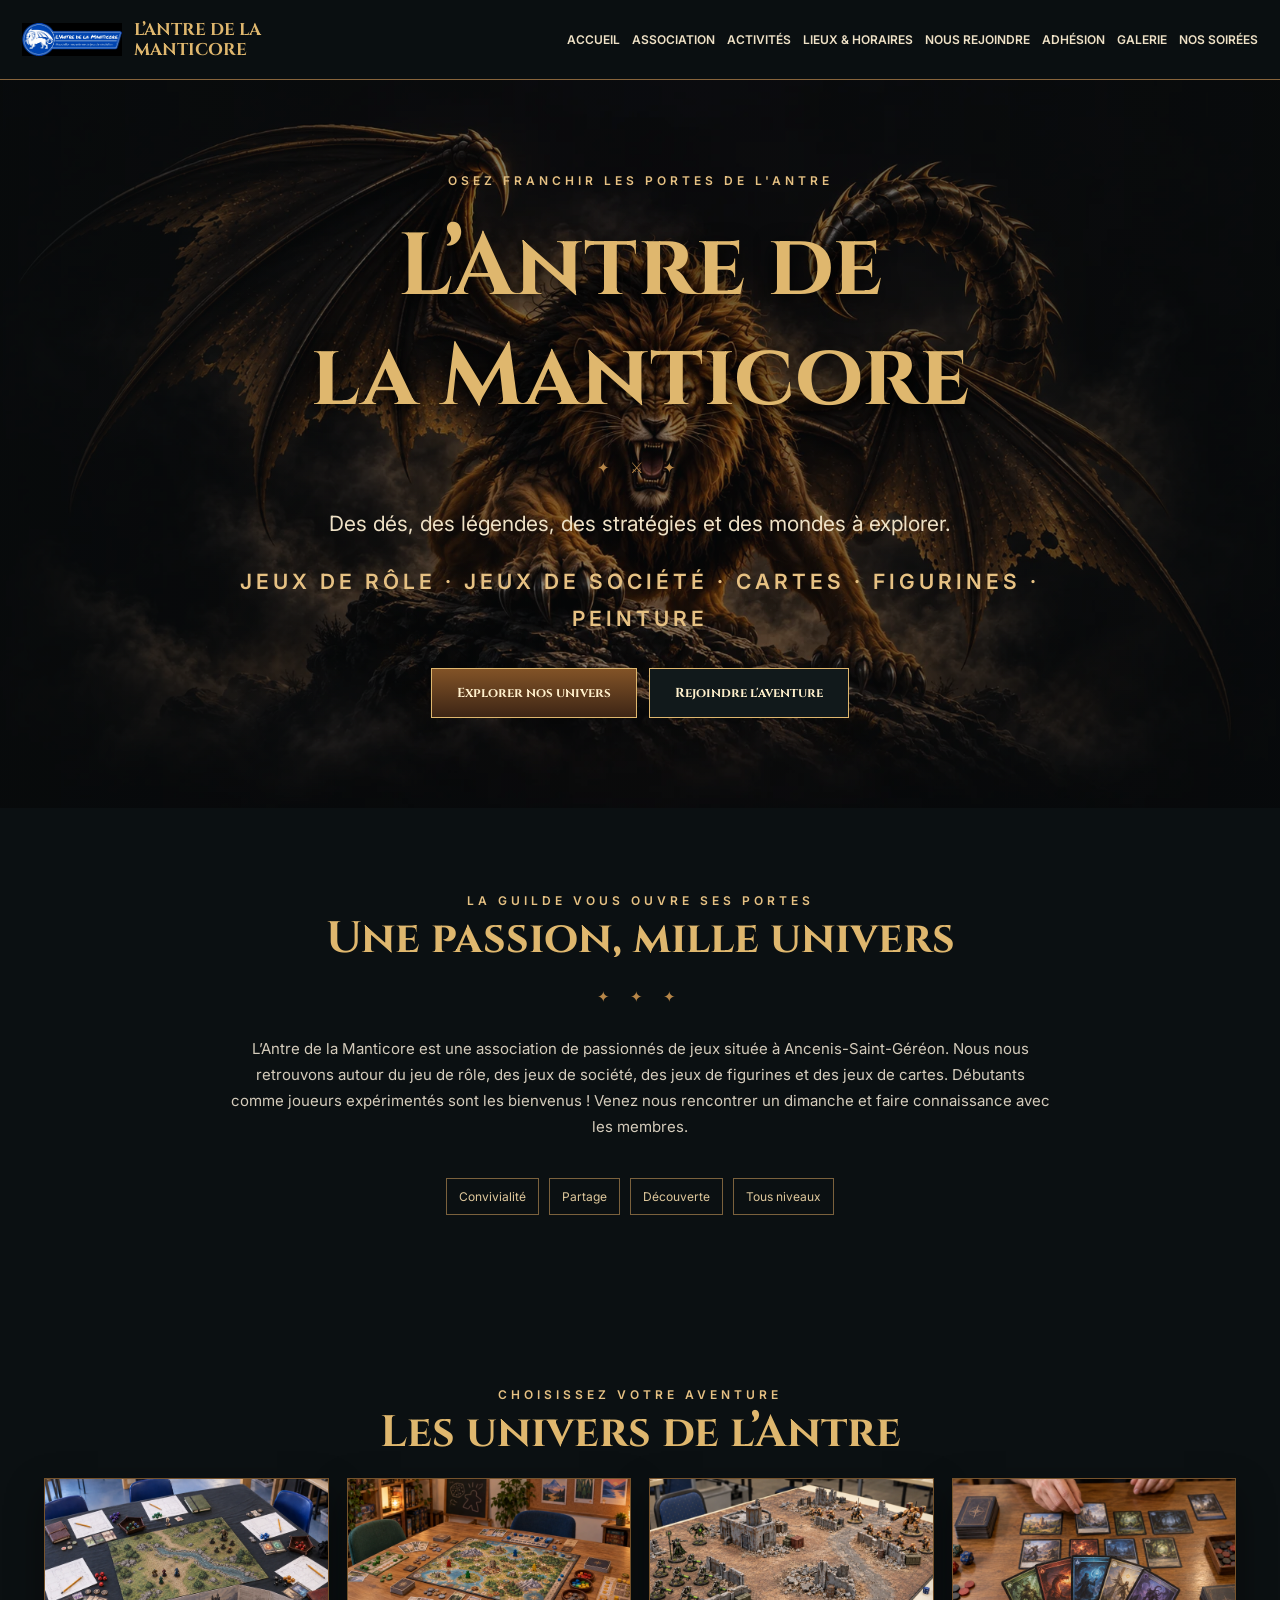
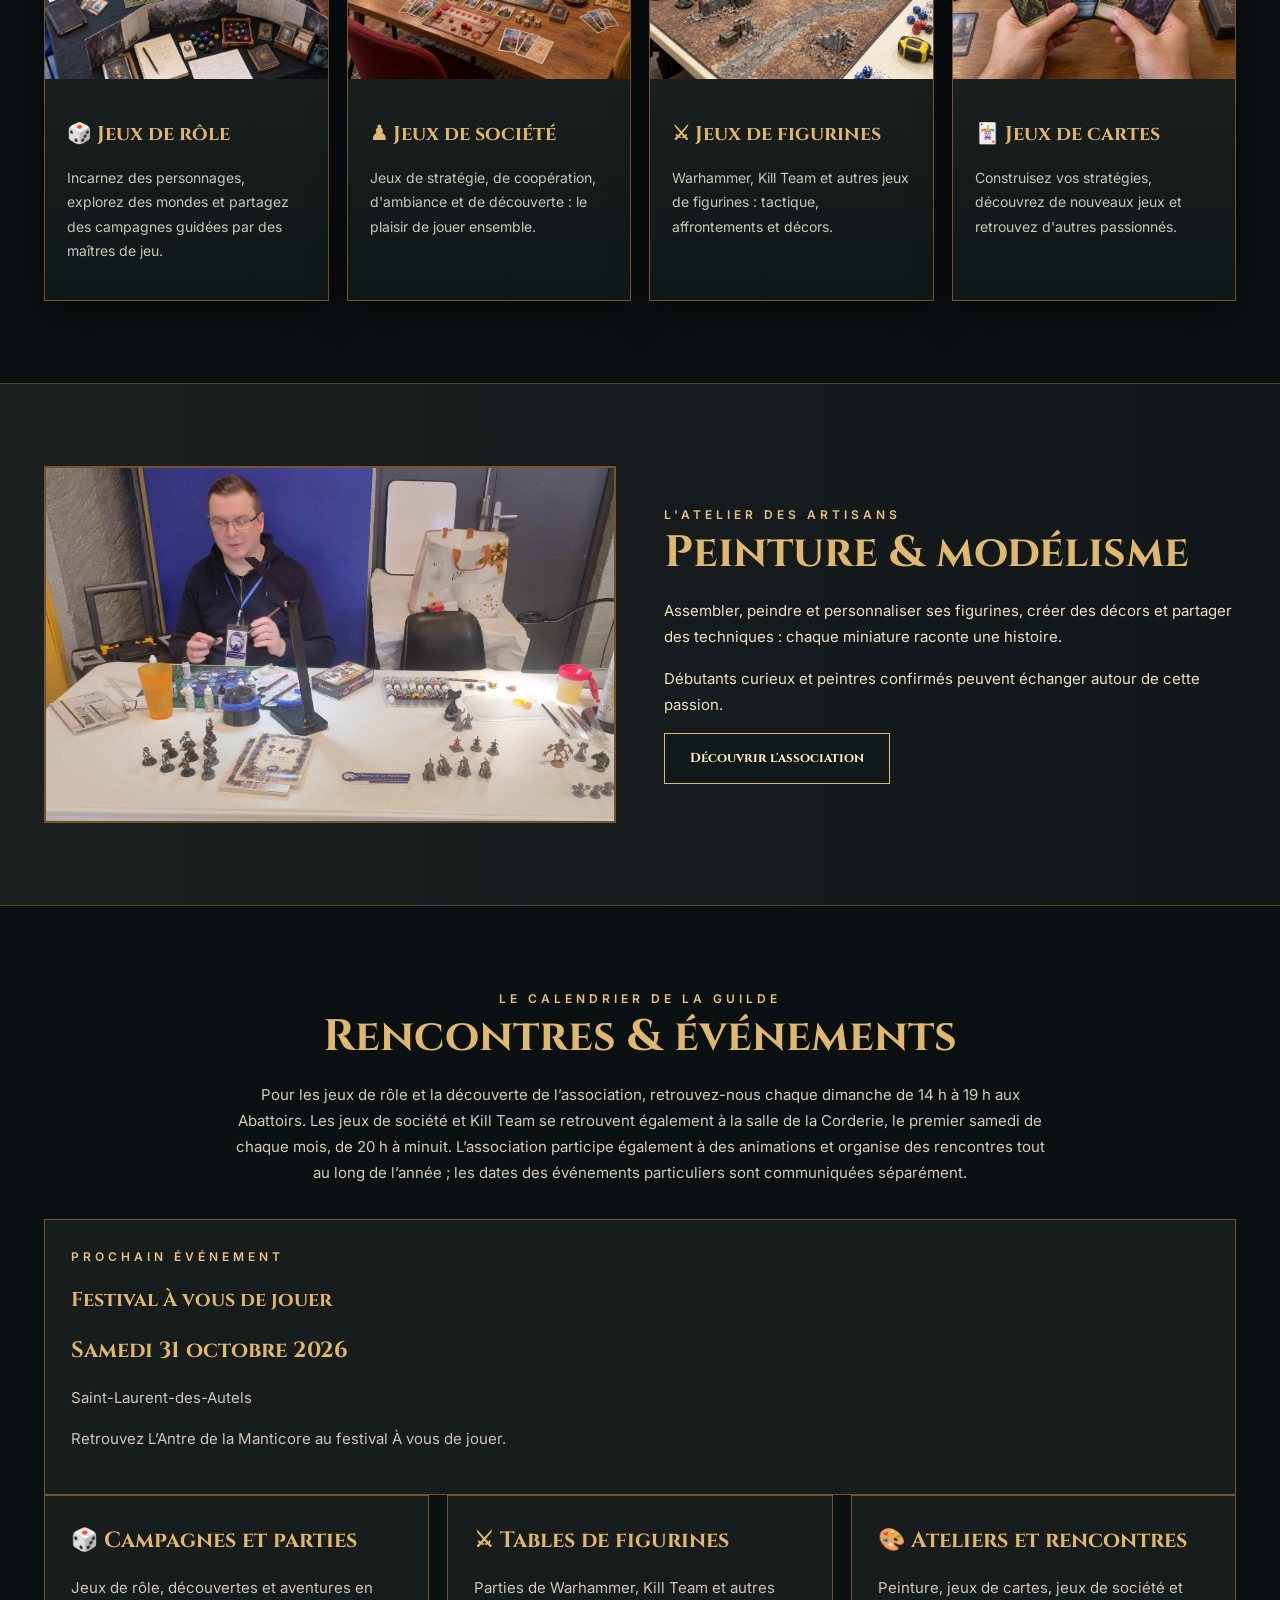
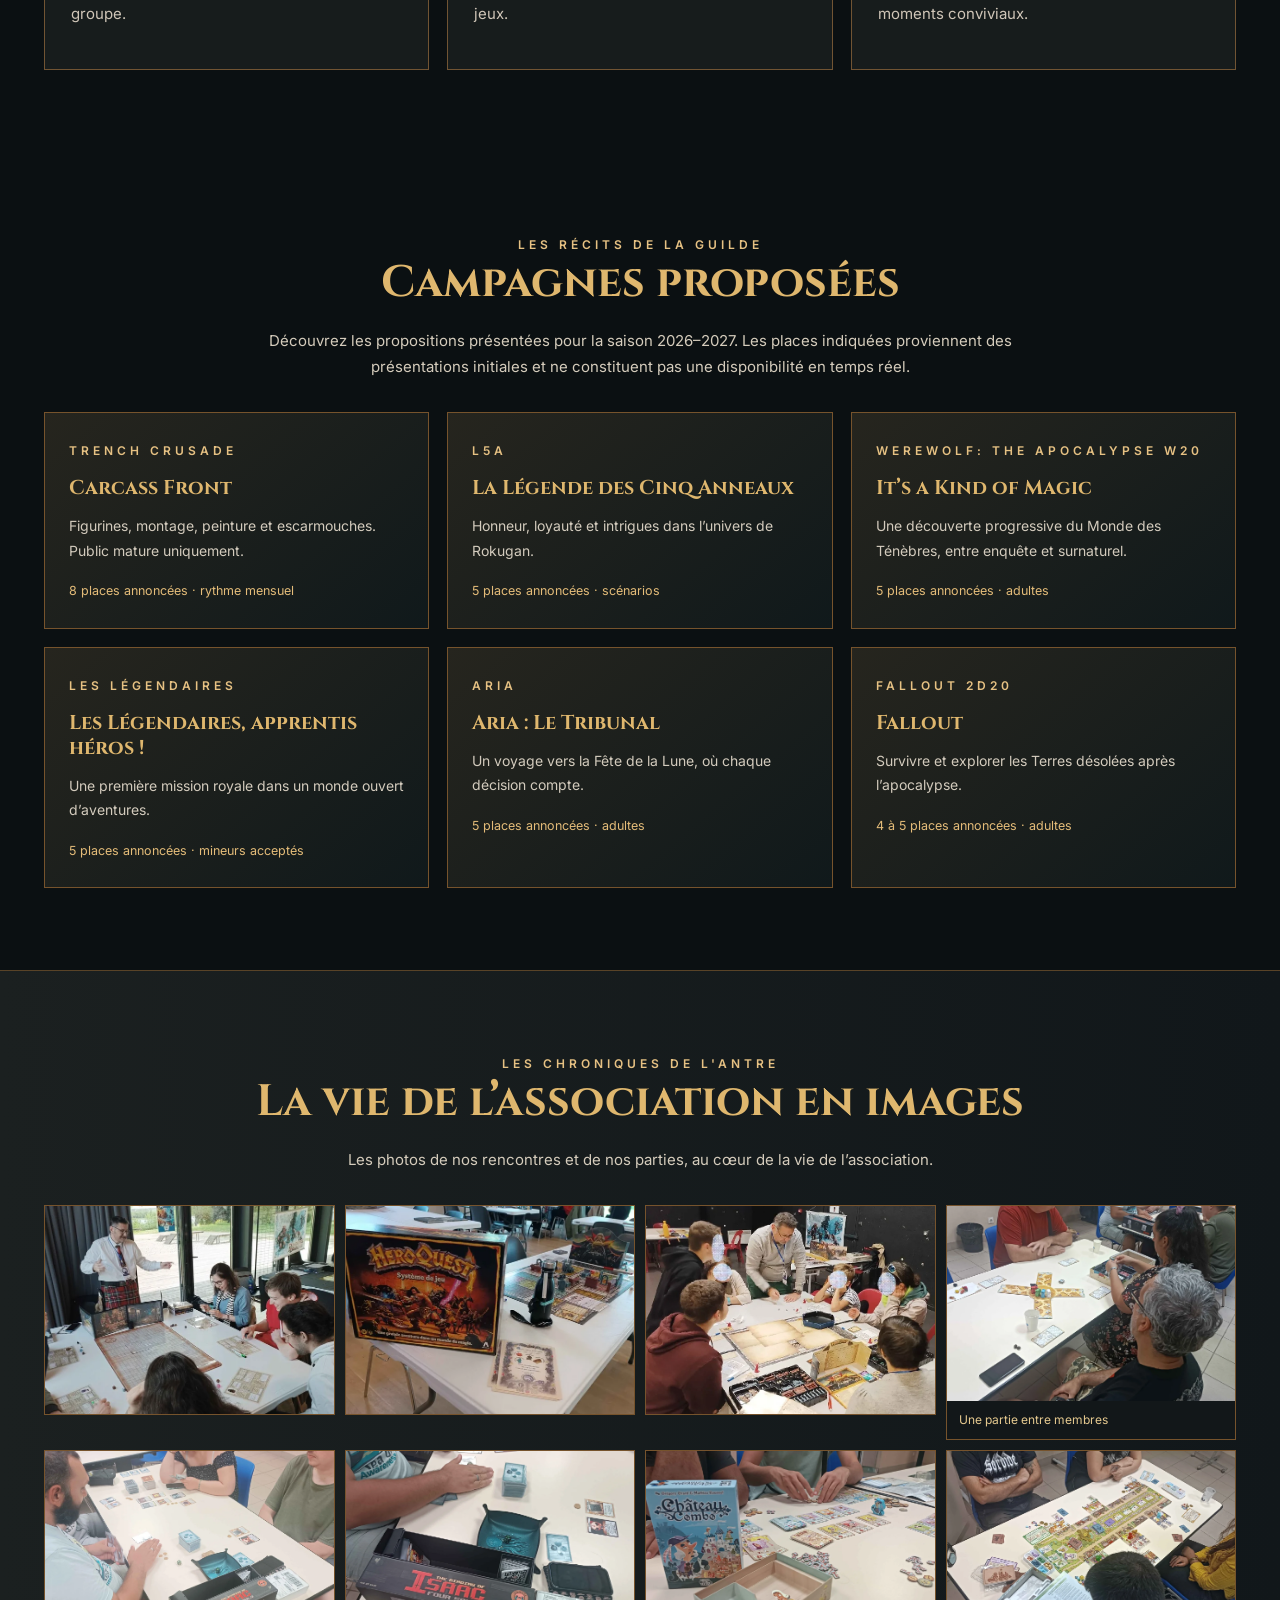
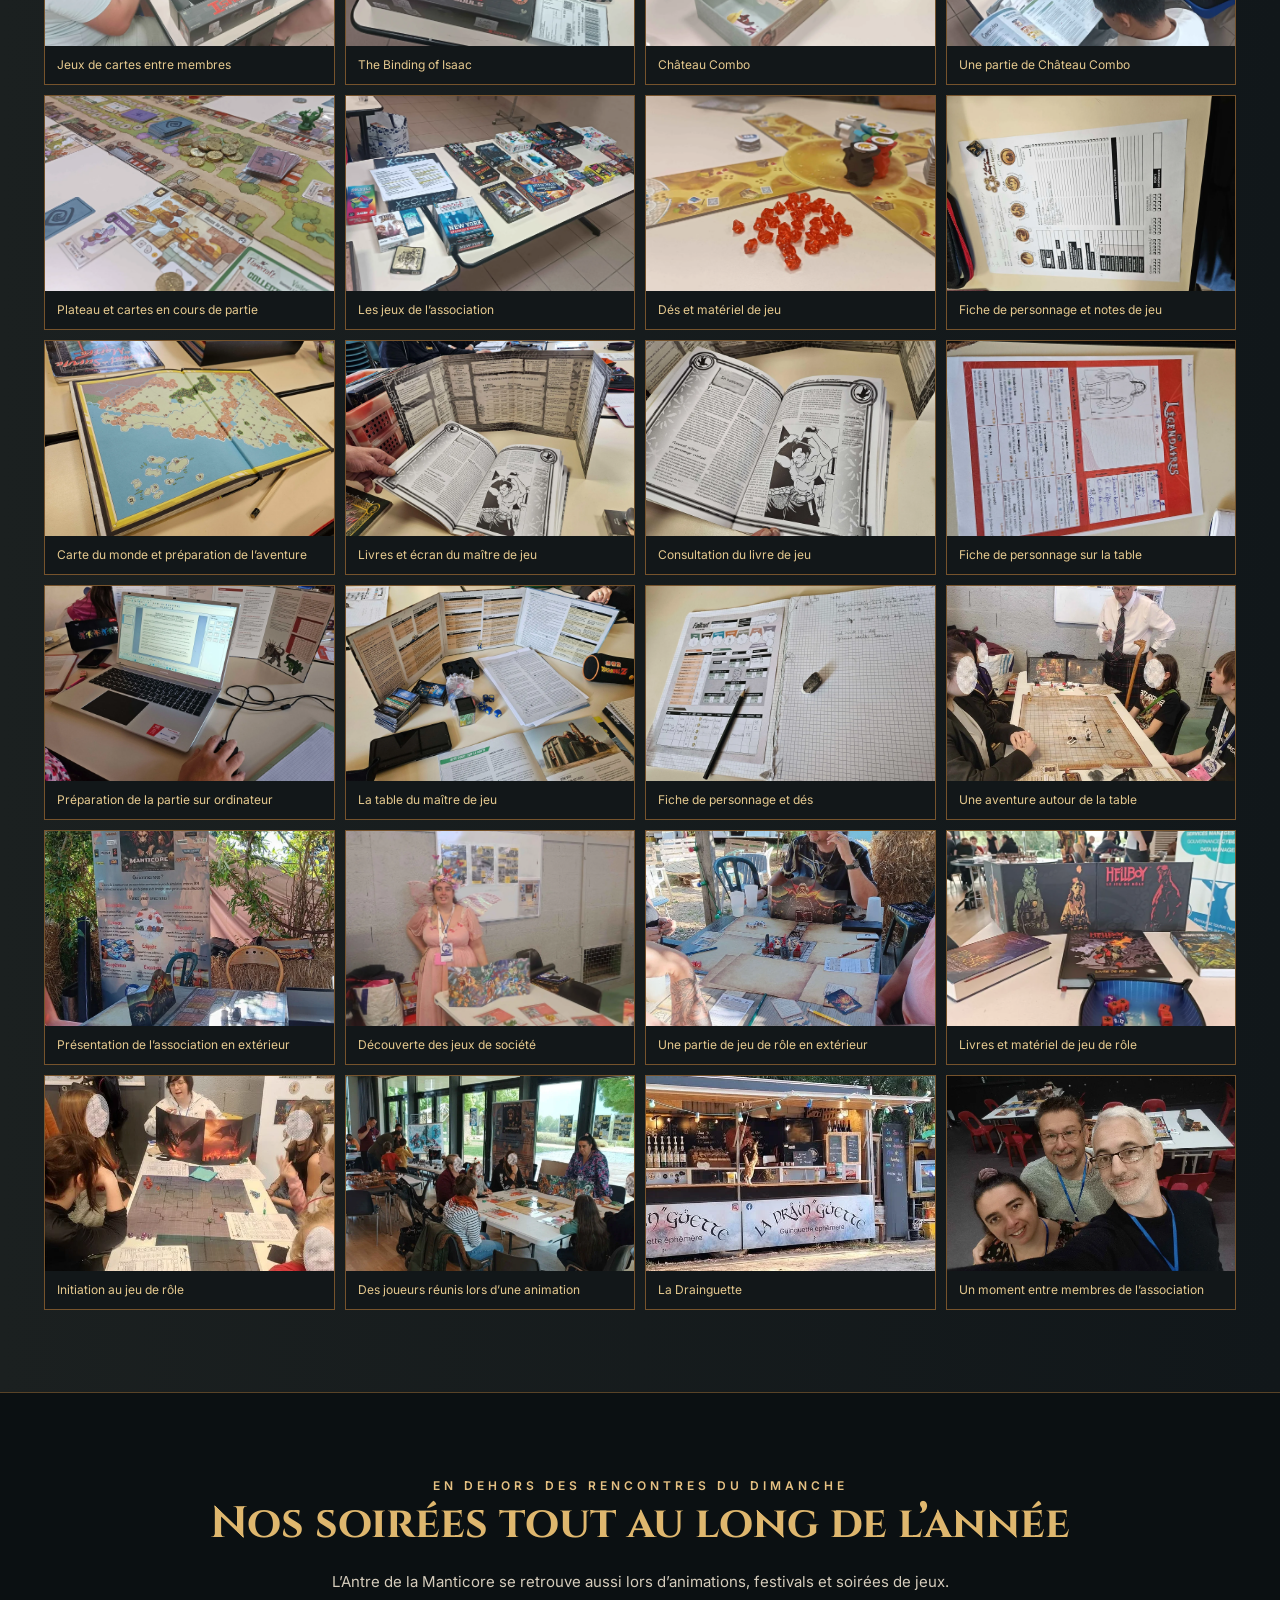
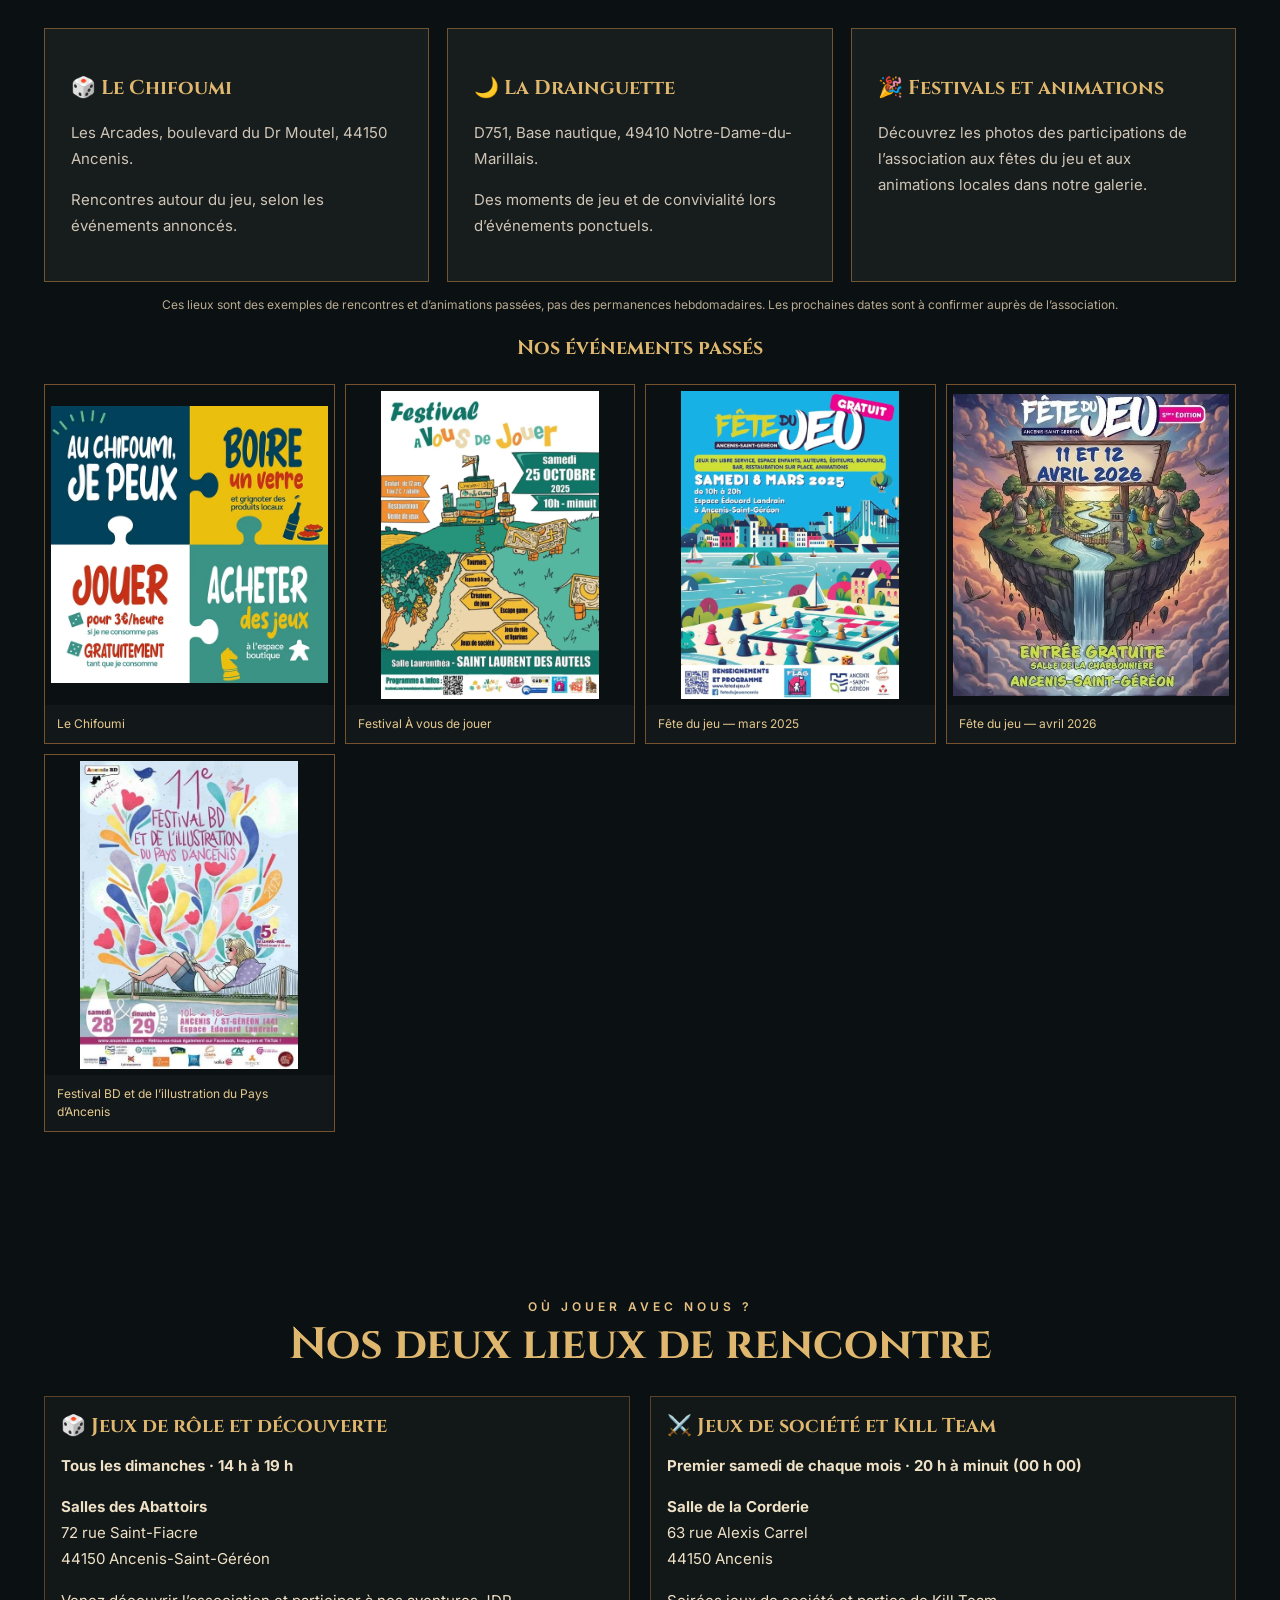
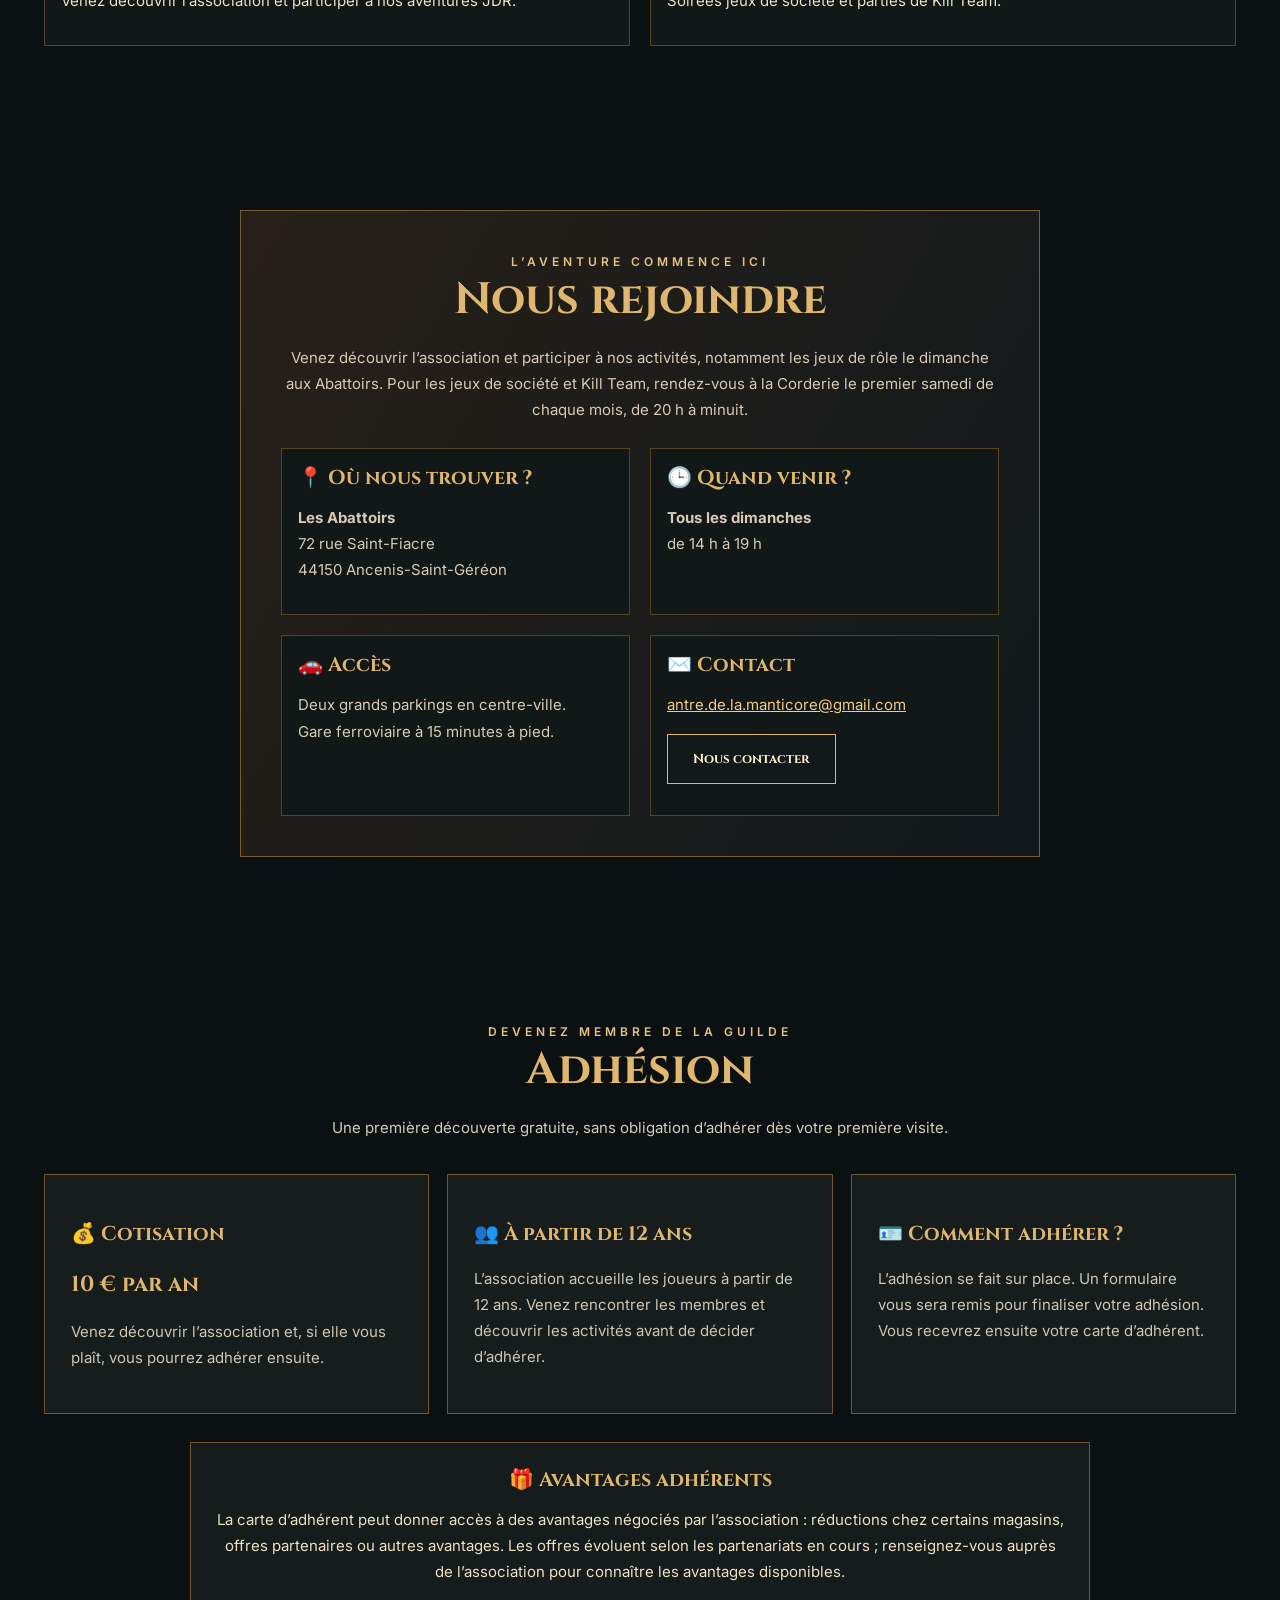
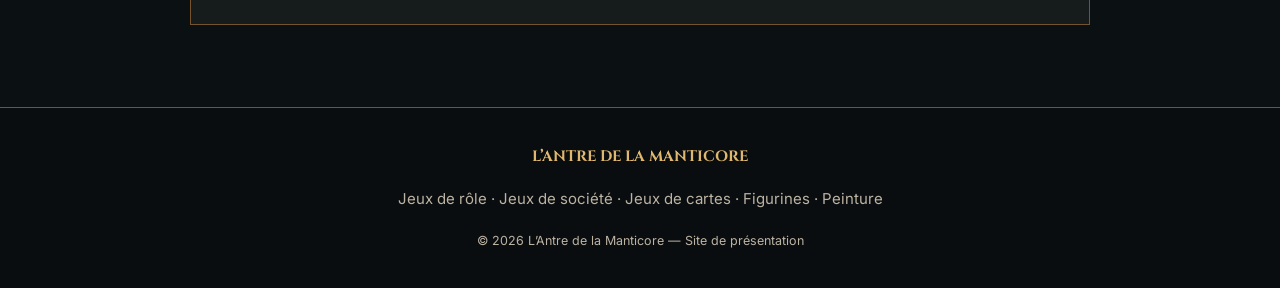
==== commit d71f3bd9: "Remplacement des quatre images des activités" ====
--- a/index.html
+++ b/index.html
@@ -5,7 +5,7 @@
 <section class="section center" id="association"><div class="eyebrow">La guilde vous ouvre ses portes</div><h2>Une passion, mille univers</h2><div class="ornament">✦ ✦ ✦</div><p class="intro">L’Antre de la Manticore est une association de passionnés de jeux située à Ancenis-Saint-Géréon. Nous nous retrouvons autour du jeu de rôle, des jeux de société, des jeux de figurines et des jeux de cartes. Débutants comme joueurs expérimentés sont les bienvenus ! Venez nous rencontrer un dimanche et faire connaissance avec les membres.</p><span class="pill">Convivialité</span><span class="pill">Partage</span><span class="pill">Découverte</span><span class="pill">Tous niveaux</span></section>
 <section class="section" id="activites"><div class="center"><div class="eyebrow">Choisissez votre aventure</div><h2>Les univers de l’Antre</h2></div><div class="cards"><article class="card"><img alt="Table de jeu de rôle fantastique" src="images/jdr.webp"/><div class="card-body"><h3>🎲 Jeux de rôle</h3><p>Incarnez des personnages, explorez des mondes et partagez des campagnes guidées par des maîtres de jeu.</p></div></article><article class="card"><img alt="Jeux de société sur une table" src="images/plateau.webp"/><div class="card-body"><h3>♟ Jeux de société</h3><p>Jeux de stratégie, de coopération, d'ambiance et de découverte : le plaisir de jouer ensemble.</p></div></article><article class="card"><img alt="Table de jeu de figurines" src="images/fig.webp"/><div class="card-body"><h3>⚔ Jeux de figurines</h3><p>Warhammer, Kill Team et autres jeux de figurines : tactique, affrontements et décors.</p></div></article><article class="card"><img alt="Cartes de jeu fantastiques" src="images/cartes.webp"/><div class="card-body"><h3>🃏 Jeux de cartes</h3><p>Construisez vos stratégies, découvrez de nouveaux jeux et retrouvez d'autres passionnés.</p></div></article></div></section>
 <section class="band"><div class="section split"><img alt="Figurines et modélisme" src="images/peinture.webp"/><div><div class="eyebrow">L'atelier des artisans</div><h2>Peinture &amp; modélisme</h2><p>Assembler, peindre et personnaliser ses figurines, créer des décors et partager des techniques : chaque miniature raconte une histoire.</p><p>Débutants curieux et peintres confirmés peuvent échanger autour de cette passion.</p><a class="button secondary" href="#rejoindre">Découvrir l'association</a></div></div></section>
-<section class="section" id="rencontres"><div class="center"><div class="eyebrow">Le calendrier de la guilde</div><h2>Rencontres &amp; événements</h2><p class="intro">Pour les jeux de rôle et la découverte de l’association, retrouvez-nous chaque dimanche de 14 h à 19 h aux Abattoirs. Les jeux de société et Kill Team se retrouvent également à la salle de la Corderie, le premier samedi de chaque mois, de 20 h à minuit. L’association participe également à des animations et organise des rencontres tout au long de l’année ; les dates des événements particuliers sont communiquées séparément.</p></div><div class="events"><article class="event"><strong>🎲 Campagnes et parties</strong><p>Jeux de rôle, découvertes et aventures en groupe.</p></article><article class="event"><strong>⚔ Tables de figurines</strong><p>Parties de Warhammer, Kill Team et autres jeux.</p></article><article class="event"><strong>🎨 Ateliers et rencontres</strong><p>Peinture, jeux de cartes, jeux de société et moments conviviaux.</p></article></div></section>
+<section class="section" id="rencontres"><div class="center"><div class="eyebrow">Le calendrier de la guilde</div><h2>Rencontres &amp; événements</h2><p class="intro">Pour les jeux de rôle et la découverte de l’association, retrouvez-nous chaque dimanche de 14 h à 19 h aux Abattoirs. Les jeux de société et Kill Team se retrouvent également à la salle de la Corderie, le premier samedi de chaque mois, de 20 h à minuit. L’association participe également à des animations et organise des rencontres tout au long de l’année ; les dates des événements particuliers sont communiquées séparément.</p></div><article class="event upcoming-event"><div class="eyebrow">Prochain événement</div><h3>Festival À vous de jouer</h3><p><strong><time datetime="2026-10-31">Samedi 31 octobre 2026</time></strong></p><p>Saint-Laurent-des-Autels</p><p>Retrouvez L’Antre de la Manticore au festival À vous de jouer.</p></article><div class="events"><article class="event"><strong>🎲 Campagnes et parties</strong><p>Jeux de rôle, découvertes et aventures en groupe.</p></article><article class="event"><strong>⚔ Tables de figurines</strong><p>Parties de Warhammer, Kill Team et autres jeux.</p></article><article class="event"><strong>🎨 Ateliers et rencontres</strong><p>Peinture, jeux de cartes, jeux de société et moments conviviaux.</p></article></div></section>
 <section class="section" id="campagnes"><div class="center"><div class="eyebrow">Les récits de la guilde</div><h2>Campagnes proposées</h2><p class="intro">Découvrez les propositions présentées pour la saison 2026–2027. Les places indiquées proviennent des présentations initiales et ne constituent pas une disponibilité en temps réel.</p></div><div class="campaign-grid"><article class="campaign"><span class="eyebrow">Trench Crusade</span><h3>Carcass Front</h3><p>Figurines, montage, peinture et escarmouches. Public mature uniquement.</p><small>8 places annoncées · rythme mensuel</small></article><article class="campaign"><span class="eyebrow">L5A</span><h3>La Légende des Cinq Anneaux</h3><p>Honneur, loyauté et intrigues dans l’univers de Rokugan.</p><small>5 places annoncées · scénarios</small></article><article class="campaign"><span class="eyebrow">Werewolf: The Apocalypse W20</span><h3>It’s a Kind of Magic</h3><p>Une découverte progressive du Monde des Ténèbres, entre enquête et surnaturel.</p><small>5 places annoncées · adultes</small></article><article class="campaign"><span class="eyebrow">Les Légendaires</span><h3>Les Légendaires, apprentis héros !</h3><p>Une première mission royale dans un monde ouvert d’aventures.</p><small>5 places annoncées · mineurs acceptés</small></article><article class="campaign"><span class="eyebrow">Aria</span><h3>Aria : Le Tribunal</h3><p>Un voyage vers la Fête de la Lune, où chaque décision compte.</p><small>5 places annoncées · adultes</small></article><article class="campaign"><span class="eyebrow">Fallout 2D20</span><h3>Fallout</h3><p>Survivre et explorer les Terres désolées après l’apocalypse.</p><small>4 à 5 places annoncées · adultes</small></article></div></section>
-<section class="band"><div class="section" id="galerie"><div class="center"><div class="eyebrow">Les chroniques de l'Antre</div><h2>La vie de l’association en images</h2><p class="intro">Les photos de nos rencontres et de nos parties, au cœur de la vie de l’association.</p></div><div class="gallery"><img alt="Photo des activités de l’association" loading="lazy" onclick="showImage(this.src)" src="images/gallery1.webp"/><img alt="Photo des activités de l’association" loading="lazy" onclick="showImage(this.src)" src="images/gallery4.webp"/><img alt="Photo des activités de l’association" loading="lazy" onclick="showImage(this.src)" src="images/gallery6.webp"/><figure class="gallery-item"><img alt="Une partie entre membres" loading="lazy" onclick="showImage(this.src)" onkeydown="if(event.key==='Enter')showImage(this.src)" src="images/rencontre01.webp" tabindex="0"/><figcaption>Une partie entre membres</figcaption></figure><figure class="gallery-item"><img alt="Jeux de cartes entre membres" loading="lazy" onclick="showImage(this.src)" onkeydown="if(event.key==='Enter')showImage(this.src)" src="images/rencontre02.webp" tabindex="0"/><figcaption>Jeux de cartes entre membres</figcaption></figure><figure class="gallery-item"><img alt="The Binding of Isaac" loading="lazy" onclick="showImage(this.src)" onkeydown="if(event.key==='Enter')showImage(this.src)" src="images/rencontre03.webp" tabindex="0"/><figcaption>The Binding of Isaac</figcaption></figure><figure class="gallery-item"><img alt="Château Combo" loading="lazy" onclick="showImage(this.src)" onkeydown="if(event.key==='Enter')showImage(this.src)" src="images/rencontre04.webp" tabindex="0"/><figcaption>Château Combo</figcaption></figure><figure class="gallery-item"><img alt="Une partie de Château Combo" loading="lazy" onclick="showImage(this.src)" onkeydown="if(event.key==='Enter')showImage(this.src)" src="images/rencontre05.webp" tabindex="0"/><figcaption>Une partie de Château Combo</figcaption></figure><figure class="gallery-item"><img alt="Plateau et cartes en cours de partie" loading="lazy" onclick="showImage(this.src)" onkeydown="if(event.key==='Enter')showImage(this.src)" src="images/rencontre06.webp" tabindex="0"/><figcaption>Plateau et cartes en cours de partie</figcaption></figure><figure class="gallery-item"><img alt="Les jeux de l’association" loading="lazy" onclick="showImage(this.src)" onkeydown="if(event.key==='Enter')showImage(this.src)" src="images/rencontre07.webp" tabindex="0"/><figcaption>Les jeux de l’association</figcaption></figure><figure class="gallery-item"><img alt="Dés et matériel de jeu" loading="lazy" onclick="showImage(this.src)" onkeydown="if(event.key==='Enter')showImage(this.src)" src="images/rencontre08.webp" tabindex="0"/><figcaption>Dés et matériel de jeu</figcaption></figure><figure class="gallery-item"><img alt="Fiche de personnage et notes de jeu" loading="lazy" onclick="showImage(this.src)" onkeydown="if(event.key==='Enter')showImage(this.src)" src="images/jdr-octobre-01.webp" tabindex="0"/><figcaption>Fiche de personnage et notes de jeu</figcaption></figure><figure class="gallery-item"><img alt="Carte du monde et préparation de l’aventure" loading="lazy" onclick="showImage(this.src)" onkeydown="if(event.key==='Enter')showImage(this.src)" src="images/jdr-octobre-02.webp" tabindex="0"/><figcaption>Carte du monde et préparation de l’aventure</figcaption></figure><figure class="gallery-item"><img alt="Livres et écran du maître de jeu" loading="lazy" onclick="showImage(this.src)" onkeydown="if(event.key==='Enter')showImage(this.src)" src="images/jdr-octobre-03.webp" tabindex="0"/><figcaption>Livres et écran du maître de jeu</figcaption></figure><figure class="gallery-item"><img alt="Consultation du livre de jeu" loading="lazy" onclick="showImage(this.src)" onkeydown="if(event.key==='Enter')showImage(this.src)" src="images/jdr-octobre-04.webp" tabindex="0"/><figcaption>Consultation du livre de jeu</figcaption></figure><figure class="gallery-item"><img alt="Fiche de personnage sur la table" loading="lazy" onclick="showImage(this.src)" onkeydown="if(event.key==='Enter')showImage(this.src)" src="images/jdr-octobre-05.webp" tabindex="0"/><figcaption>Fiche de personnage sur la table</figcaption></figure><figure class="gallery-item"><img alt="Préparation de la partie sur ordinateur" loading="lazy" onclick="showImage(this.src)" onkeydown="if(event.key==='Enter')showImage(this.src)" src="images/jdr-octobre-06.webp" tabindex="0"/><figcaption>Préparation de la partie sur ordinateur</figcaption></figure><figure class="gallery-item"><img alt="La table du maître de jeu" loading="lazy" onclick="showImage(this.src)" onkeydown="if(event.key==='Enter')showImage(this.src)" src="images/jdr-octobre-07.webp" tabindex="0"/><figcaption>La table du maître de jeu</figcaption></figure><figure class="gallery-item"><img alt="Fiche de personnage et dés" loading="lazy" onclick="showImage(this.src)" onkeydown="if(event.key==='Enter')showImage(this.src)" src="images/jdr-octobre-08.webp" tabindex="0"/><figcaption>Fiche de personnage et dés</figcaption></figure></div></div></section><section class="section" id="soirees"><div class="center"><div class="eyebrow">En dehors des rencontres du dimanche</div><h2>Nos soirées tout au long de l’année</h2><p class="intro">L’Antre de la Manticore se retrouve aussi lors d’animations, festivals et soirées de jeux.</p></div><div class="events"><article class="event"><h3>🎲 Le Chifoumi</h3><p>Les Arcades, boulevard du Dr Moutel, 44150 Ancenis.</p><p>Rencontres autour du jeu, selon les événements annoncés.</p></article><article class="event"><h3>🌙 La Drainguette</h3><p>D751, Base nautique, 49410 Notre-Dame-du-Marillais.</p><p>Des moments de jeu et de convivialité lors d’événements ponctuels.</p></article><article class="event"><h3>🎉 Festivals et animations</h3><p>Découvrez les photos des participations de l’association aux fêtes du jeu et aux animations locales dans notre galerie.</p></article></div><p class="center notice">Ces lieux sont des exemples de rencontres et d’animations passées, pas des permanences hebdomadaires. Les prochaines dates sont à confirmer auprès de l’association.</p></section>
+<section class="band"><div class="section" id="galerie"><div class="center"><div class="eyebrow">Les chroniques de l'Antre</div><h2>La vie de l’association en images</h2><p class="intro">Les photos de nos rencontres et de nos parties, au cœur de la vie de l’association.</p></div><div class="gallery"><img alt="Photo des activités de l’association" loading="lazy" onclick="showImage(this.src)" src="images/gallery1.webp"/><img alt="Photo des activités de l’association" loading="lazy" onclick="showImage(this.src)" src="images/gallery4.webp"/><img alt="Photo des activités de l’association" loading="lazy" onclick="showImage(this.src)" src="images/gallery6.webp"/><figure class="gallery-item"><img alt="Une partie entre membres" loading="lazy" onclick="showImage(this.src)" onkeydown="if(event.key==='Enter')showImage(this.src)" src="images/rencontre01.webp" tabindex="0"/><figcaption>Une partie entre membres</figcaption></figure><figure class="gallery-item"><img alt="Jeux de cartes entre membres" loading="lazy" onclick="showImage(this.src)" onkeydown="if(event.key==='Enter')showImage(this.src)" src="images/rencontre02.webp" tabindex="0"/><figcaption>Jeux de cartes entre membres</figcaption></figure><figure class="gallery-item"><img alt="The Binding of Isaac" loading="lazy" onclick="showImage(this.src)" onkeydown="if(event.key==='Enter')showImage(this.src)" src="images/rencontre03.webp" tabindex="0"/><figcaption>The Binding of Isaac</figcaption></figure><figure class="gallery-item"><img alt="Château Combo" loading="lazy" onclick="showImage(this.src)" onkeydown="if(event.key==='Enter')showImage(this.src)" src="images/rencontre04.webp" tabindex="0"/><figcaption>Château Combo</figcaption></figure><figure class="gallery-item"><img alt="Une partie de Château Combo" loading="lazy" onclick="showImage(this.src)" onkeydown="if(event.key==='Enter')showImage(this.src)" src="images/rencontre05.webp" tabindex="0"/><figcaption>Une partie de Château Combo</figcaption></figure><figure class="gallery-item"><img alt="Plateau et cartes en cours de partie" loading="lazy" onclick="showImage(this.src)" onkeydown="if(event.key==='Enter')showImage(this.src)" src="images/rencontre06.webp" tabindex="0"/><figcaption>Plateau et cartes en cours de partie</figcaption></figure><figure class="gallery-item"><img alt="Les jeux de l’association" loading="lazy" onclick="showImage(this.src)" onkeydown="if(event.key==='Enter')showImage(this.src)" src="images/rencontre07.webp" tabindex="0"/><figcaption>Les jeux de l’association</figcaption></figure><figure class="gallery-item"><img alt="Dés et matériel de jeu" loading="lazy" onclick="showImage(this.src)" onkeydown="if(event.key==='Enter')showImage(this.src)" src="images/rencontre08.webp" tabindex="0"/><figcaption>Dés et matériel de jeu</figcaption></figure><figure class="gallery-item"><img alt="Fiche de personnage et notes de jeu" loading="lazy" onclick="showImage(this.src)" onkeydown="if(event.key==='Enter')showImage(this.src)" src="images/jdr-octobre-01.webp" tabindex="0"/><figcaption>Fiche de personnage et notes de jeu</figcaption></figure><figure class="gallery-item"><img alt="Carte du monde et préparation de l’aventure" loading="lazy" onclick="showImage(this.src)" onkeydown="if(event.key==='Enter')showImage(this.src)" src="images/jdr-octobre-02.webp" tabindex="0"/><figcaption>Carte du monde et préparation de l’aventure</figcaption></figure><figure class="gallery-item"><img alt="Livres et écran du maître de jeu" loading="lazy" onclick="showImage(this.src)" onkeydown="if(event.key==='Enter')showImage(this.src)" src="images/jdr-octobre-03.webp" tabindex="0"/><figcaption>Livres et écran du maître de jeu</figcaption></figure><figure class="gallery-item"><img alt="Consultation du livre de jeu" loading="lazy" onclick="showImage(this.src)" onkeydown="if(event.key==='Enter')showImage(this.src)" src="images/jdr-octobre-04.webp" tabindex="0"/><figcaption>Consultation du livre de jeu</figcaption></figure><figure class="gallery-item"><img alt="Fiche de personnage sur la table" loading="lazy" onclick="showImage(this.src)" onkeydown="if(event.key==='Enter')showImage(this.src)" src="images/jdr-octobre-05.webp" tabindex="0"/><figcaption>Fiche de personnage sur la table</figcaption></figure><figure class="gallery-item"><img alt="Préparation de la partie sur ordinateur" loading="lazy" onclick="showImage(this.src)" onkeydown="if(event.key==='Enter')showImage(this.src)" src="images/jdr-octobre-06.webp" tabindex="0"/><figcaption>Préparation de la partie sur ordinateur</figcaption></figure><figure class="gallery-item"><img alt="La table du maître de jeu" loading="lazy" onclick="showImage(this.src)" onkeydown="if(event.key==='Enter')showImage(this.src)" src="images/jdr-octobre-07.webp" tabindex="0"/><figcaption>La table du maître de jeu</figcaption></figure><figure class="gallery-item"><img alt="Fiche de personnage et dés" loading="lazy" onclick="showImage(this.src)" onkeydown="if(event.key==='Enter')showImage(this.src)" src="images/jdr-octobre-08.webp" tabindex="0"/><figcaption>Fiche de personnage et dés</figcaption></figure><figure class="gallery-item"><img src="images/animation-02.webp" alt="Une aventure autour de la table" loading="lazy" tabindex="0" onclick="showImage(this.src)" onkeydown="if(event.key==='Enter')showImage(this.src)"/><figcaption>Une aventure autour de la table</figcaption></figure><figure class="gallery-item"><img src="images/animation-03.webp" alt="Présentation de l’association en extérieur" loading="lazy" tabindex="0" onclick="showImage(this.src)" onkeydown="if(event.key==='Enter')showImage(this.src)"/><figcaption>Présentation de l’association en extérieur</figcaption></figure><figure class="gallery-item"><img src="images/animation-04.webp" alt="Découverte des jeux de société" loading="lazy" tabindex="0" onclick="showImage(this.src)" onkeydown="if(event.key==='Enter')showImage(this.src)"/><figcaption>Découverte des jeux de société</figcaption></figure><figure class="gallery-item"><img src="images/animation-05.webp" alt="Une partie de jeu de rôle en extérieur" loading="lazy" tabindex="0" onclick="showImage(this.src)" onkeydown="if(event.key==='Enter')showImage(this.src)"/><figcaption>Une partie de jeu de rôle en extérieur</figcaption></figure><figure class="gallery-item"><img src="images/animation-06.webp" alt="Livres et matériel de jeu de rôle" loading="lazy" tabindex="0" onclick="showImage(this.src)" onkeydown="if(event.key==='Enter')showImage(this.src)"/><figcaption>Livres et matériel de jeu de rôle</figcaption></figure><figure class="gallery-item"><img src="images/animation-09.webp" alt="Initiation au jeu de rôle" loading="lazy" tabindex="0" onclick="showImage(this.src)" onkeydown="if(event.key==='Enter')showImage(this.src)"/><figcaption>Initiation au jeu de rôle</figcaption></figure><figure class="gallery-item"><img src="images/animation-10.webp" alt="Des joueurs réunis lors d’une animation" loading="lazy" tabindex="0" onclick="showImage(this.src)" onkeydown="if(event.key==='Enter')showImage(this.src)"/><figcaption>Des joueurs réunis lors d’une animation</figcaption></figure><figure class="gallery-item"><img src="images/animation-12.webp" alt="La Drainguette" loading="lazy" tabindex="0" onclick="showImage(this.src)" onkeydown="if(event.key==='Enter')showImage(this.src)"/><figcaption>La Drainguette</figcaption></figure><figure class="gallery-item"><img src="images/animation-13.webp" alt="Un moment entre membres de l’association" loading="lazy" tabindex="0" onclick="showImage(this.src)" onkeydown="if(event.key==='Enter')showImage(this.src)"/><figcaption>Un moment entre membres de l’association</figcaption></figure></div></div></section><section class="section" id="soirees"><div class="center"><div class="eyebrow">En dehors des rencontres du dimanche</div><h2>Nos soirées tout au long de l’année</h2><p class="intro">L’Antre de la Manticore se retrouve aussi lors d’animations, festivals et soirées de jeux.</p></div><div class="events"><article class="event"><h3>🎲 Le Chifoumi</h3><p>Les Arcades, boulevard du Dr Moutel, 44150 Ancenis.</p><p>Rencontres autour du jeu, selon les événements annoncés.</p></article><article class="event"><h3>🌙 La Drainguette</h3><p>D751, Base nautique, 49410 Notre-Dame-du-Marillais.</p><p>Des moments de jeu et de convivialité lors d’événements ponctuels.</p></article><article class="event"><h3>🎉 Festivals et animations</h3><p>Découvrez les photos des participations de l’association aux fêtes du jeu et aux animations locales dans notre galerie.</p></article></div><p class="center notice">Ces lieux sont des exemples de rencontres et d’animations passées, pas des permanences hebdomadaires. Les prochaines dates sont à confirmer auprès de l’association.</p><div class="center"><h3>Nos événements passés</h3></div><div class="gallery event-posters"><figure class="gallery-item"><img src="images/evenement-01.webp" alt="Affiche : Le Chifoumi" loading="lazy" tabindex="0" onclick="showImage(this.src)" onkeydown="if(event.key==='Enter')showImage(this.src)"/><figcaption>Le Chifoumi</figcaption></figure><figure class="gallery-item"><img src="images/evenement-02.webp" alt="Affiche : Festival À vous de jouer" loading="lazy" tabindex="0" onclick="showImage(this.src)" onkeydown="if(event.key==='Enter')showImage(this.src)"/><figcaption>Festival À vous de jouer</figcaption></figure><figure class="gallery-item"><img src="images/evenement-03.webp" alt="Affiche : Fête du jeu — mars 2025" loading="lazy" tabindex="0" onclick="showImage(this.src)" onkeydown="if(event.key==='Enter')showImage(this.src)"/><figcaption>Fête du jeu — mars 2025</figcaption></figure><figure class="gallery-item"><img src="images/evenement-04.webp" alt="Affiche : Fête du jeu — avril 2026" loading="lazy" tabindex="0" onclick="showImage(this.src)" onkeydown="if(event.key==='Enter')showImage(this.src)"/><figcaption>Fête du jeu — avril 2026</figcaption></figure><figure class="gallery-item"><img src="images/evenement-05.webp" alt="Affiche : Festival BD et de l’illustration du Pays d’Ancenis" loading="lazy" tabindex="0" onclick="showImage(this.src)" onkeydown="if(event.key==='Enter')showImage(this.src)"/><figcaption>Festival BD et de l’illustration du Pays d’Ancenis</figcaption></figure></div></section>
 <section class="section center" id="lieux"><div class="eyebrow">Où jouer avec nous ?</div><h2>Nos deux lieux de rencontre</h2><div class="info-grid"><div><h3>🎲 Jeux de rôle et découverte</h3><p><strong>Tous les dimanches · 14 h à 19 h</strong></p><p><strong>Salles des Abattoirs</strong><br/>72 rue Saint-Fiacre<br/>44150 Ancenis-Saint-Géréon</p><p>Venez découvrir l’association et participer à nos aventures JDR.</p></div><div><h3>⚔️ Jeux de société et Kill Team</h3><p><strong>Premier samedi de chaque mois · 20 h à minuit (00 h 00)</strong></p><p><strong>Salle de la Corderie</strong><br/>63 rue Alexis Carrel<br/>44150 Ancenis</p><p>Soirées jeux de société et parties de Kill Team.</p></div></div></section><section class="section center" id="rejoindre"><div class="contact"><div class="eyebrow">L’aventure commence ici</div><h2>Nous rejoindre</h2><p>Venez découvrir l’association et participer à nos activités, notamment les jeux de rôle le dimanche aux Abattoirs. Pour les jeux de société et Kill Team, rendez-vous à la Corderie le premier samedi de chaque mois, de 20 h à minuit.</p><div class="info-grid"><div><h3>📍 Où nous trouver ?</h3><p><strong>Les Abattoirs</strong><br/>72 rue Saint-Fiacre<br/>44150 Ancenis-Saint-Géréon</p></div><div><h3>🕒 Quand venir ?</h3><p><strong>Tous les dimanches</strong><br/>de 14 h à 19 h</p></div><div><h3>🚗 Accès</h3><p>Deux grands parkings en centre-ville.<br/>Gare ferroviaire à 15 minutes à pied.</p></div><div><h3>✉️ Contact</h3><p><a href="mailto:antre.de.la.manticore@gmail.com">antre.de.la.manticore@gmail.com</a></p><p><a class="button secondary" href="mailto:antre.de.la.manticore@gmail.com">Nous contacter</a></p></div></div></div></section><section class="section" id="adhesion"><div class="center"><div class="eyebrow">Devenez membre de la guilde</div><h2>Adhésion</h2><p class="intro">Une première découverte gratuite, sans obligation d’adhérer dès votre première visite.</p></div><div class="events"><article class="event"><h3>💰 Cotisation</h3><p><strong>10 € par an</strong></p><p>Venez découvrir l’association et, si elle vous plaît, vous pourrez adhérer ensuite.</p></article><article class="event"><h3>👥 À partir de 12 ans</h3><p>L’association accueille les joueurs à partir de 12 ans. Venez rencontrer les membres et découvrir les activités avant de décider d’adhérer.</p></article><article class="event"><h3>🪪 Comment adhérer ?</h3><p>L’adhésion se fait sur place. Un formulaire vous sera remis pour finaliser votre adhésion. Vous recevrez ensuite votre carte d’adhérent.</p></article></div><div class="member-perks"><h3>🎁 Avantages adhérents</h3><p>La carte d’adhérent peut donner accès à des avantages négociés par l’association : réductions chez certains magasins, offres partenaires ou autres avantages. Les offres évoluent selon les partenariats en cours ; renseignez-vous auprès de l’association pour connaître les avantages disponibles.</p></div></section></main><footer><strong>L’ANTRE DE LA MANTICORE</strong><p>Jeux de rôle · Jeux de société · Jeux de cartes · Figurines · Peinture</p><small>© 2026 L’Antre de la Manticore — Site de présentation</small></footer><div class="modal" id="viewer" onclick="this.classList.remove('open')"><button aria-label="Fermer" class="close">×</button><img alt="Photo agrandie" id="viewer-img"/></div><script src="script.js"></script></body></html>
--- a/style.css
+++ b/style.css
@@ -2,3 +2,5 @@
 @import url('https://fonts.googleapis.com/css2?family=Cinzel:wght@400;600;700;900&family=Inter:wght@400;500;600&display=swap');:root{--gold:#dfb76e;--cream:#eee1c6;--bg:#0b1012;--panel:#171b1b}*{box-sizing:border-box}html{scroll-behavior:smooth}body{margin:0;background:var(--bg);color:var(--cream);font:15px/1.75 Inter,Arial,sans-serif}h1,h2,h3,.brand,.button{font-family:Cinzel,Georgia,serif}h1,h2,h3{line-height:1.25;color:var(--gold)}h2{font-size:clamp(28px,4vw,44px);margin:0 0 18px}h3{font-size:20px}a{color:inherit;text-decoration:none}button{cursor:pointer}header{position:sticky;top:0;z-index:20;background:#0b1012ed;border-bottom:1px solid #87643c;backdrop-filter:blur(10px)}.nav{max-width:1300px;margin:auto;min-height:79px;display:flex;align-items:center;justify-content:space-between;padding:10px 22px;gap:22px}.brand{display:flex;align-items:center;gap:12px;font-size:17px;line-height:1.15;color:var(--gold);font-weight:700}.brand img{width:100px;height:47px;object-fit:contain}.links{display:flex;gap:18px;flex-wrap:wrap;font-size:12px;font-weight:600;text-transform:uppercase}.links a:hover{color:var(--gold)}.hero{min-height:650px;display:flex;align-items:center;justify-content:center;text-align:center;position:relative;background:linear-gradient(90deg,#080b0cd9,#080b0c75 50%,#080b0cc9),url('images/hero.webp') center 44%/cover}.hero-inner{padding:90px 22px;max-width:950px}.eyebrow{letter-spacing:4px;color:#e6c183;text-transform:uppercase;font-size:12px;font-weight:600}.hero h1{font-size:clamp(44px,7vw,88px);text-shadow:0 5px 20px #000;margin:22px 0}.hero p{font-size:clamp(16px,2vw,21px)}.button{display:inline-block;padding:13px 25px;border:1px solid #dfb76e;background:linear-gradient(#825327,#3d2515);color:#fff0cc;font-size:13px;font-weight:700;transition:.2s}.button:hover{filter:brightness(1.25);transform:translateY(-2px)}.button.secondary{background:#11191b}.actions{display:flex;gap:12px;justify-content:center;flex-wrap:wrap;margin-top:30px}.section{max-width:1240px;margin:auto;padding:82px 24px}.center{text-align:center}.intro{max-width:820px;margin:0 auto 32px;color:#d5ccbc}.ornament{color:#b78648;letter-spacing:8px;margin:15px auto 25px}.cards{display:grid;grid-template-columns:repeat(4,minmax(0,1fr));gap:18px}.card{border:1px solid #76532c;background:linear-gradient(#212423,#111819);overflow:hidden;box-shadow:0 15px 35px #0006}.card img{width:100%;height:200px;object-fit:cover;display:block}.card-body{padding:22px}.card p{font-size:14px;color:#c9c7bd}.split{display:grid;grid-template-columns:1fr 1fr;gap:48px;align-items:center}.split img{width:100%;max-height:420px;object-fit:cover;border:2px solid #76532c}.band{background:linear-gradient(90deg,#1b2020,#11171a);border-top:1px solid #594327;border-bottom:1px solid #594327}.pill{display:inline-block;border:1px solid #7b613d;color:#dfc89c;padding:7px 12px;margin:5px;font-size:12px}.events{display:grid;grid-template-columns:repeat(3,1fr);gap:18px}.event{padding:26px;border:1px solid #715433;background:#171c1c}.event strong{color:var(--gold);font-family:Cinzel}.event p{color:#d0c6b8}.gallery{display:grid;grid-template-columns:repeat(4,1fr);gap:10px}.gallery img{width:100%;height:210px;object-fit:cover;cursor:pointer;border:1px solid #76532c;transition:transform .2s}.gallery img:hover{transform:scale(1.025)}.contact{border:1px solid #7d5b31;background:linear-gradient(120deg,#272019,#11181b);padding:40px;max-width:800px;margin:auto}.contact p{color:#d8cbb5}footer{border-top:1px solid #74562d;text-align:center;padding:35px 20px;background:#0a0d0f;color:#bcb3a3}footer strong{font-family:Cinzel;color:var(--gold)}.modal{display:none;position:fixed;inset:0;background:#000e;z-index:50;align-items:center;justify-content:center;padding:30px}.modal.open{display:flex}.modal img{max-width:95vw;max-height:85vh;object-fit:contain}.close{position:absolute;top:15px;right:25px;color:white;background:none;border:0;font-size:36px}.notice{font-size:12px;color:#b9ab92}@media(max-width:1000px){.cards{grid-template-columns:repeat(2,1fr)}.links{gap:10px}.nav{flex-direction:column}}@media(max-width:650px){.cards,.events,.split{grid-template-columns:1fr}.gallery{grid-template-columns:repeat(2,1fr)}.gallery img{height:150px}.hero{min-height:540px}.links{justify-content:center;font-size:10px}.section{padding:55px 18px}.contact{padding:24px}}
 
 .gallery-item{margin:0;min-width:0;background:#121719;border:1px solid #76532c}.gallery-item img{border:0;display:block;width:100%;height:195px}.gallery-item figcaption{font:12px/1.5 Inter,Arial,sans-serif;padding:10px 12px;color:#e5c98f}.campaign-grid{display:grid;grid-template-columns:repeat(3,minmax(0,1fr));gap:18px;margin-top:28px}.campaign{background:linear-gradient(140deg,#26251e,#10191b);border:1px solid #76532c;padding:24px}.campaign h3{margin:12px 0}.campaign p{color:#d3cbbd;font-size:14px}.campaign small{color:#e4bc79}@media(max-width:900px){.campaign-grid{grid-template-columns:repeat(2,1fr)}}@media(max-width:600px){.campaign-grid{grid-template-columns:1fr}.gallery-item img{height:145px}}
+
+.event-posters{margin-top:24px}.event-posters img{height:320px;object-fit:contain;background:#0b1012;padding:6px}
